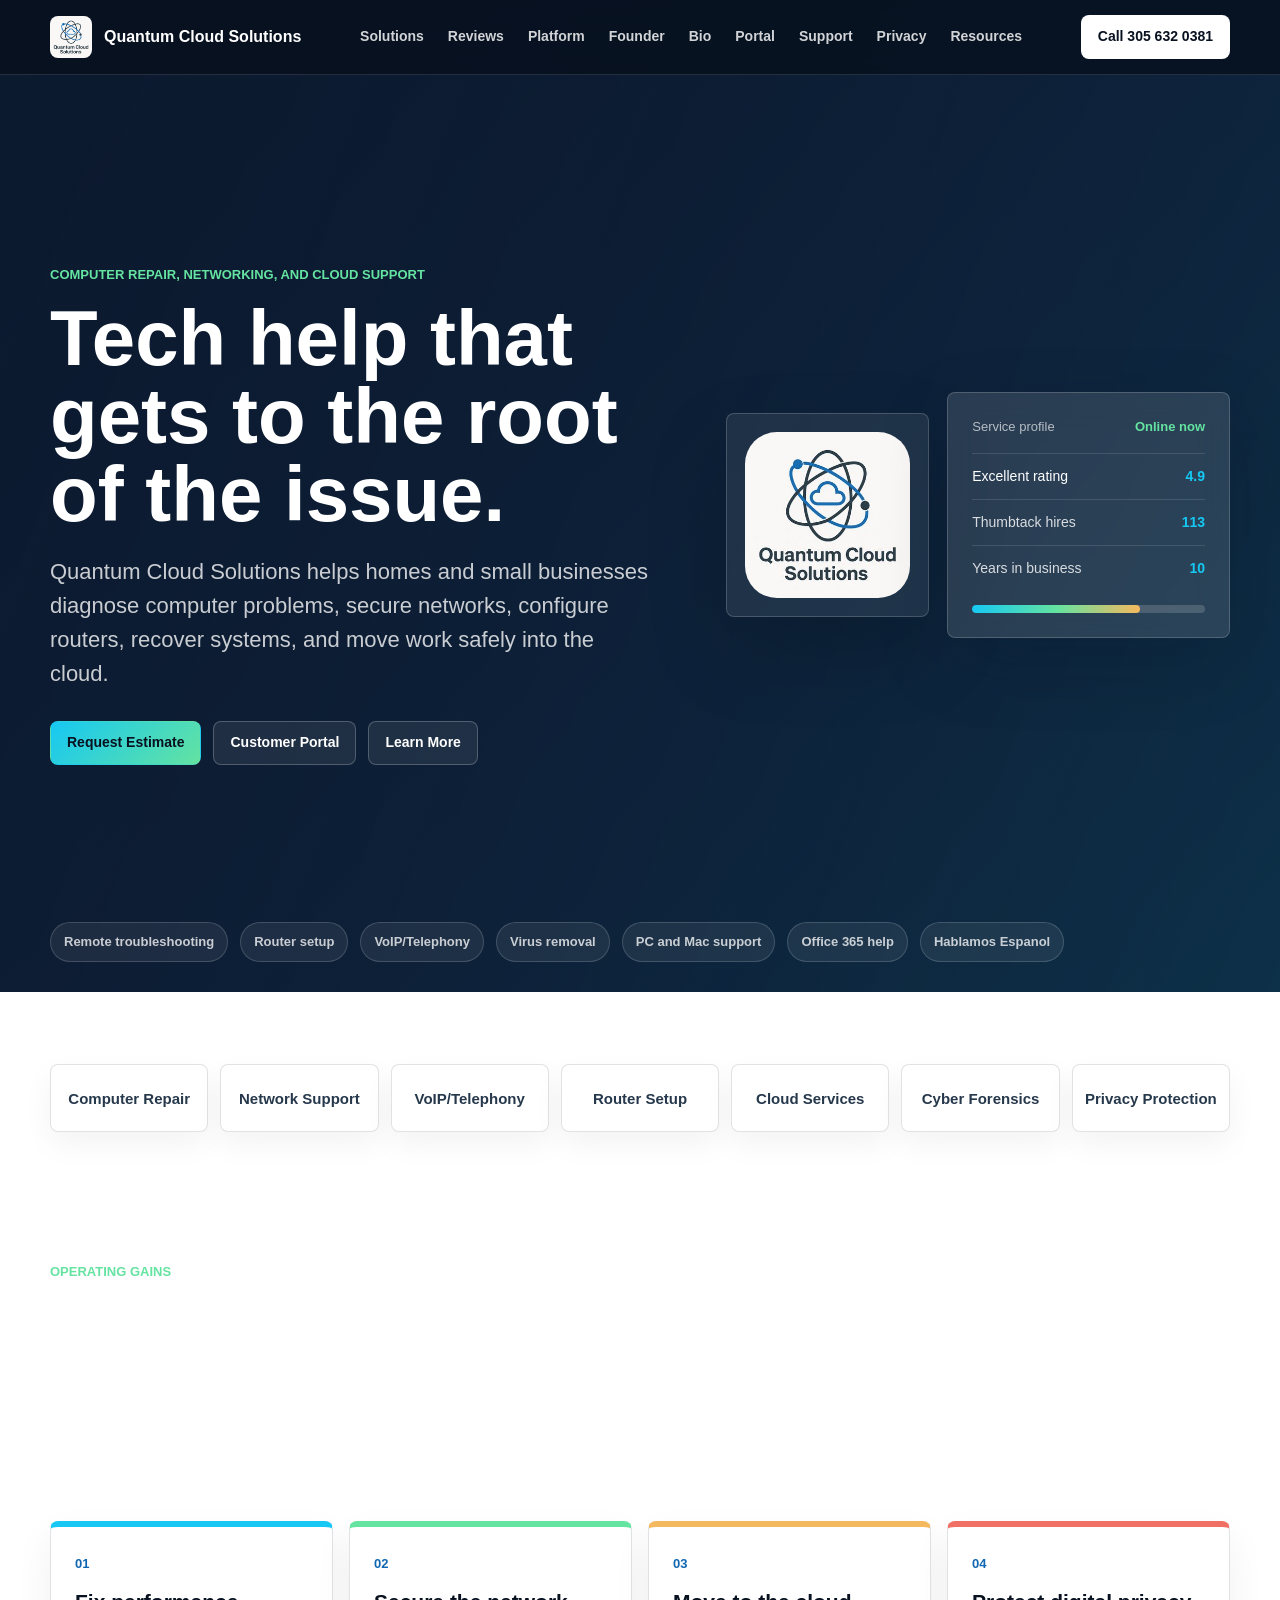
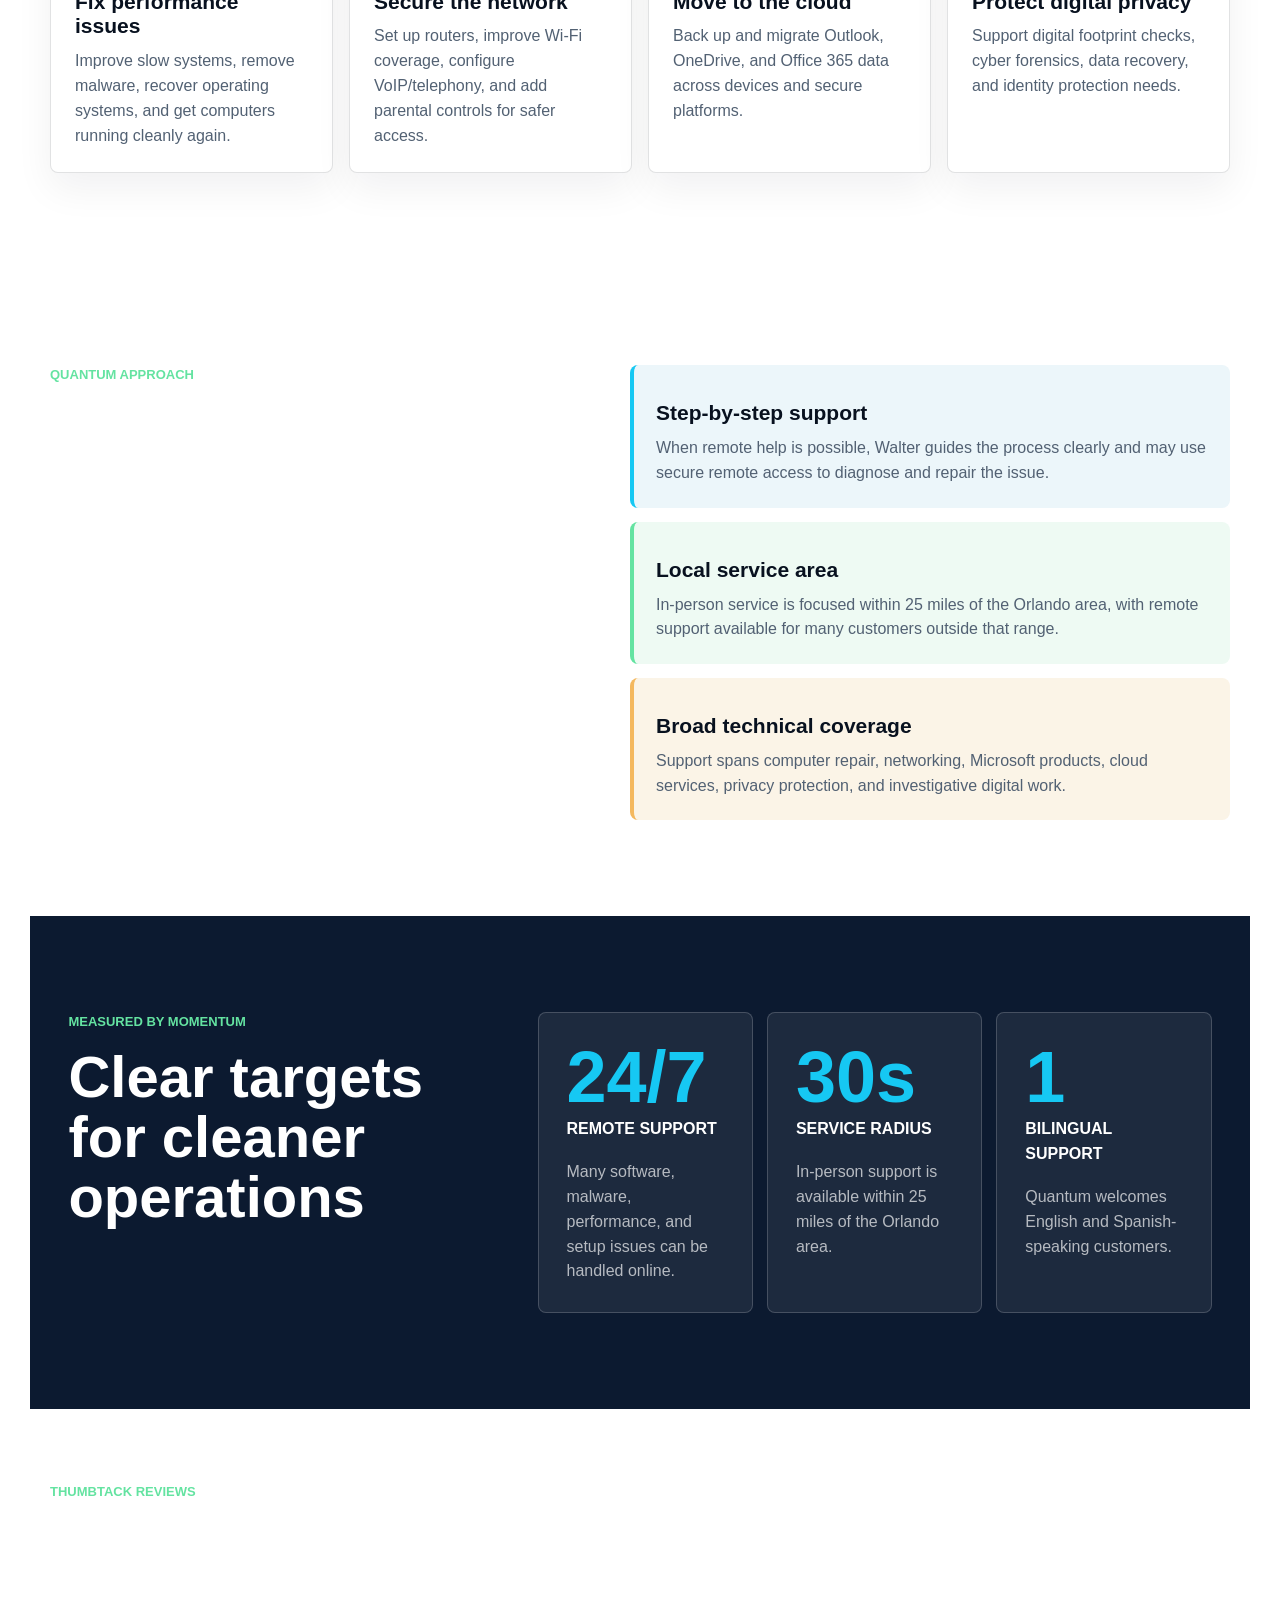
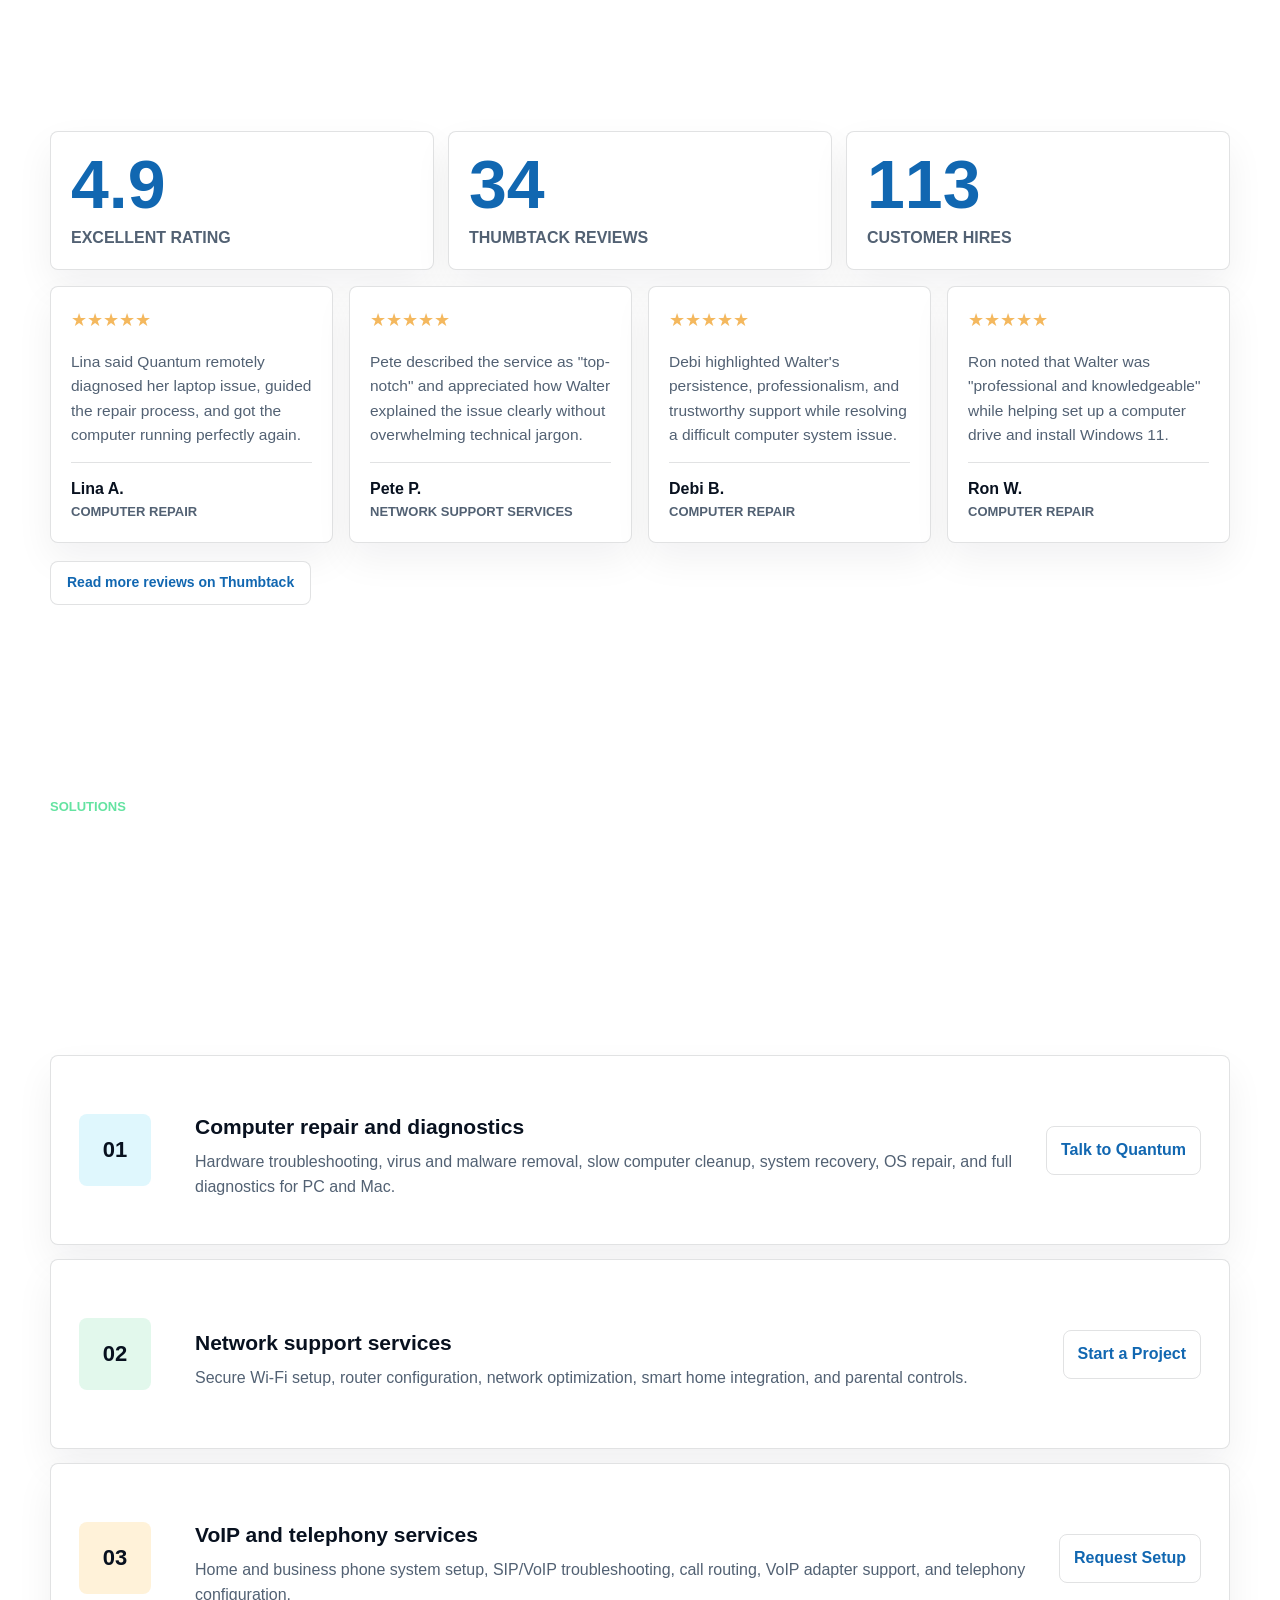
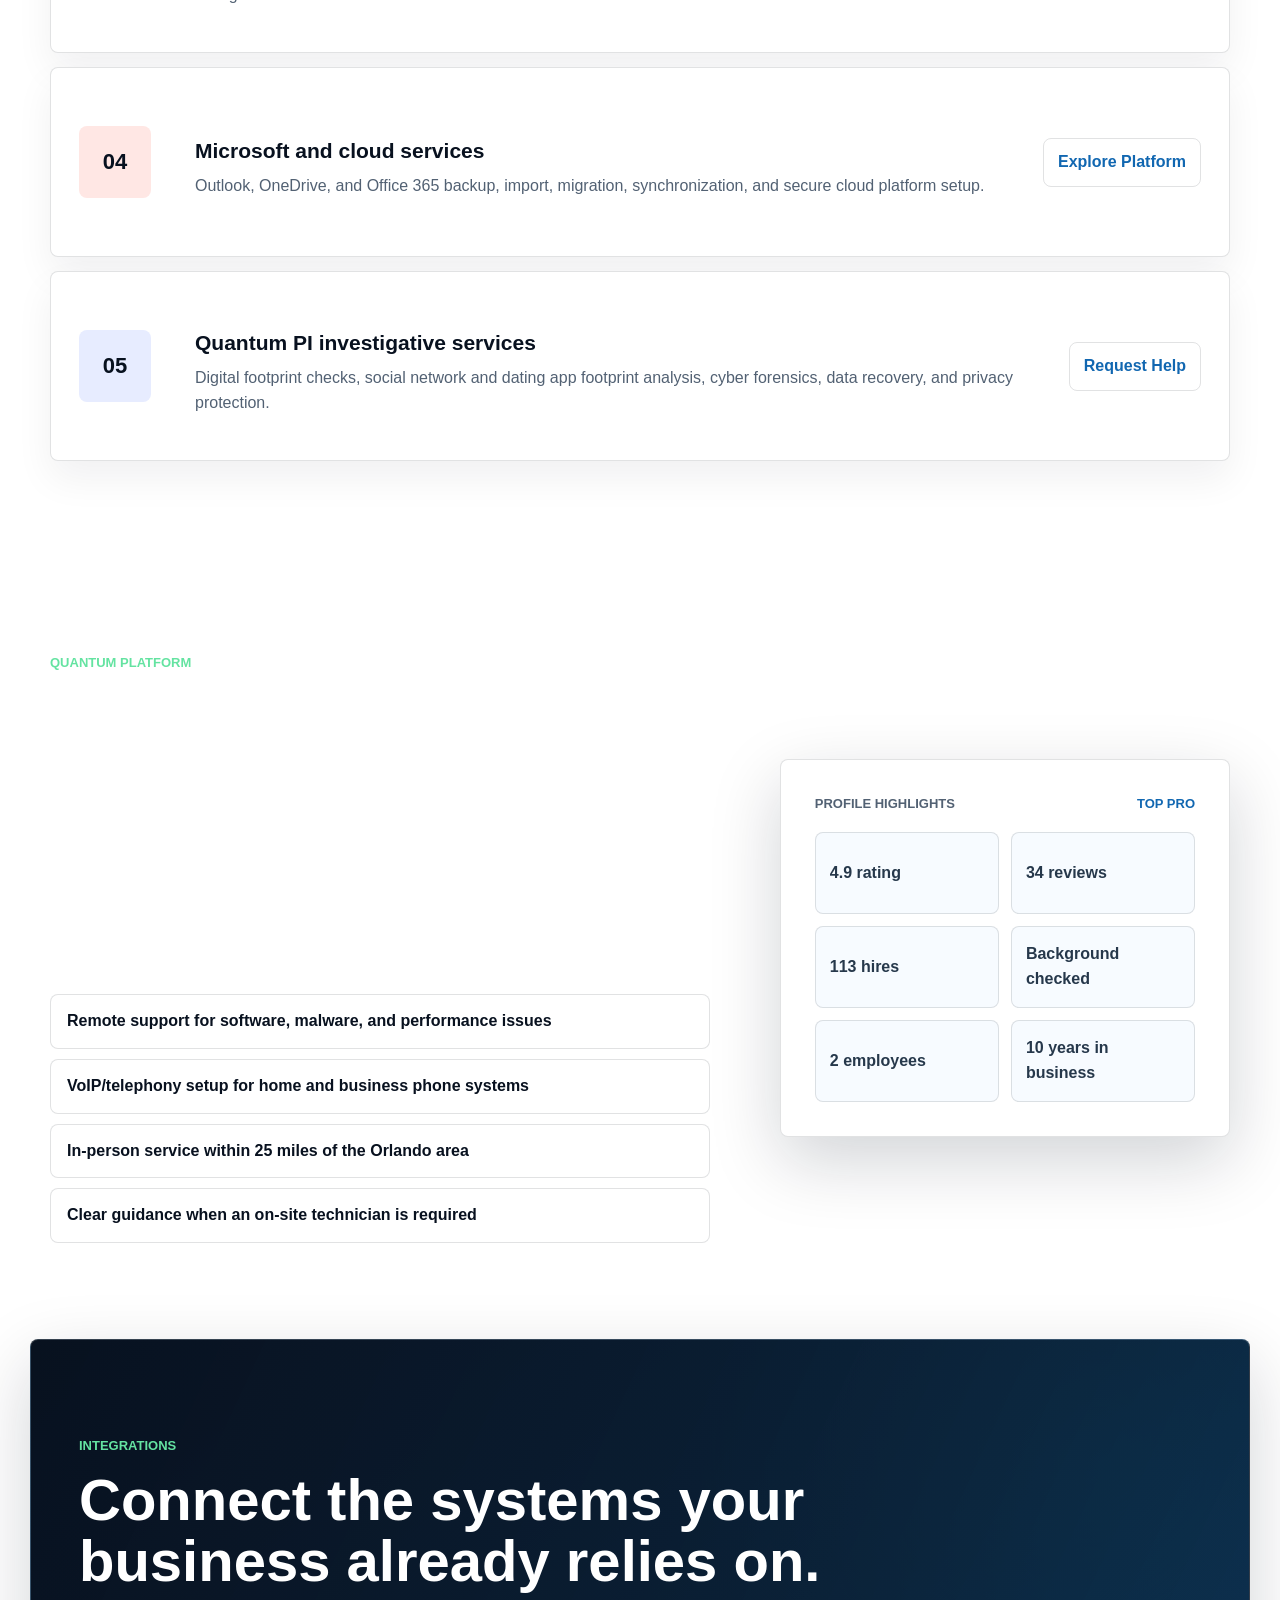
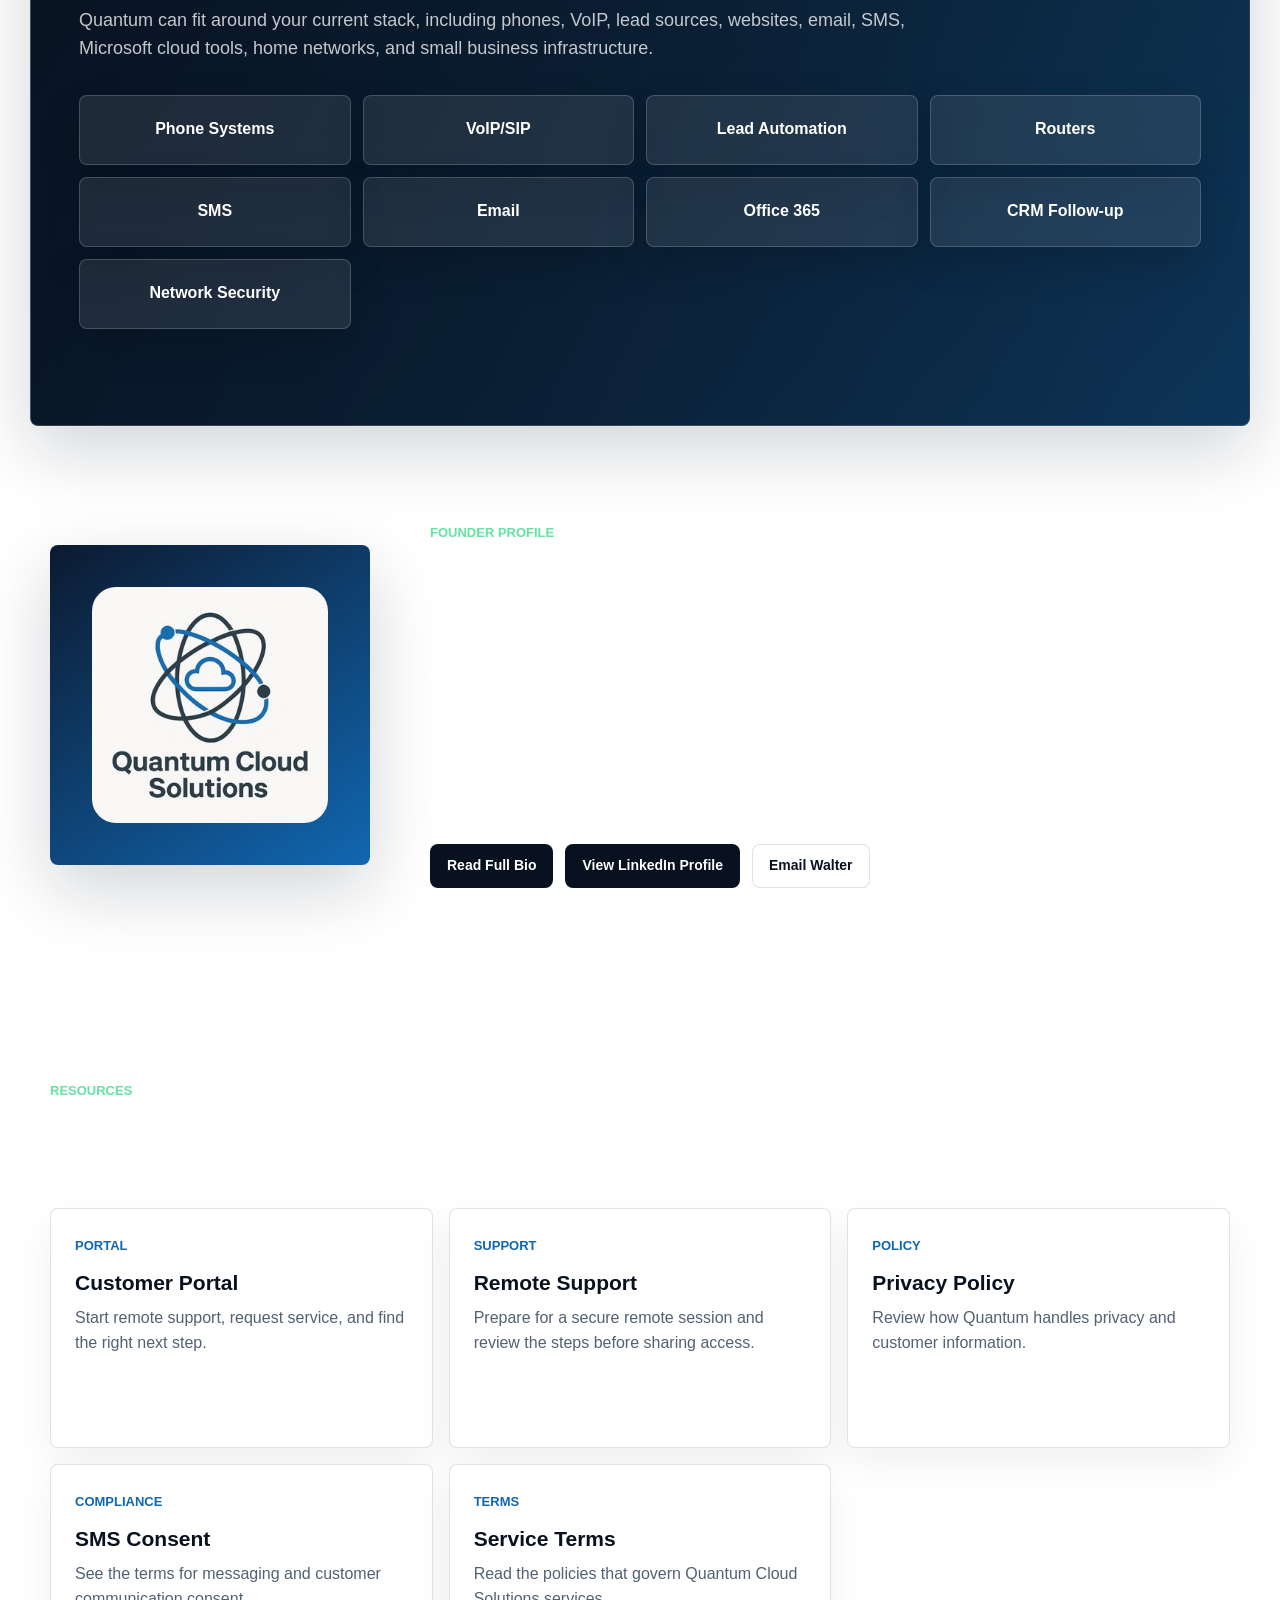
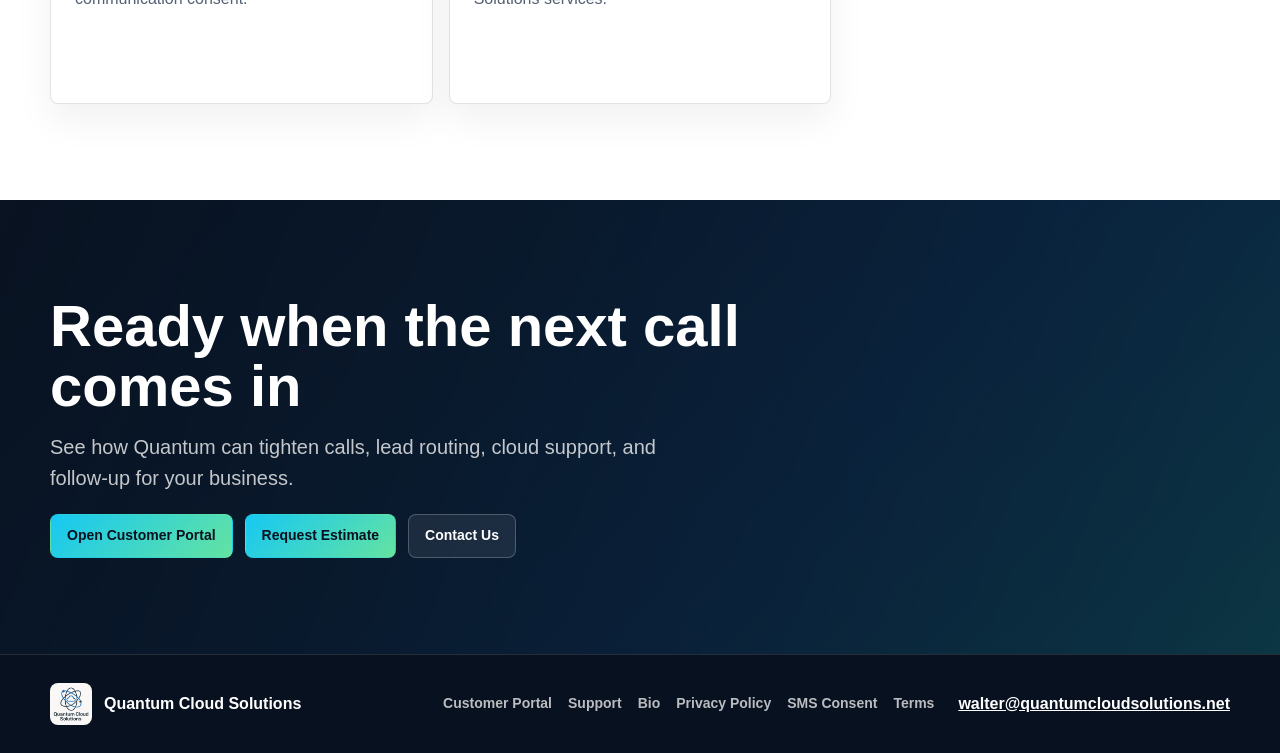
==== index.html @ 69a94c20 "Refine portal background and typography" ====
<!DOCTYPE html>
<html lang="en">
<head>
  <title>Quantum Cloud Solutions | Computer Repair, Networking, and Cloud Support</title>
  <meta charset="UTF-8">
  <meta name="viewport" content="width=device-width, initial-scale=1.0">
  <meta name="description" content="Quantum Cloud Solutions provides computer repair, networking, router setup, cloud support, cybersecurity help, and remote troubleshooting in the Orlando and Saint Cloud area.">
  <link rel="stylesheet" href="styles.css?v=20260527e">
</head>
<body class="home-page">
  <header class="site-header">
    <nav class="nav" aria-label="Main navigation">
      <a class="brand" href="/">
        <img src="QuantumLogo.jpeg" alt="">
        <span>Quantum Cloud Solutions</span>
      </a>
      <div class="nav-links">
        <a href="#solutions">Solutions</a>
        <a href="#reviews">Reviews</a>
        <a href="#platform">Platform</a>
        <a href="#founder">Founder</a>
        <a href="/bio.html">Bio</a>
        <a href="/portal.html">Portal</a>
        <a href="/portal.html#remote-support">Support</a>
        <a href="/privacy-policy/">Privacy</a>
        <a href="#resources">Resources</a>
      </div>
      <a class="nav-cta" href="tel:13056320381">Call 305 632 0381</a>
    </nav>
  </header>

  <main>
    <section class="hero">
      <div class="hero-inner">
        <div class="hero-copy">
          <p class="eyebrow">Computer repair, networking, and cloud support</p>
          <h1>Tech help that gets to the root of the issue.</h1>
          <p class="hero-lede">Quantum Cloud Solutions helps homes and small businesses diagnose computer problems, secure networks, configure routers, recover systems, and move work safely into the cloud.</p>
          <div class="hero-actions">
            <a class="button-link primary" href="tel:13056320381">Request Estimate</a>
            <a class="button-link" href="/portal.html">Customer Portal</a>
            <a class="button-link" href="#solutions">Learn More</a>
          </div>
        </div>
        <div class="hero-visual" aria-label="Quantum service overview">
          <div class="hero-mark">
            <img class="hero-logo" src="QuantumLogo.jpeg" alt="Quantum Cloud Solutions logo">
          </div>
          <div class="signal-panel">
            <div class="signal-head">
              <span>Service profile</span>
              <strong>Online now</strong>
            </div>
            <div class="signal-row active">
              <span>Excellent rating</span>
              <strong>4.9</strong>
            </div>
            <div class="signal-row">
              <span>Thumbtack hires</span>
              <strong>113</strong>
            </div>
            <div class="signal-row">
              <span>Years in business</span>
              <strong>10</strong>
            </div>
            <div class="signal-progress"><span></span></div>
          </div>
        </div>
      </div>
      <div class="ticker" aria-label="Business outcomes">
        <span>Remote troubleshooting</span>
        <span>Router setup</span>
        <span>VoIP/Telephony</span>
        <span>Virus removal</span>
        <span>PC and Mac support</span>
        <span>Office 365 help</span>
        <span>Hablamos Espanol</span>
      </div>
    </section>

    <section class="trust-band" aria-label="Quantum capabilities">
      <p>Services featured on the Quantum Thumbtack profile</p>
      <div class="trust-grid">
        <span>Computer Repair</span>
        <span>Network Support</span>
        <span>VoIP/Telephony</span>
        <span>Router Setup</span>
        <span>Cloud Services</span>
        <span>Cyber Forensics</span>
        <span>Privacy Protection</span>
      </div>
    </section>

    <section class="outcomes" aria-labelledby="outcomes-title">
      <div class="section-kicker">Operating gains</div>
      <div class="section-heading">
        <h2 id="outcomes-title">Where the tech gets easier to manage</h2>
        <p>Get clear diagnostics, practical repair options, secure remote support, and guidance when an issue truly needs hands-on service.</p>
      </div>
      <div class="outcome-grid">
        <article class="outcome-card accent-cyan">
          <span>01</span>
          <h3>Fix performance issues</h3>
          <p>Improve slow systems, remove malware, recover operating systems, and get computers running cleanly again.</p>
        </article>
        <article class="outcome-card accent-lime">
          <span>02</span>
          <h3>Secure the network</h3>
          <p>Set up routers, improve Wi-Fi coverage, configure VoIP/telephony, and add parental controls for safer access.</p>
        </article>
        <article class="outcome-card accent-gold">
          <span>03</span>
          <h3>Move to the cloud</h3>
          <p>Back up and migrate Outlook, OneDrive, and Office 365 data across devices and secure platforms.</p>
        </article>
        <article class="outcome-card accent-coral">
          <span>04</span>
          <h3>Protect digital privacy</h3>
          <p>Support digital footprint checks, cyber forensics, data recovery, and identity protection needs.</p>
        </article>
      </div>
    </section>

    <section class="difference" aria-labelledby="difference-title">
      <div class="difference-copy">
        <div class="section-kicker">Quantum approach</div>
        <h2 id="difference-title">Remote-first help with honest boundaries.</h2>
        <p>Quantum solves many software, performance, malware, and network issues remotely, while clearly identifying the problems that need an on-site technician.</p>
      </div>
      <div class="difference-list">
        <article>
          <h3>Step-by-step support</h3>
          <p>When remote help is possible, Walter guides the process clearly and may use secure remote access to diagnose and repair the issue.</p>
        </article>
        <article>
          <h3>Local service area</h3>
          <p>In-person service is focused within 25 miles of the Orlando area, with remote support available for many customers outside that range.</p>
        </article>
        <article>
          <h3>Broad technical coverage</h3>
          <p>Support spans computer repair, networking, Microsoft products, cloud services, privacy protection, and investigative digital work.</p>
        </article>
      </div>
    </section>

    <section class="proof" aria-labelledby="proof-title">
      <div>
        <div class="section-kicker">Measured by momentum</div>
        <h2 id="proof-title">Clear targets for cleaner operations</h2>
      </div>
      <div class="metric-grid">
        <article>
          <strong>24/7</strong>
          <span>remote support</span>
          <p>Many software, malware, performance, and setup issues can be handled online.</p>
        </article>
        <article>
          <strong>30s</strong>
          <span>service radius</span>
          <p>In-person support is available within 25 miles of the Orlando area.</p>
        </article>
        <article>
          <strong>1</strong>
          <span>bilingual support</span>
          <p>Quantum welcomes English and Spanish-speaking customers.</p>
        </article>
      </div>
    </section>

    <section id="reviews" class="reviews" aria-labelledby="reviews-title">
      <div class="section-heading wide">
        <div class="section-kicker">Thumbtack reviews</div>
        <h2 id="reviews-title">Customers trust Walter to stay with the problem.</h2>
        <p>Quantum is rated Excellent 4.9 on Thumbtack, with customers highlighting professionalism, work quality, responsiveness, and clear remote guidance.</p>
      </div>
      <div class="review-summary">
        <div>
          <strong>4.9</strong>
          <span>Excellent rating</span>
        </div>
        <div>
          <strong>34</strong>
          <span>Thumbtack reviews</span>
        </div>
        <div>
          <strong>113</strong>
          <span>customer hires</span>
        </div>
      </div>
      <div class="review-grid">
        <article class="review-card">
          <div class="review-stars" aria-label="5 star review">★★★★★</div>
          <p>Lina said Quantum remotely diagnosed her laptop issue, guided the repair process, and got the computer running perfectly again.</p>
          <footer>
            <strong>Lina A.</strong>
            <span>Computer Repair</span>
          </footer>
        </article>
        <article class="review-card">
          <div class="review-stars" aria-label="5 star review">★★★★★</div>
          <p>Pete described the service as "top-notch" and appreciated how Walter explained the issue clearly without overwhelming technical jargon.</p>
          <footer>
            <strong>Pete P.</strong>
            <span>Network Support Services</span>
          </footer>
        </article>
        <article class="review-card">
          <div class="review-stars" aria-label="5 star review">★★★★★</div>
          <p>Debi highlighted Walter's persistence, professionalism, and trustworthy support while resolving a difficult computer system issue.</p>
          <footer>
            <strong>Debi B.</strong>
            <span>Computer Repair</span>
          </footer>
        </article>
        <article class="review-card">
          <div class="review-stars" aria-label="5 star review">★★★★★</div>
          <p>Ron noted that Walter was "professional and knowledgeable" while helping set up a computer drive and install Windows 11.</p>
          <footer>
            <strong>Ron W.</strong>
            <span>Computer Repair</span>
          </footer>
        </article>
      </div>
      <a class="review-link" href="https://www.thumbtack.com/fl/saint-cloud/router-setup-install-and-repair/quantum-cloud-solutions/service/558150310078562312" target="_blank" rel="noopener">Read more reviews on Thumbtack</a>
    </section>

    <section id="solutions" class="solutions" aria-labelledby="solutions-title">
      <div class="section-heading wide">
        <div class="section-kicker">Solutions</div>
        <h2 id="solutions-title">Services listed on Quantum's profile.</h2>
        <p>Computer repair, network support, VoIP/telephony, cloud help, and investigative services delivered with remote-first flexibility and in-person support within the local service area.</p>
      </div>
      <div class="solution-stack">
        <article class="solution-item">
          <div class="solution-number">01</div>
          <div>
            <h3>Computer repair and diagnostics</h3>
            <p>Hardware troubleshooting, virus and malware removal, slow computer cleanup, system recovery, OS repair, and full diagnostics for PC and Mac.</p>
          </div>
          <a href="tel:13056320381">Talk to Quantum</a>
        </article>
        <article class="solution-item">
          <div class="solution-number">02</div>
          <div>
            <h3>Network support services</h3>
            <p>Secure Wi-Fi setup, router configuration, network optimization, smart home integration, and parental controls.</p>
          </div>
          <a href="mailto:walter@quantumcloudsolutions.net">Start a Project</a>
        </article>
        <article class="solution-item">
          <div class="solution-number">03</div>
          <div>
            <h3>VoIP and telephony services</h3>
            <p>Home and business phone system setup, SIP/VoIP troubleshooting, call routing, VoIP adapter support, and telephony configuration.</p>
          </div>
          <a href="tel:13056320381">Request Setup</a>
        </article>
        <article class="solution-item">
          <div class="solution-number">04</div>
          <div>
            <h3>Microsoft and cloud services</h3>
            <p>Outlook, OneDrive, and Office 365 backup, import, migration, synchronization, and secure cloud platform setup.</p>
          </div>
          <a href="#platform">Explore Platform</a>
        </article>
        <article class="solution-item">
          <div class="solution-number">05</div>
          <div>
            <h3>Quantum PI investigative services</h3>
            <p>Digital footprint checks, social network and dating app footprint analysis, cyber forensics, data recovery, and privacy protection.</p>
          </div>
          <a href="mailto:walter@quantumcloudsolutions.net">Request Help</a>
        </article>
      </div>
    </section>

    <section id="platform" class="platform" aria-labelledby="platform-title">
      <div class="platform-copy">
        <div class="section-kicker">Quantum platform</div>
        <h2 id="platform-title">A practical support model for real technical problems</h2>
        <p>Built around the way customers actually ask for help, Quantum blends technical troubleshooting, secure remote access, phone and VoIP support, and clear handoffs into one responsive service experience.</p>
        <div class="platform-points">
          <span>Remote support for software, malware, and performance issues</span>
          <span>VoIP/telephony setup for home and business phone systems</span>
          <span>In-person service within 25 miles of the Orlando area</span>
          <span>Clear guidance when an on-site technician is required</span>
        </div>
      </div>
      <div class="service-panel" aria-label="Quantum service details">
        <div class="service-panel-header">
          <span>Profile highlights</span>
          <strong>Top Pro</strong>
        </div>
        <div class="service-panel-grid">
          <span>4.9 rating</span>
          <span>34 reviews</span>
          <span>113 hires</span>
          <span>Background checked</span>
          <span>2 employees</span>
          <span>10 years in business</span>
        </div>
      </div>
    </section>

    <section class="integrations" aria-labelledby="integrations-title">
      <div class="section-heading wide">
        <div class="section-kicker">Integrations</div>
        <h2 id="integrations-title">Connect the systems your business already relies on.</h2>
        <p>Quantum can fit around your current stack, including phones, VoIP, lead sources, websites, email, SMS, Microsoft cloud tools, home networks, and small business infrastructure.</p>
      </div>
      <div class="integration-grid" aria-label="Example integration categories">
        <span>Phone Systems</span>
        <span>VoIP/SIP</span>
        <span>Lead Automation</span>
        <span>Routers</span>
        <span>SMS</span>
        <span>Email</span>
        <span>Office 365</span>
        <span>CRM Follow-up</span>
        <span>Network Security</span>
      </div>
    </section>

    <section id="founder" class="founder" aria-labelledby="founder-title">
      <div class="founder-photo">
        <img src="QuantumLogo.jpeg" alt="Quantum Cloud Solutions mark">
      </div>
      <div class="founder-copy">
        <div class="section-kicker">Founder profile</div>
        <h2 id="founder-title">Built by Walter Rodriguez</h2>
        <p>Walter Rodriguez leads Quantum Cloud Solutions with more than 20 years of hands-on experience across technology and cybersecurity. His work focuses on diagnosing, securing, and optimizing systems for homes and small businesses.</p>
        <p>Quantum reflects that operator mindset: honest diagnostics, methodical troubleshooting, secure remote support, and practical guidance when hardware or on-site repair is the better path.</p>
        <div class="founder-actions">
          <a class="button-link dark" href="/bio.html">Read Full Bio</a>
          <a class="button-link dark" href="https://www.linkedin.com/in/wrodriguez56/" target="_blank" rel="noopener">View LinkedIn Profile</a>
          <a class="button-link light" href="mailto:walter@quantumcloudsolutions.net">Email Walter</a>
        </div>
      </div>
    </section>

    <section id="resources" class="resources" aria-labelledby="resources-title">
      <div class="section-heading">
        <div class="section-kicker">Resources</div>
        <h2 id="resources-title">Helpful next steps</h2>
      </div>
      <div class="resource-grid">
        <a class="resource-card" href="/portal.html">
          <span>Portal</span>
          <h3>Customer Portal</h3>
          <p>Start remote support, request service, and find the right next step.</p>
        </a>
        <a class="resource-card" href="/portal.html#remote-support">
          <span>Support</span>
          <h3>Remote Support</h3>
          <p>Prepare for a secure remote session and review the steps before sharing access.</p>
        </a>
        <a class="resource-card" href="/privacy-policy/">
          <span>Policy</span>
          <h3>Privacy Policy</h3>
          <p>Review how Quantum handles privacy and customer information.</p>
        </a>
        <a class="resource-card" href="/privacy-policy/sms-consent.html">
          <span>Compliance</span>
          <h3>SMS Consent</h3>
          <p>See the terms for messaging and customer communication consent.</p>
        </a>
        <a class="resource-card" href="/privacy-policy/terms.html">
          <span>Terms</span>
          <h3>Service Terms</h3>
          <p>Read the policies that govern Quantum Cloud Solutions services.</p>
        </a>
      </div>
    </section>

    <section class="cta" aria-labelledby="cta-title">
      <div class="cta-inner">
        <h2 id="cta-title">Ready when the next call comes in</h2>
        <p>See how Quantum can tighten calls, lead routing, cloud support, and follow-up for your business.</p>
        <div class="hero-actions">
          <a class="button-link primary" href="/portal.html">Open Customer Portal</a>
          <a class="button-link primary" href="tel:13056320381">Request Estimate</a>
          <a class="button-link" href="mailto:walter@quantumcloudsolutions.net">Contact Us</a>
        </div>
      </div>
    </section>
  </main>

  <footer class="site-footer">
    <div class="footer-inner">
      <a class="footer-brand" href="/">
        <img src="QuantumLogo.jpeg" alt="">
        <span>Quantum Cloud Solutions</span>
      </a>
      <div class="footer-links">
        <a href="/portal.html">Customer Portal</a>
        <a href="/portal.html#remote-support">Support</a>
        <a href="/bio.html">Bio</a>
        <a href="/privacy-policy/">Privacy Policy</a>
        <a href="/privacy-policy/sms-consent.html">SMS Consent</a>
        <a href="/privacy-policy/terms.html">Terms</a>
      </div>
      <a href="mailto:walter@quantumcloudsolutions.net">walter@quantumcloudsolutions.net</a>
    </div>
  </footer>
</body>
</html>
---- styles.css ----
:root {
  --ink: #08111f;
  --navy: #0c1a30;
  --blue: #1167b1;
  --cyan: #16c8f3;
  --lime: #64e3a1;
  --gold: #f4b85e;
  --coral: #f07065;
  --paper: #f6fafc;
  --white: #ffffff;
  --muted: #526173;
  --line: rgba(8, 17, 31, 0.12);
  --line-light: rgba(255, 255, 255, 0.18);
  --shadow: 0 24px 70px rgba(8, 17, 31, 0.18);
  --header-height: 74px;
}

* {
  box-sizing: border-box;
}

html {
  scroll-behavior: smooth;
  scroll-padding-top: calc(var(--header-height) + 22px);
  overflow-x: hidden;
}

body {
  width: 100%;
  overflow-x: hidden;
  margin: 0;
  padding-top: var(--header-height);
  font-family: Inter, Arial, Helvetica, sans-serif;
  color: var(--ink);
  background: var(--paper);
  line-height: 1.55;
}

.home-page {
  background:
    linear-gradient(110deg, rgba(12, 26, 48, 0.96), rgba(12, 26, 48, 0.78)),
    radial-gradient(circle at 86% 12%, rgba(22, 200, 243, 0.24), transparent 34%),
    radial-gradient(circle at 8% 42%, rgba(100, 227, 161, 0.12), transparent 30%),
    linear-gradient(135deg, #07111f 0%, #123f61 52%, #0f6c88 100%);
  background-attachment: fixed;
}

.portal-page {
  background:
    linear-gradient(180deg, rgba(255, 255, 255, 0.86), rgba(240, 248, 252, 0.94) 42%, rgba(246, 250, 252, 1)),
    radial-gradient(circle at 84% 8%, rgba(22, 200, 243, 0.18), transparent 34%),
    radial-gradient(circle at 12% 22%, rgba(100, 227, 161, 0.12), transparent 28%),
    #f6fafc;
}

a {
  color: inherit;
}

img {
  max-width: 100%;
}

h1,
h2,
h3,
p {
  margin-top: 0;
}

.site-header {
  position: fixed;
  top: 0;
  left: 0;
  right: 0;
  z-index: 10;
  border-bottom: 1px solid rgba(255, 255, 255, 0.12);
  background: rgba(8, 17, 31, 0.86);
  backdrop-filter: blur(16px);
}

.nav {
  width: min(1180px, calc(100% - 32px));
  min-height: 74px;
  margin: 0 auto;
  display: grid;
  grid-template-columns: auto 1fr auto;
  align-items: center;
  gap: 22px;
}

.brand,
.footer-brand {
  min-width: 0;
  display: inline-flex;
  align-items: center;
  gap: 12px;
  color: var(--white);
  text-decoration: none;
  font-weight: 800;
}

.brand img,
.footer-brand img {
  flex: 0 0 auto;
  width: 42px;
  height: 42px;
  border-radius: 8px;
}

.brand span,
.footer-brand span {
  overflow-wrap: anywhere;
}

.nav-links {
  min-width: 0;
  display: flex;
  align-items: center;
  justify-content: center;
  gap: 24px;
  color: rgba(255, 255, 255, 0.82);
  font-size: 14px;
  font-weight: 700;
}

.nav-links a,
.footer-links a {
  text-decoration: none;
}

.nav-links a:hover,
.footer-links a:hover {
  color: var(--cyan);
}

.nav-cta,
.button-link {
  white-space: nowrap;
  min-height: 42px;
  display: inline-flex;
  align-items: center;
  justify-content: center;
  border: 1px solid rgba(255, 255, 255, 0.22);
  border-radius: 8px;
  padding: 10px 16px;
  color: var(--white);
  text-decoration: none;
  font-size: 14px;
  font-weight: 800;
  background: rgba(255, 255, 255, 0.08);
}

.nav-cta {
  color: var(--ink);
  border-color: transparent;
  background: var(--white);
}

.button-link.primary {
  color: var(--ink);
  border-color: transparent;
  background: linear-gradient(135deg, var(--cyan), var(--lime));
}

.button-link.dark {
  color: var(--white);
  border-color: transparent;
  background: var(--ink);
}

.button-link.light {
  color: var(--ink);
  border-color: var(--line);
  background: var(--white);
}

.hero {
  overflow: hidden;
  color: var(--white);
  background:
    linear-gradient(110deg, rgba(12, 26, 48, 0.96), rgba(12, 26, 48, 0.72)),
    linear-gradient(135deg, #07111f 0%, #123f61 52%, #0f6c88 100%);
}

.hero-inner {
  width: min(1180px, calc(100% - 32px));
  min-height: calc(100vh - var(--header-height));
  margin: 0 auto;
  padding: clamp(54px, 8vw, 94px) 0 38px;
  display: grid;
  grid-template-columns: minmax(0, 0.95fr) minmax(340px, 0.8fr);
  gap: clamp(32px, 6vw, 78px);
  align-items: center;
}

.hero-copy {
  max-width: 720px;
}

.eyebrow,
.section-kicker {
  margin-bottom: 14px;
  color: var(--lime);
  font-size: 13px;
  font-weight: 900;
  letter-spacing: 0;
  text-transform: uppercase;
}

h1 {
  max-width: 720px;
  margin-bottom: 22px;
  color: var(--white);
  font-size: clamp(46px, 7vw, 78px);
  line-height: 1;
  letter-spacing: 0;
}

.hero-lede {
  max-width: 650px;
  margin-bottom: 30px;
  color: rgba(255, 255, 255, 0.78);
  font-size: clamp(18px, 2vw, 22px);
}

.hero-actions {
  display: flex;
  flex-wrap: wrap;
  gap: 12px;
}

.hero-visual {
  min-height: 520px;
  display: grid;
  grid-template-columns: minmax(180px, 0.72fr) minmax(250px, 1fr);
  gap: 18px;
  align-items: center;
}

.hero-mark {
  max-width: 330px;
  justify-self: center;
  border: 1px solid var(--line-light);
  border-radius: 8px;
  padding: 18px;
  background: rgba(255, 255, 255, 0.08);
  box-shadow: 0 34px 80px rgba(0, 0, 0, 0.18);
}

.hero-logo {
  display: block;
  width: 100%;
  border-radius: 32px;
}

.signal-panel {
  max-width: 360px;
  justify-self: center;
  width: 100%;
  border: 1px solid var(--line-light);
  border-radius: 8px;
  padding: clamp(18px, 3vw, 24px);
  background: rgba(255, 255, 255, 0.12);
  backdrop-filter: blur(16px);
  box-shadow: var(--shadow);
}

.signal-head,
.signal-row {
  display: flex;
  align-items: center;
  justify-content: space-between;
  gap: 18px;
}

.signal-head {
  margin-bottom: 16px;
  color: rgba(255, 255, 255, 0.66);
  font-size: 13px;
}

.signal-head strong {
  color: var(--lime);
}

.signal-row {
  min-height: 46px;
  border-top: 1px solid rgba(255, 255, 255, 0.12);
  color: rgba(255, 255, 255, 0.82);
  font-size: 14px;
}

.signal-row.active {
  color: var(--white);
}

.signal-row strong {
  color: var(--cyan);
}

.signal-progress {
  height: 8px;
  margin-top: 14px;
  overflow: hidden;
  border-radius: 999px;
  background: rgba(255, 255, 255, 0.16);
}

.signal-progress span {
  display: block;
  width: 72%;
  height: 100%;
  border-radius: inherit;
  background: linear-gradient(90deg, var(--cyan), var(--lime), var(--gold));
}

.ticker {
  width: min(1180px, calc(100% - 32px));
  margin: 0 auto;
  padding: 22px 0 30px;
  display: flex;
  gap: 12px;
  flex-wrap: wrap;
}

.ticker span {
  border: 1px solid rgba(255, 255, 255, 0.16);
  border-radius: 999px;
  padding: 9px 13px;
  color: rgba(255, 255, 255, 0.76);
  background: rgba(255, 255, 255, 0.07);
  font-size: 13px;
  font-weight: 800;
}

.trust-band,
.outcomes,
.difference,
.proof,
.solutions,
.reviews,
.platform,
.integrations,
.founder,
.resources,
.cta-inner {
  width: min(1180px, calc(100% - 32px));
  margin: 0 auto;
}

.trust-band {
  padding: 34px 0;
}

.trust-band p {
  margin-bottom: 18px;
  color: var(--muted);
  font-size: 13px;
  font-weight: 900;
  text-transform: uppercase;
}

.trust-grid,
.integration-grid {
  display: grid;
  grid-template-columns: repeat(6, minmax(0, 1fr));
  gap: 12px;
}

.trust-grid {
  grid-template-columns: repeat(7, minmax(0, 1fr));
}

.trust-grid span,
.integration-grid span {
  min-height: 70px;
  display: grid;
  place-items: center;
  border: 1px solid var(--line);
  border-radius: 8px;
  padding: 12px;
  color: #26384b;
  background: var(--white);
  box-shadow: 0 12px 30px rgba(8, 17, 31, 0.05);
  text-align: center;
  font-weight: 850;
}

.trust-grid span {
  min-height: 68px;
  padding: 10px;
  font-size: 15px;
}

.outcomes,
.difference,
.proof,
.solutions,
.reviews,
.platform,
.integrations,
.founder,
.resources {
  padding: clamp(58px, 8vw, 96px) 0;
}

.section-heading {
  max-width: 740px;
  margin-bottom: 32px;
}

.section-heading.wide {
  max-width: 900px;
}

h2 {
  margin-bottom: 16px;
  color: var(--ink);
  font-size: clamp(34px, 5vw, 58px);
  line-height: 1.04;
  letter-spacing: 0;
}

.home-page h2 {
  color: var(--white);
}

.section-heading p,
.difference-copy p,
.platform-copy p {
  color: var(--muted);
  font-size: 18px;
}

.home-page .trust-band p,
.home-page .section-heading p,
.home-page .difference-copy p,
.home-page .platform-copy p,
.home-page .founder-copy p {
  color: rgba(255, 255, 255, 0.76);
}

.outcome-grid {
  display: grid;
  grid-template-columns: repeat(4, minmax(0, 1fr));
  gap: 16px;
}

.outcome-card,
.resource-card {
  min-height: 240px;
  border: 1px solid var(--line);
  border-radius: 8px;
  padding: 24px;
  background: var(--white);
  box-shadow: 0 16px 38px rgba(8, 17, 31, 0.06);
}

.outcome-card {
  border-top-width: 6px;
}

.accent-cyan {
  border-top-color: var(--cyan);
}

.accent-lime {
  border-top-color: var(--lime);
}

.accent-gold {
  border-top-color: var(--gold);
}

.accent-coral {
  border-top-color: var(--coral);
}

.outcome-card span,
.resource-card span {
  color: var(--blue);
  font-size: 13px;
  font-weight: 900;
  text-transform: uppercase;
}

h3 {
  margin: 14px 0 10px;
  color: var(--ink);
  font-size: 21px;
  line-height: 1.18;
}

.outcome-card p,
.difference-list p,
.metric-grid p,
.solution-item p,
.resource-card p {
  margin-bottom: 0;
  color: var(--muted);
}

.difference {
  display: grid;
  grid-template-columns: minmax(0, 0.85fr) minmax(340px, 1fr);
  gap: clamp(30px, 6vw, 70px);
  align-items: start;
}

.difference-list {
  display: grid;
  gap: 14px;
}

.difference-list article {
  border-left: 4px solid var(--cyan);
  border-radius: 8px;
  padding: 22px;
  background: #ecf6fa;
}

.difference-list article:nth-child(2) {
  border-left-color: var(--lime);
  background: #eefaf3;
}

.difference-list article:nth-child(3) {
  border-left-color: var(--gold);
  background: #fbf4e7;
}

.proof {
  width: min(1220px, calc(100% - 24px));
  display: grid;
  grid-template-columns: minmax(340px, 0.62fr) minmax(0, 1fr);
  gap: clamp(28px, 4vw, 56px);
  align-items: start;
  padding-left: clamp(24px, 3vw, 40px);
  padding-right: clamp(24px, 3vw, 40px);
  color: var(--white);
  background: var(--navy);
}

.proof h2 {
  color: var(--white);
}

.metric-grid {
  display: grid;
  grid-template-columns: repeat(3, minmax(0, 1fr));
  gap: 14px;
}

.metric-grid article {
  min-height: 240px;
  border: 1px solid var(--line-light);
  border-radius: 8px;
  padding: clamp(20px, 2.4vw, 28px);
  background: rgba(255, 255, 255, 0.07);
}

.metric-grid strong {
  display: block;
  margin-bottom: 4px;
  color: var(--cyan);
  font-size: clamp(44px, 6vw, 72px);
  line-height: 1;
}

.metric-grid span {
  color: var(--white);
  font-weight: 900;
  text-transform: uppercase;
}

.metric-grid p {
  margin-top: 18px;
  color: rgba(255, 255, 255, 0.68);
}

.solutions {
  background: transparent;
}

.reviews {
  border-top: 1px solid var(--line);
  scroll-margin-top: 96px;
  padding-top: clamp(46px, 6vw, 72px);
}

.home-page .reviews,
.home-page .founder,
.home-page .resources {
  border-top-color: rgba(255, 255, 255, 0.18);
}

.reviews .section-heading {
  margin-bottom: 22px;
}

.review-summary {
  display: grid;
  grid-template-columns: repeat(3, minmax(0, 1fr));
  gap: 14px;
  margin-bottom: 16px;
}

.review-summary div {
  border: 1px solid var(--line);
  border-radius: 8px;
  padding: 18px 20px;
  background: var(--white);
  box-shadow: 0 16px 38px rgba(8, 17, 31, 0.06);
}

.review-summary strong {
  display: block;
  color: var(--blue);
  font-size: clamp(42px, 6vw, 68px);
  line-height: 1;
}

.review-summary span {
  display: block;
  margin-top: 8px;
  color: var(--muted);
  font-weight: 900;
  text-transform: uppercase;
}

.review-grid {
  display: grid;
  grid-template-columns: repeat(4, minmax(0, 1fr));
  gap: 16px;
}

.review-card {
  min-height: 238px;
  display: flex;
  flex-direction: column;
  border: 1px solid var(--line);
  border-radius: 8px;
  padding: 20px;
  background: var(--white);
  box-shadow: 0 16px 38px rgba(8, 17, 31, 0.06);
}

.review-stars {
  margin-bottom: 16px;
  color: var(--gold);
  font-size: 18px;
  letter-spacing: 0;
}

.review-card p {
  color: var(--muted);
  font-size: 15.5px;
}

.review-card footer {
  margin-top: auto;
  padding-top: 14px;
  border-top: 1px solid var(--line);
}

.review-card strong,
.review-card span {
  display: block;
}

.review-card span {
  color: var(--muted);
  font-size: 13px;
  font-weight: 900;
  text-transform: uppercase;
}

.review-link {
  min-height: 42px;
  display: inline-flex;
  align-items: center;
  justify-content: center;
  margin-top: 18px;
  border: 1px solid var(--line);
  border-radius: 8px;
  padding: 10px 16px;
  color: var(--blue);
  background: var(--white);
  text-decoration: none;
  font-size: 14px;
  font-weight: 900;
}

.solution-stack {
  display: grid;
  gap: 14px;
}

.solution-item {
  min-height: 190px;
  display: grid;
  grid-template-columns: 92px 1fr auto;
  gap: 24px;
  align-items: center;
  border: 1px solid var(--line);
  border-radius: 8px;
  padding: 28px;
  background: var(--white);
  box-shadow: 0 18px 38px rgba(8, 17, 31, 0.06);
}

.solution-number {
  width: 72px;
  height: 72px;
  display: grid;
  place-items: center;
  border-radius: 8px;
  color: var(--ink);
  background: #dff7fd;
  font-size: 22px;
  font-weight: 900;
}

.solution-item:nth-child(2) .solution-number {
  background: #e2f8ec;
}

.solution-item:nth-child(3) .solution-number {
  background: #fff2d9;
}

.solution-item:nth-child(4) .solution-number {
  background: #ffe7e4;
}

.solution-item:nth-child(5) .solution-number {
  background: #e7ecff;
}

.solution-item a {
  justify-self: end;
  border: 1px solid var(--line);
  border-radius: 8px;
  padding: 11px 14px;
  color: var(--blue);
  text-decoration: none;
  font-weight: 900;
}

.platform {
  display: grid;
  grid-template-columns: minmax(0, 0.85fr) minmax(300px, 0.58fr);
  gap: clamp(30px, 6vw, 70px);
  align-items: center;
}

.platform-points {
  display: grid;
  gap: 10px;
  margin-top: 26px;
}

.platform-points span {
  border: 1px solid var(--line);
  border-radius: 8px;
  padding: 14px 16px;
  background: var(--white);
  font-weight: 900;
}

.service-panel {
  border: 1px solid var(--line);
  border-radius: 8px;
  padding: clamp(22px, 4vw, 34px);
  background: var(--white);
  box-shadow: var(--shadow);
}

.service-panel-header {
  display: flex;
  justify-content: space-between;
  gap: 16px;
  margin-bottom: 18px;
  color: var(--muted);
  font-size: 13px;
  font-weight: 900;
  text-transform: uppercase;
}

.service-panel-header strong {
  color: var(--blue);
}

.service-panel-grid {
  display: grid;
  grid-template-columns: repeat(2, minmax(0, 1fr));
  gap: 12px;
}

.service-panel-grid span {
  min-height: 82px;
  display: flex;
  align-items: center;
  border: 1px solid var(--line);
  border-radius: 8px;
  padding: 14px;
  color: #26384b;
  background: #f7fbff;
  font-weight: 900;
}

.integrations {
  width: min(1220px, calc(100% - 24px));
  border: 1px solid var(--line-light);
  border-radius: 8px;
  padding-left: clamp(24px, 4vw, 48px);
  padding-right: clamp(24px, 4vw, 48px);
  color: var(--white);
  background:
    linear-gradient(115deg, rgba(8, 17, 31, 0.96), rgba(12, 42, 70, 0.82)),
    radial-gradient(circle at 88% 18%, rgba(22, 200, 243, 0.24), transparent 34%),
    linear-gradient(135deg, #08111f 0%, #0d314d 58%, #1167b1 100%);
  box-shadow: var(--shadow);
}

.integrations .section-heading p {
  color: rgba(255, 255, 255, 0.76);
}

.integrations h2 {
  color: var(--white);
}

.integration-grid {
  grid-template-columns: repeat(4, minmax(0, 1fr));
}

.integrations .integration-grid span {
  border-color: rgba(255, 255, 255, 0.18);
  color: var(--white);
  background: rgba(255, 255, 255, 0.09);
  box-shadow: 0 16px 40px rgba(0, 0, 0, 0.16);
}

.founder {
  display: grid;
  grid-template-columns: minmax(220px, 0.4fr) minmax(0, 1fr);
  gap: clamp(26px, 5vw, 60px);
  align-items: center;
  border-top: 1px solid var(--line);
}

.founder-photo {
  border-radius: 8px;
  padding: clamp(22px, 4vw, 42px);
  background: linear-gradient(145deg, #0c1a30, #1167b1);
  box-shadow: var(--shadow);
}

.founder-photo img {
  display: block;
  width: min(260px, 100%);
  margin: 0 auto;
  border-radius: 24px;
}

.founder-copy {
  max-width: 760px;
}

.founder-copy p {
  color: var(--muted);
  font-size: 18px;
}

.founder-actions {
  display: flex;
  flex-wrap: wrap;
  gap: 12px;
  margin-top: 26px;
}

.resources {
  border-top: 1px solid var(--line);
}

.resource-grid {
  display: grid;
  grid-template-columns: repeat(3, minmax(0, 1fr));
  gap: 16px;
}

.resource-card {
  color: inherit;
  text-decoration: none;
}

.resource-card:hover {
  border-color: rgba(17, 103, 177, 0.32);
  transform: translateY(-2px);
}

.cta {
  color: var(--white);
  background:
    linear-gradient(110deg, rgba(8, 17, 31, 0.94), rgba(8, 17, 31, 0.74)),
    linear-gradient(135deg, #0d2f4e 0%, #1167b1 62%, #17a0a9 100%);
}

.cta-inner {
  padding: clamp(58px, 8vw, 96px) 0;
}

.cta h2 {
  max-width: 760px;
  color: var(--white);
}

.cta p {
  max-width: 620px;
  color: rgba(255, 255, 255, 0.76);
  font-size: 20px;
}

.site-footer {
  border-top: 1px solid rgba(255, 255, 255, 0.12);
  color: rgba(255, 255, 255, 0.72);
  background: var(--ink);
}

.footer-inner {
  width: min(1180px, calc(100% - 32px));
  margin: 0 auto;
  padding: 28px 0;
  display: grid;
  grid-template-columns: 1fr auto auto;
  align-items: center;
  gap: 24px;
}

.footer-links {
  display: flex;
  flex-wrap: wrap;
  gap: 16px;
  color: rgba(255, 255, 255, 0.72);
  font-size: 14px;
  font-weight: 800;
}

.footer-inner > a:last-child {
  color: var(--white);
  font-weight: 800;
}

.doc-hero {
  width: min(920px, calc(100% - 32px));
  margin: 0 auto;
  padding: 58px 0 24px;
}

.doc-hero h1 {
  color: var(--ink);
  font-size: clamp(38px, 8vw, 64px);
}

.doc-shell {
  width: min(920px, calc(100% - 32px));
  margin: 0 auto 56px;
  border-radius: 8px;
  border: 1px solid rgba(7, 19, 31, 0.08);
  padding: clamp(24px, 5vw, 48px);
  color: var(--ink);
  background: rgba(255, 255, 255, 0.96);
  box-shadow: var(--shadow);
}

.doc-meta {
  margin-bottom: 34px;
  color: var(--muted);
}

.doc-shell h2 {
  margin: 32px 0 10px;
  color: var(--blue);
  font-size: 24px;
}

.doc-shell p,
.doc-shell li {
  color: #26384b;
}

.doc-shell ul {
  padding-left: 22px;
}

.bio-hero,
.bio-intro,
.bio-focus,
.bio-timeline,
.bio-credentials,
.bio-skills,
.bio-cta,
.portal-hero,
.portal-actions,
.remote-support,
.portal-safety {
  width: min(1180px, calc(100% - 32px));
  margin: 0 auto;
}

.bio-hero {
  min-height: 560px;
  display: grid;
  grid-template-columns: minmax(0, 0.95fr) minmax(300px, 0.6fr);
  gap: clamp(30px, 6vw, 70px);
  align-items: center;
  padding: clamp(58px, 8vw, 96px) 0;
}

.portal-hero {
  min-height: 560px;
  display: grid;
  grid-template-columns: minmax(0, 1fr) minmax(300px, 0.55fr);
  gap: clamp(30px, 6vw, 70px);
  align-items: center;
  padding: clamp(58px, 8vw, 96px) 0;
}

.portal-copy h1 {
  color: var(--ink);
  font-size: clamp(42px, 6.5vw, 74px);
  font-weight: 850;
  line-height: 1.04;
}

.portal-copy p {
  max-width: 720px;
  color: var(--muted);
  font-size: clamp(17px, 1.65vw, 20px);
  line-height: 1.65;
}

.portal-status {
  border: 1px solid var(--line);
  border-radius: 8px;
  padding: clamp(24px, 4vw, 36px);
  background: rgba(255, 255, 255, 0.88);
  box-shadow: 0 22px 58px rgba(8, 17, 31, 0.12);
  backdrop-filter: blur(10px);
}

.portal-status span {
  color: var(--blue);
  font-size: 13px;
  font-weight: 900;
  text-transform: uppercase;
}

.portal-status strong {
  display: block;
  margin: 12px 0;
  color: var(--ink);
  font-size: clamp(28px, 3.4vw, 40px);
  line-height: 1.05;
}

.portal-status p {
  margin-bottom: 0;
  color: var(--muted);
}

.bio-hero h1 {
  color: var(--ink);
  font-size: clamp(52px, 9vw, 96px);
}

.bio-hero-copy p {
  max-width: 720px;
  color: var(--muted);
  font-size: clamp(19px, 2vw, 24px);
}

.bio-hero .button-link {
  color: var(--ink);
  border-color: var(--line);
  background: var(--white);
}

.bio-hero .button-link.primary {
  border-color: transparent;
  background: linear-gradient(135deg, var(--cyan), var(--lime));
}

.bio-stat-panel {
  display: grid;
  gap: 14px;
}

.bio-stat-panel article {
  border: 1px solid var(--line);
  border-radius: 8px;
  padding: 24px;
  background: var(--white);
  box-shadow: 0 16px 38px rgba(8, 17, 31, 0.06);
}

.bio-stat-panel strong {
  display: block;
  color: var(--blue);
  font-size: clamp(44px, 6vw, 70px);
  line-height: 1;
}

.bio-stat-panel span {
  display: block;
  margin-top: 10px;
  color: var(--muted);
  font-weight: 900;
}

.bio-intro,
.bio-timeline,
.bio-skills {
  border-top: 1px solid var(--line);
}

.bio-intro,
.bio-focus,
.bio-timeline,
.bio-credentials,
.bio-skills,
.bio-cta,
.portal-actions,
.remote-support,
.portal-safety {
  padding: clamp(58px, 8vw, 96px) 0;
}

.portal-actions,
.portal-safety {
  border-top: 1px solid var(--line);
}

.portal-card-grid {
  display: grid;
  grid-template-columns: repeat(3, minmax(0, 1fr));
  gap: 16px;
}

.portal-card {
  min-height: 270px;
  display: flex;
  flex-direction: column;
  border: 1px solid var(--line);
  border-radius: 8px;
  padding: 24px;
  background: rgba(255, 255, 255, 0.9);
  box-shadow: 0 16px 38px rgba(8, 17, 31, 0.08);
}

.portal-card > span {
  color: var(--blue);
  font-size: 13px;
  font-weight: 900;
  text-transform: uppercase;
}

.portal-card p {
  color: var(--muted);
}

.portal-card a {
  min-height: 42px;
  display: inline-flex;
  align-items: center;
  justify-content: center;
  margin-top: auto;
  border: 1px solid var(--line);
  border-radius: 8px;
  padding: 10px 14px;
  color: var(--blue);
  text-decoration: none;
  font-size: 14px;
  font-weight: 900;
}

.remote-support {
  display: grid;
  grid-template-columns: minmax(0, 0.7fr) minmax(300px, 0.55fr);
  gap: clamp(26px, 5vw, 60px);
  align-items: start;
}

.remote-copy p,
.remote-download p {
  color: var(--muted);
  font-size: 18px;
}

.remote-steps {
  display: grid;
  gap: 12px;
}

.remote-steps article,
.remote-download {
  border: 1px solid var(--line);
  border-radius: 8px;
  padding: 20px;
  background: rgba(255, 255, 255, 0.9);
  box-shadow: 0 16px 38px rgba(8, 17, 31, 0.08);
}

.remote-steps span {
  color: var(--blue);
  font-size: 13px;
  font-weight: 900;
  text-transform: uppercase;
}

.remote-steps p {
  margin: 8px 0 0;
  color: var(--muted);
}

.remote-download {
  grid-column: 1 / -1;
}

.download-actions,
.remote-call-actions {
  display: flex;
  flex-wrap: wrap;
  gap: 12px;
}

.download-actions {
  margin-top: 22px;
}

.remote-call-actions {
  margin-top: 12px;
}

.bio-intro {
  display: grid;
  grid-template-columns: minmax(280px, 0.75fr) minmax(0, 1fr);
  gap: clamp(28px, 6vw, 70px);
}

.bio-copy p {
  color: var(--muted);
  font-size: 18px;
}

.bio-copy p:last-child {
  margin-bottom: 0;
}

.bio-card-grid,
.credential-grid {
  display: grid;
  grid-template-columns: repeat(4, minmax(0, 1fr));
  gap: 16px;
}

.bio-card-grid article,
.credential-grid article,
.timeline-list article {
  border: 1px solid var(--line);
  border-radius: 8px;
  padding: 24px;
  background: var(--white);
  box-shadow: 0 16px 38px rgba(8, 17, 31, 0.06);
}

.bio-card-grid article {
  min-height: 250px;
}

.bio-card-grid p,
.timeline-list p,
.credential-grid li {
  color: var(--muted);
}

.timeline-list {
  display: grid;
  gap: 14px;
}

.timeline-list article {
  display: grid;
  grid-template-columns: 170px minmax(0, 1fr);
  column-gap: 28px;
  align-items: start;
}

.timeline-list span {
  grid-row: span 2;
  color: var(--blue);
  font-size: 13px;
  font-weight: 900;
  text-transform: uppercase;
}

.timeline-list h3 {
  margin-top: 0;
}

.credential-grid {
  grid-template-columns: repeat(3, minmax(0, 1fr));
}

.credential-grid ul {
  margin: 0;
  padding-left: 20px;
}

.logo-cloud {
  display: grid;
  grid-template-columns: repeat(6, minmax(0, 1fr));
  gap: 14px;
}

.logo-tile,
.capability-badge {
  border: 1px solid var(--line);
  border-radius: 8px;
  color: #26384b;
  background: var(--white);
  box-shadow: 0 10px 24px rgba(8, 17, 31, 0.05);
}

.logo-tile {
  min-height: 138px;
  display: grid;
  align-content: center;
  justify-items: center;
  gap: 8px;
  padding: 18px 12px;
  text-align: center;
}

.logo-tile img {
  width: 42px;
  height: 42px;
  object-fit: contain;
}

.logo-tile span,
.capability-badge {
  font-size: 14px;
  font-weight: 900;
}

.logo-tile small {
  color: var(--muted);
  font-size: 12px;
  font-weight: 800;
}

.capability-badge {
  min-height: 64px;
  display: flex;
  align-items: center;
  justify-content: center;
  padding: 12px 14px;
  text-align: center;
}

.bio-cta {
  width: min(1220px, calc(100% - 24px));
  display: grid;
  grid-template-columns: minmax(0, 1fr) minmax(260px, auto);
  gap: 28px;
  align-items: center;
  padding-left: clamp(24px, 3vw, 40px);
  padding-right: clamp(24px, 3vw, 40px);
  color: var(--white);
  background:
    linear-gradient(110deg, rgba(8, 17, 31, 0.94), rgba(8, 17, 31, 0.74)),
    linear-gradient(135deg, #0d2f4e 0%, #1167b1 62%, #17a0a9 100%);
}

.bio-cta h2 {
  color: var(--white);
}

.bio-cta p {
  max-width: 820px;
  margin-bottom: 0;
  color: rgba(255, 255, 255, 0.76);
  font-size: 19px;
}

.bio-cta .hero-actions {
  justify-content: flex-end;
}

@media (max-width: 1180px) {
  :root {
    --header-height: 178px;
  }

  .nav {
    grid-template-columns: 1fr auto;
    padding: 14px 0;
  }

  .nav-links {
    grid-column: 1 / -1;
    justify-content: flex-start;
    flex-wrap: wrap;
    gap: 12px 18px;
  }

  .nav-links a,
  .footer-links a {
    min-width: 40px;
    min-height: 40px;
    display: inline-flex;
    align-items: center;
    justify-content: center;
  }
}

@media (max-width: 980px) {

  .hero-inner,
  .difference,
  .proof,
  .platform,
  .founder,
  .bio-hero,
  .bio-intro,
  .bio-cta,
  .portal-hero,
  .remote-support {
    grid-template-columns: 1fr;
  }

  .hero-inner {
    min-height: auto;
  }

  .hero-visual {
    min-height: auto;
    grid-template-columns: 1fr;
  }

  .trust-grid,
  .outcome-grid {
    grid-template-columns: repeat(2, minmax(0, 1fr));
  }

  .metric-grid,
  .resource-grid,
  .review-summary,
  .review-grid,
  .bio-card-grid,
  .credential-grid,
  .logo-cloud,
  .portal-card-grid {
    grid-template-columns: 1fr;
  }

  .timeline-list article {
    grid-template-columns: 1fr;
  }

  .timeline-list span {
    grid-row: auto;
  }

  .bio-cta .hero-actions {
    justify-self: start;
  }

  .solution-item {
    grid-template-columns: 72px 1fr;
  }

  .solution-item a {
    grid-column: 2;
    justify-self: start;
  }

  .footer-inner {
    grid-template-columns: 1fr;
  }
}

@media (max-width: 640px) {
  :root {
    --header-height: 252px;
  }

  .nav {
    grid-template-columns: 1fr;
  }

  .footer-links {
    gap: 8px 16px;
  }

  .footer-inner > a:last-child {
    min-height: 40px;
    display: inline-flex;
    align-items: center;
    overflow-wrap: anywhere;
  }

  .nav-cta,
  .button-link {
    width: 100%;
  }

  .hero-actions {
    flex-direction: column;
  }

  .hero-visual {
    min-height: auto;
  }

  .hero-mark {
    max-width: 280px;
  }

  .hero-logo {
    border-radius: 24px;
  }

  .trust-grid,
  .outcome-grid,
  .integration-grid {
    grid-template-columns: 1fr;
  }

  .solution-item {
    grid-template-columns: 1fr;
    gap: 16px;
    padding: 22px;
  }

  .solution-item a {
    grid-column: auto;
  }

  h1 {
    font-size: clamp(44px, 16vw, 68px);
  }

  .bio-hero h1 {
    font-size: clamp(46px, 16vw, 70px);
  }

  .service-panel-grid {
    grid-template-columns: 1fr;
  }

  .logo-cloud {
    grid-template-columns: repeat(2, minmax(0, 1fr));
  }
}
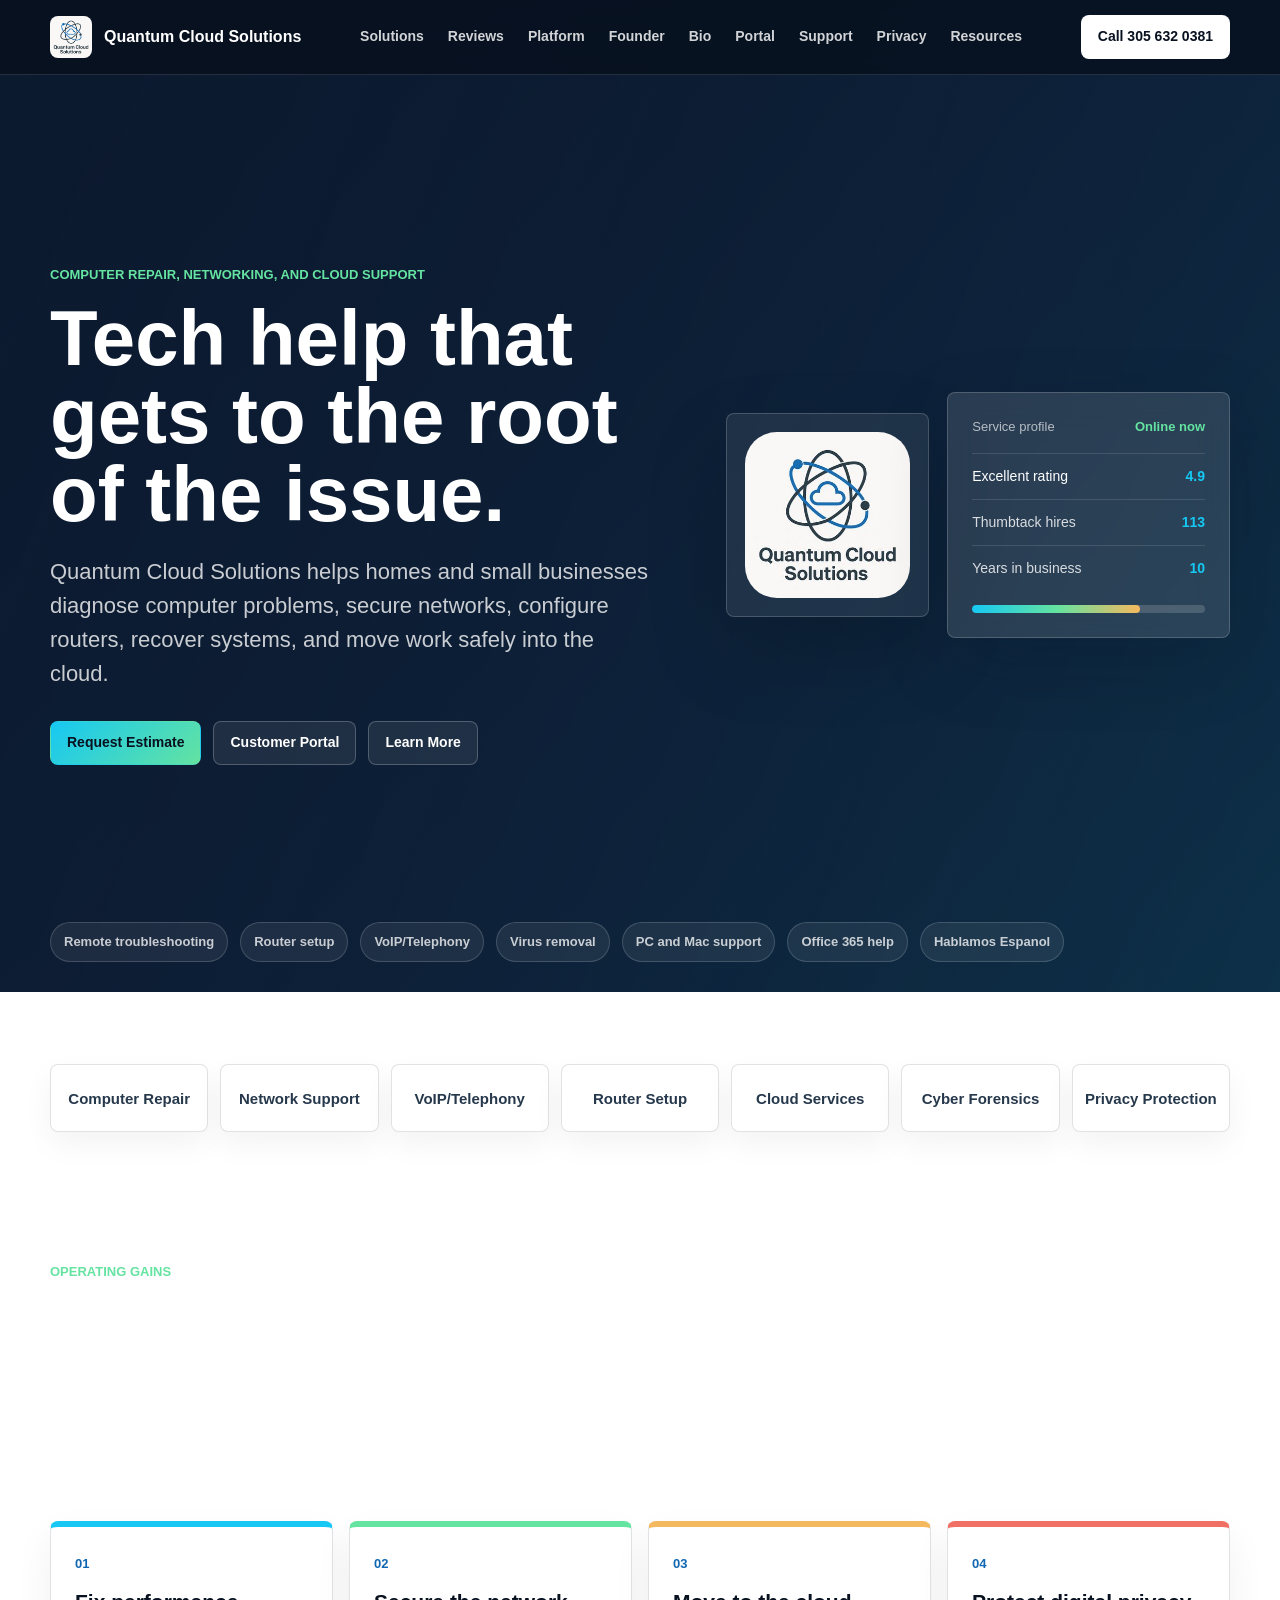
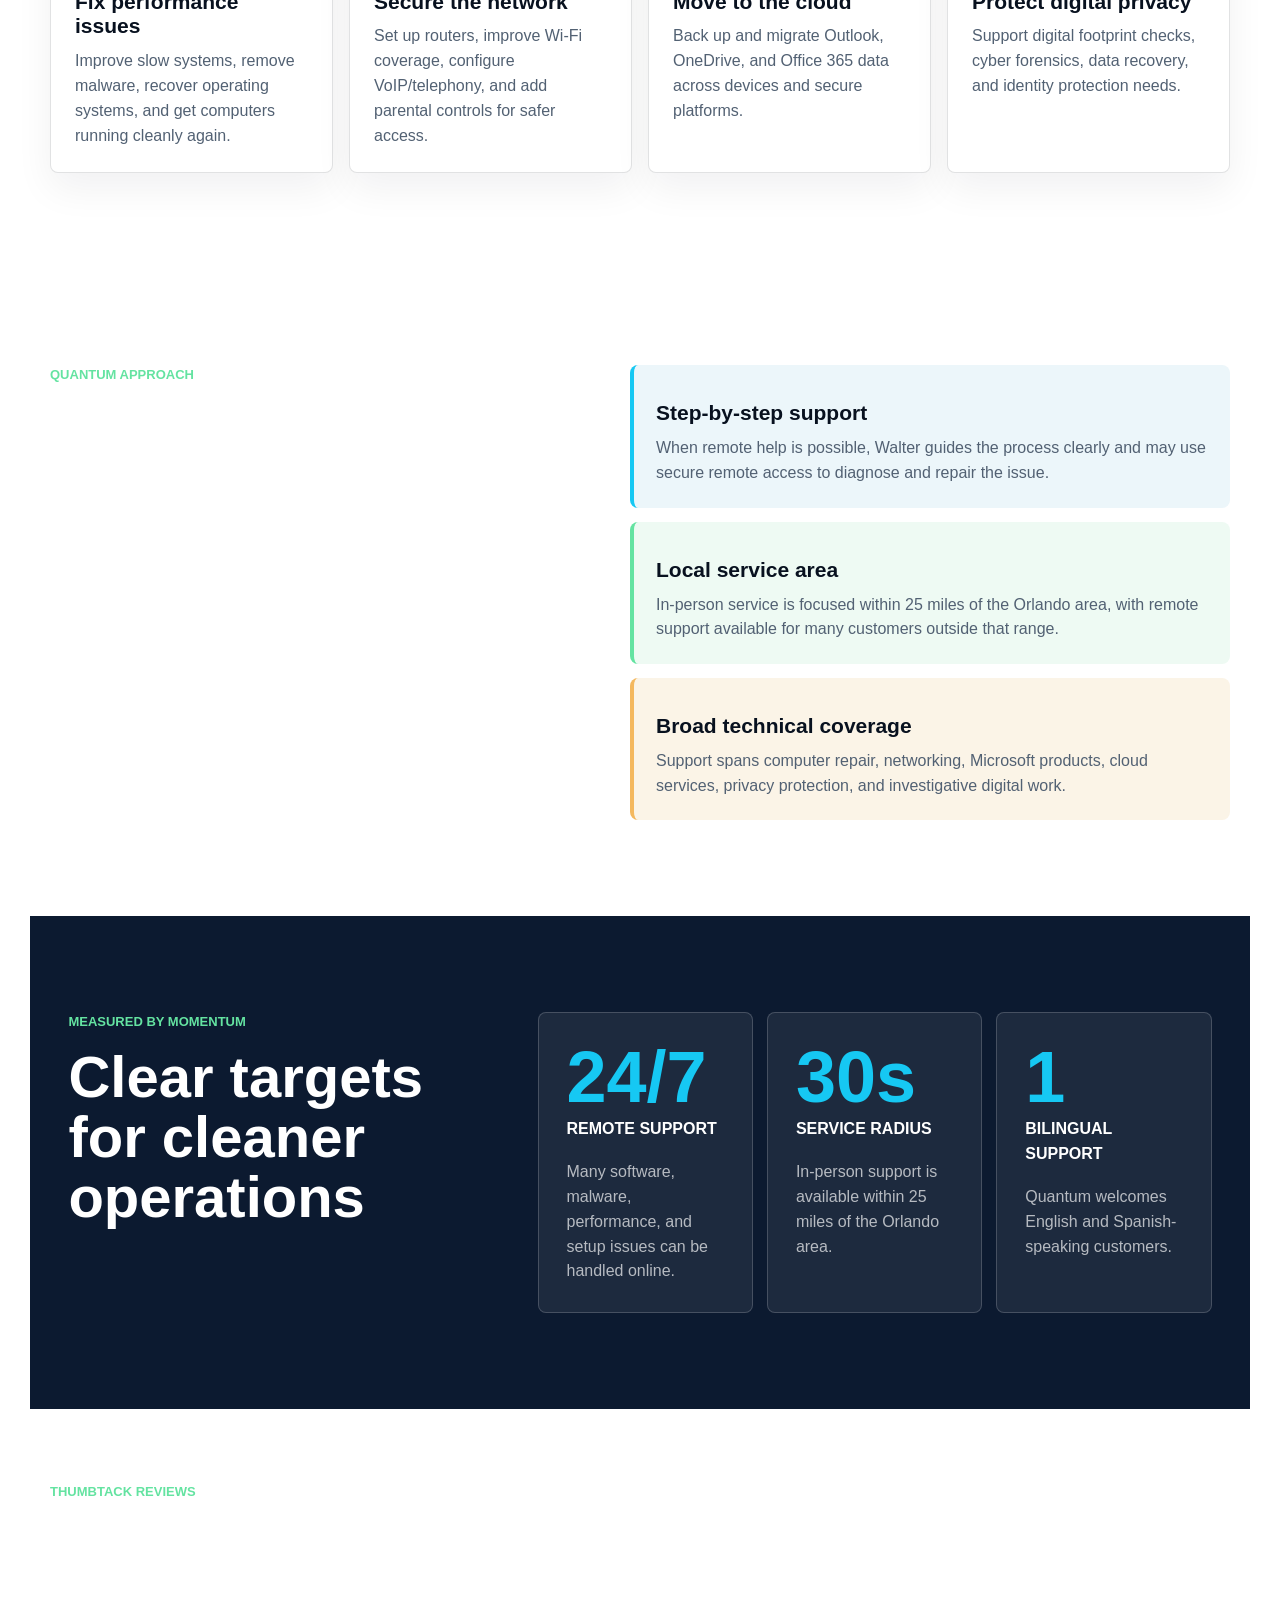
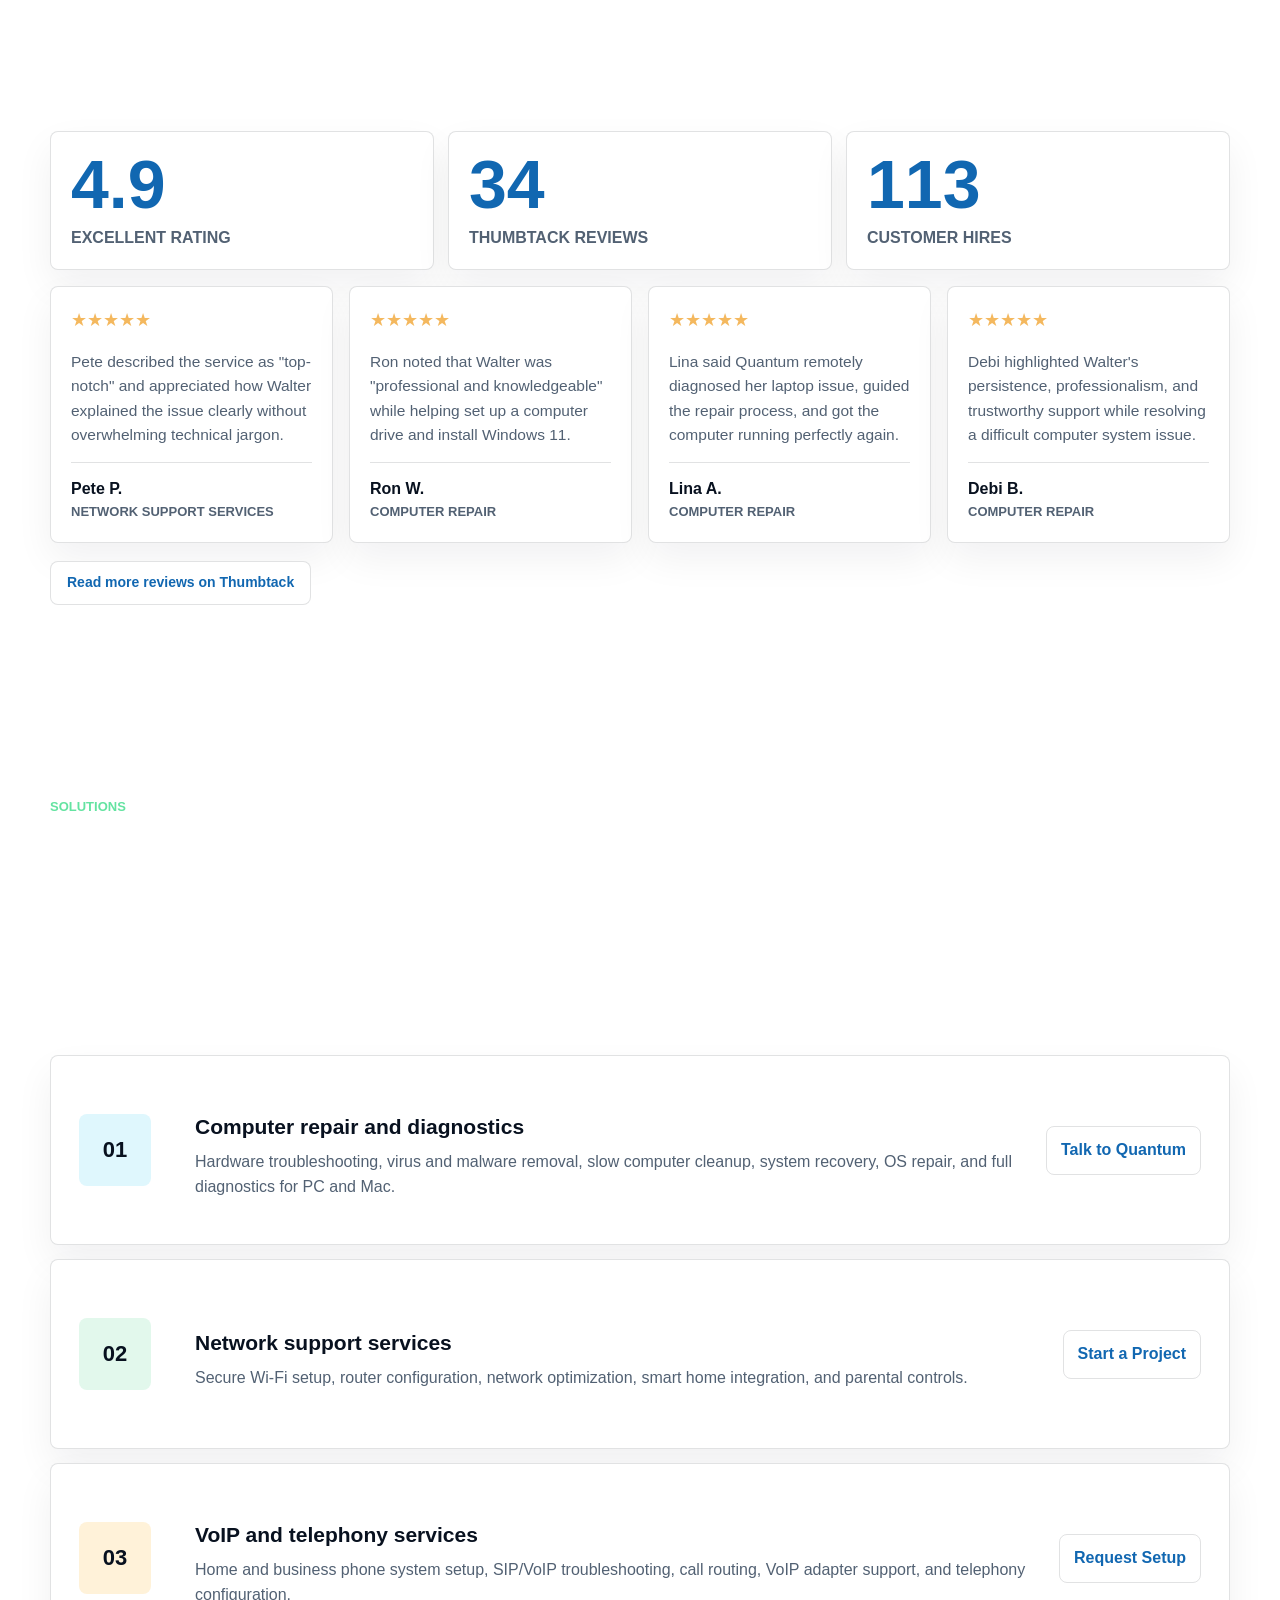
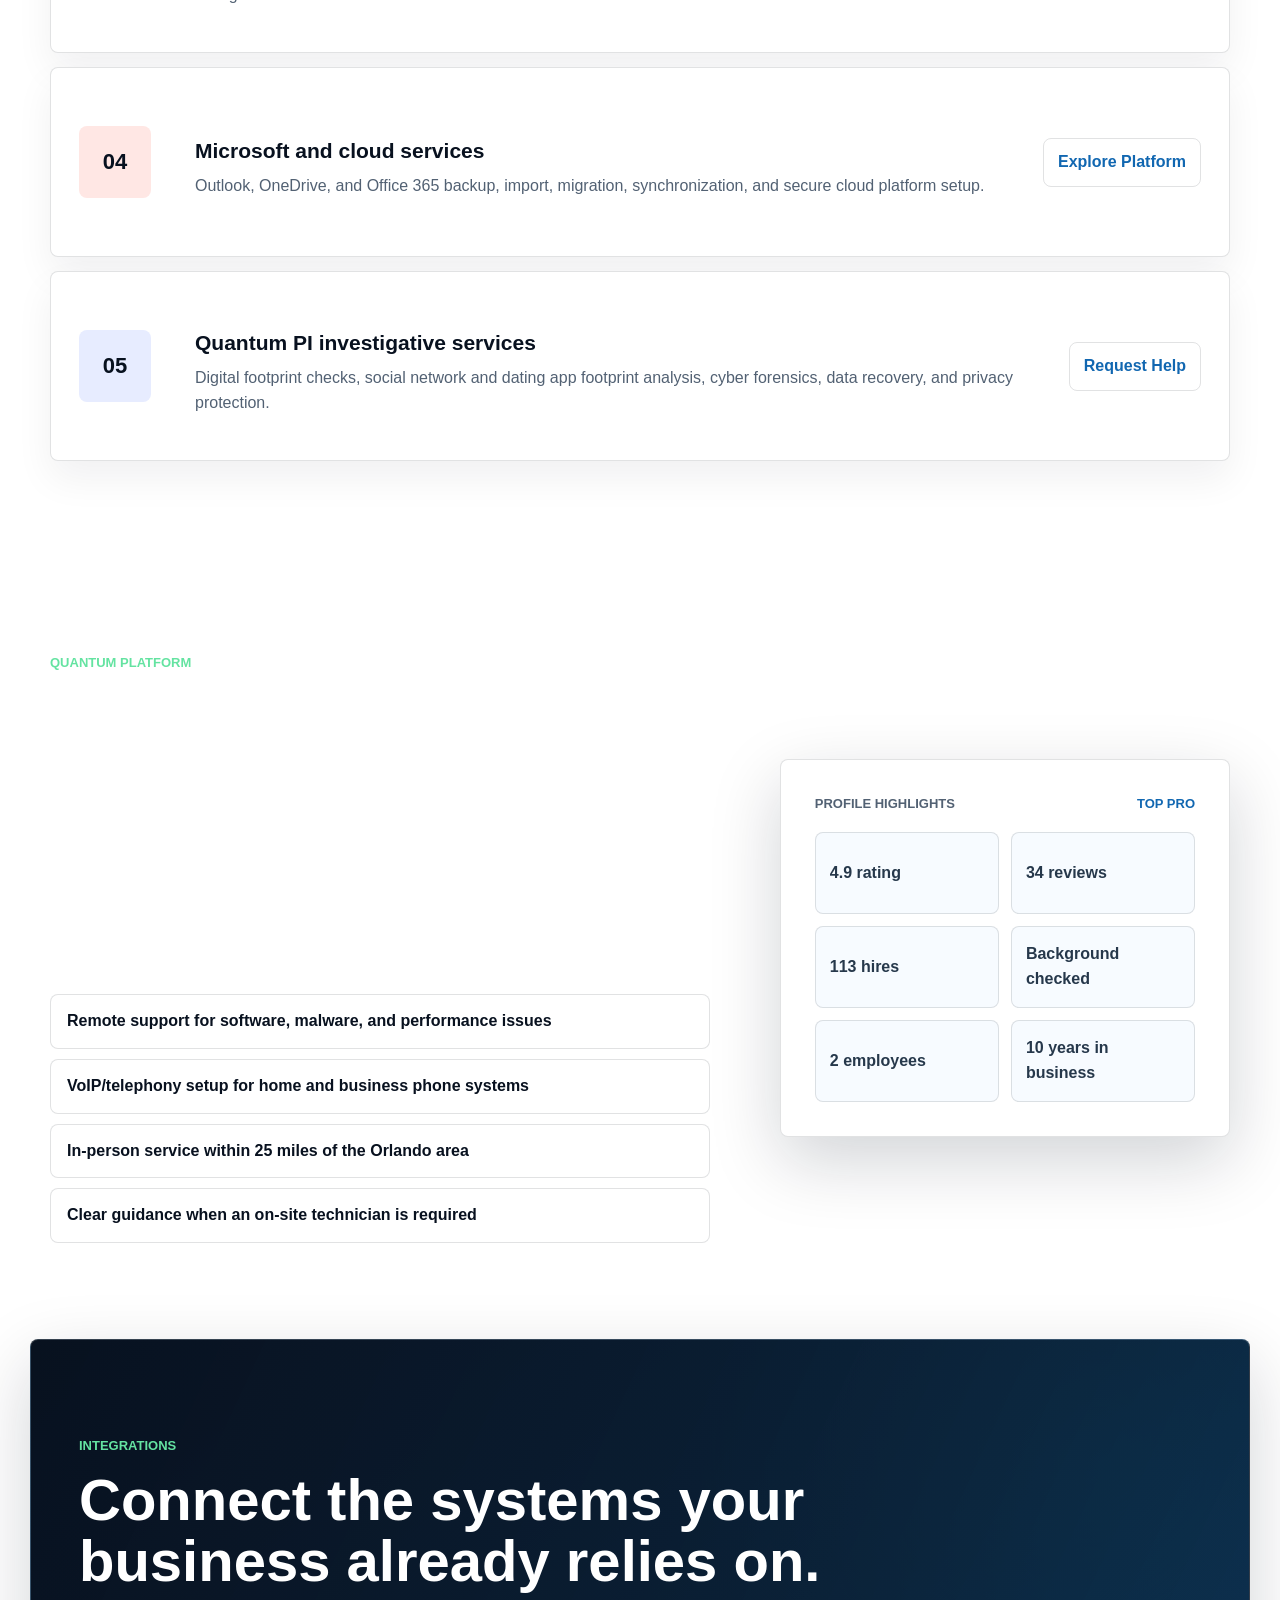
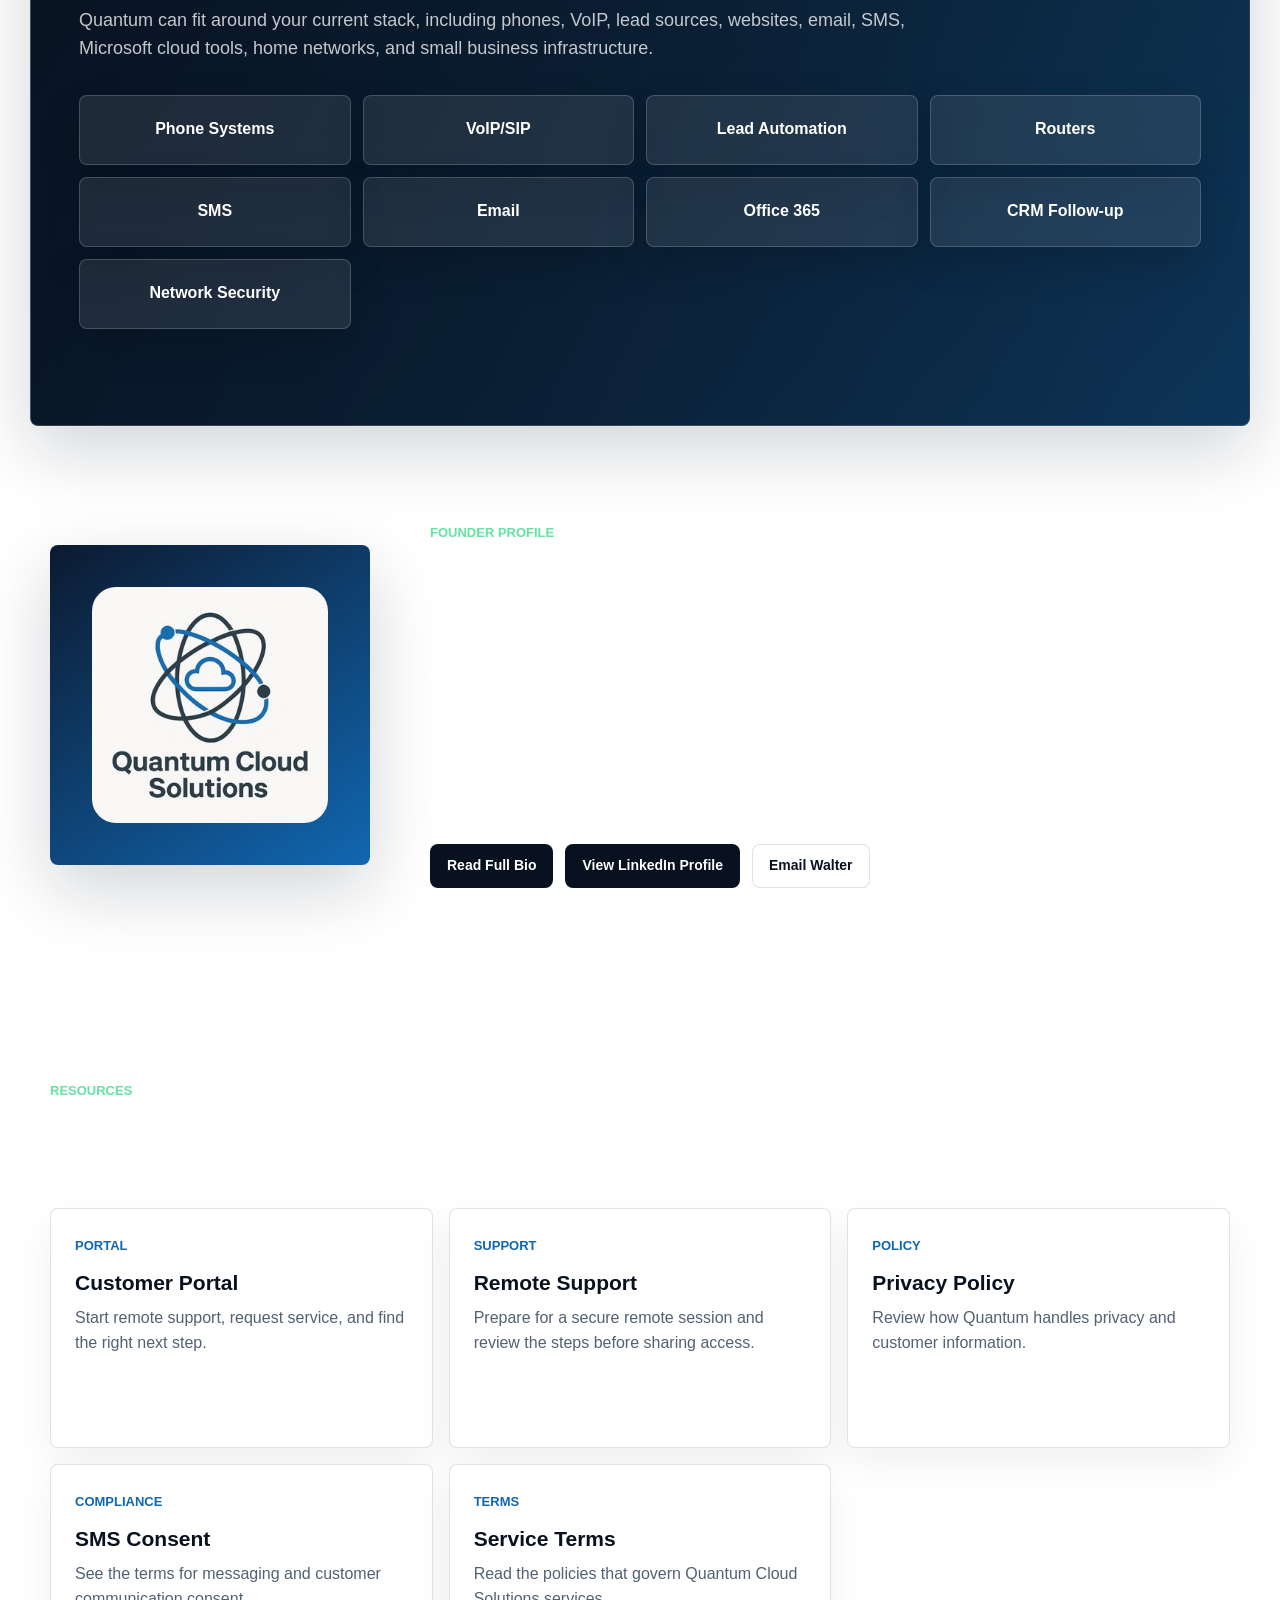
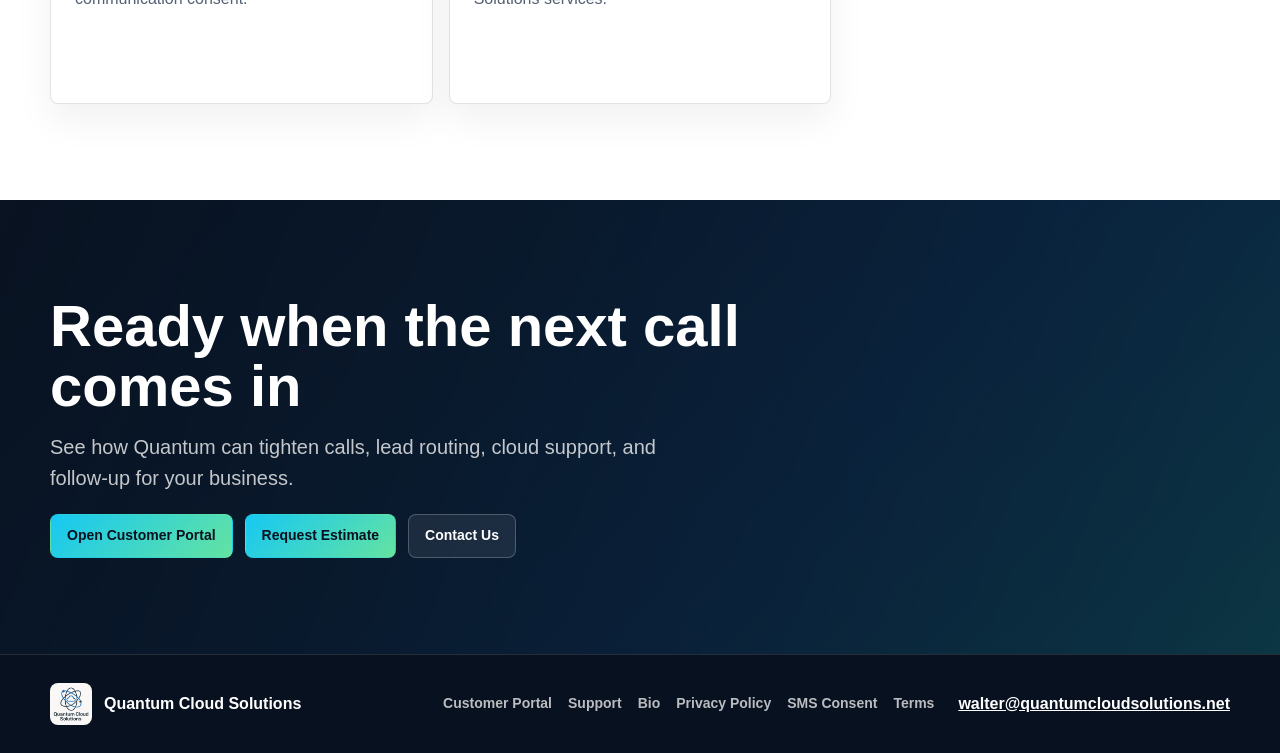
==== commit 718779e1: "Rotate homepage reviews" ====
--- a/index.html
+++ b/index.html
@@ -187,7 +187,7 @@
           <span>customer hires</span>
         </div>
       </div>
-      <div class="review-grid">
+      <div class="review-grid" data-rotating-reviews>
         <article class="review-card">
           <div class="review-stars" aria-label="5 star review">★★★★★</div>
           <p>Lina said Quantum remotely diagnosed her laptop issue, guided the repair process, and got the computer running perfectly again.</p>
@@ -402,5 +402,25 @@
       <a href="mailto:walter@quantumcloudsolutions.net">walter@quantumcloudsolutions.net</a>
     </div>
   </footer>
+  <script>
+    (() => {
+      const grid = document.querySelector("[data-rotating-reviews]");
+      if (!grid) return;
+
+      const cards = Array.from(grid.children);
+      for (let index = cards.length - 1; index > 0; index -= 1) {
+        const swapIndex = Math.floor(Math.random() * (index + 1));
+        [cards[index], cards[swapIndex]] = [cards[swapIndex], cards[index]];
+      }
+      cards.forEach((card) => grid.appendChild(card));
+
+      if (window.matchMedia("(prefers-reduced-motion: reduce)").matches) return;
+
+      window.setInterval(() => {
+        if (document.hidden || grid.children.length < 2) return;
+        grid.appendChild(grid.firstElementChild);
+      }, 12000);
+    })();
+  </script>
 </body>
 </html>
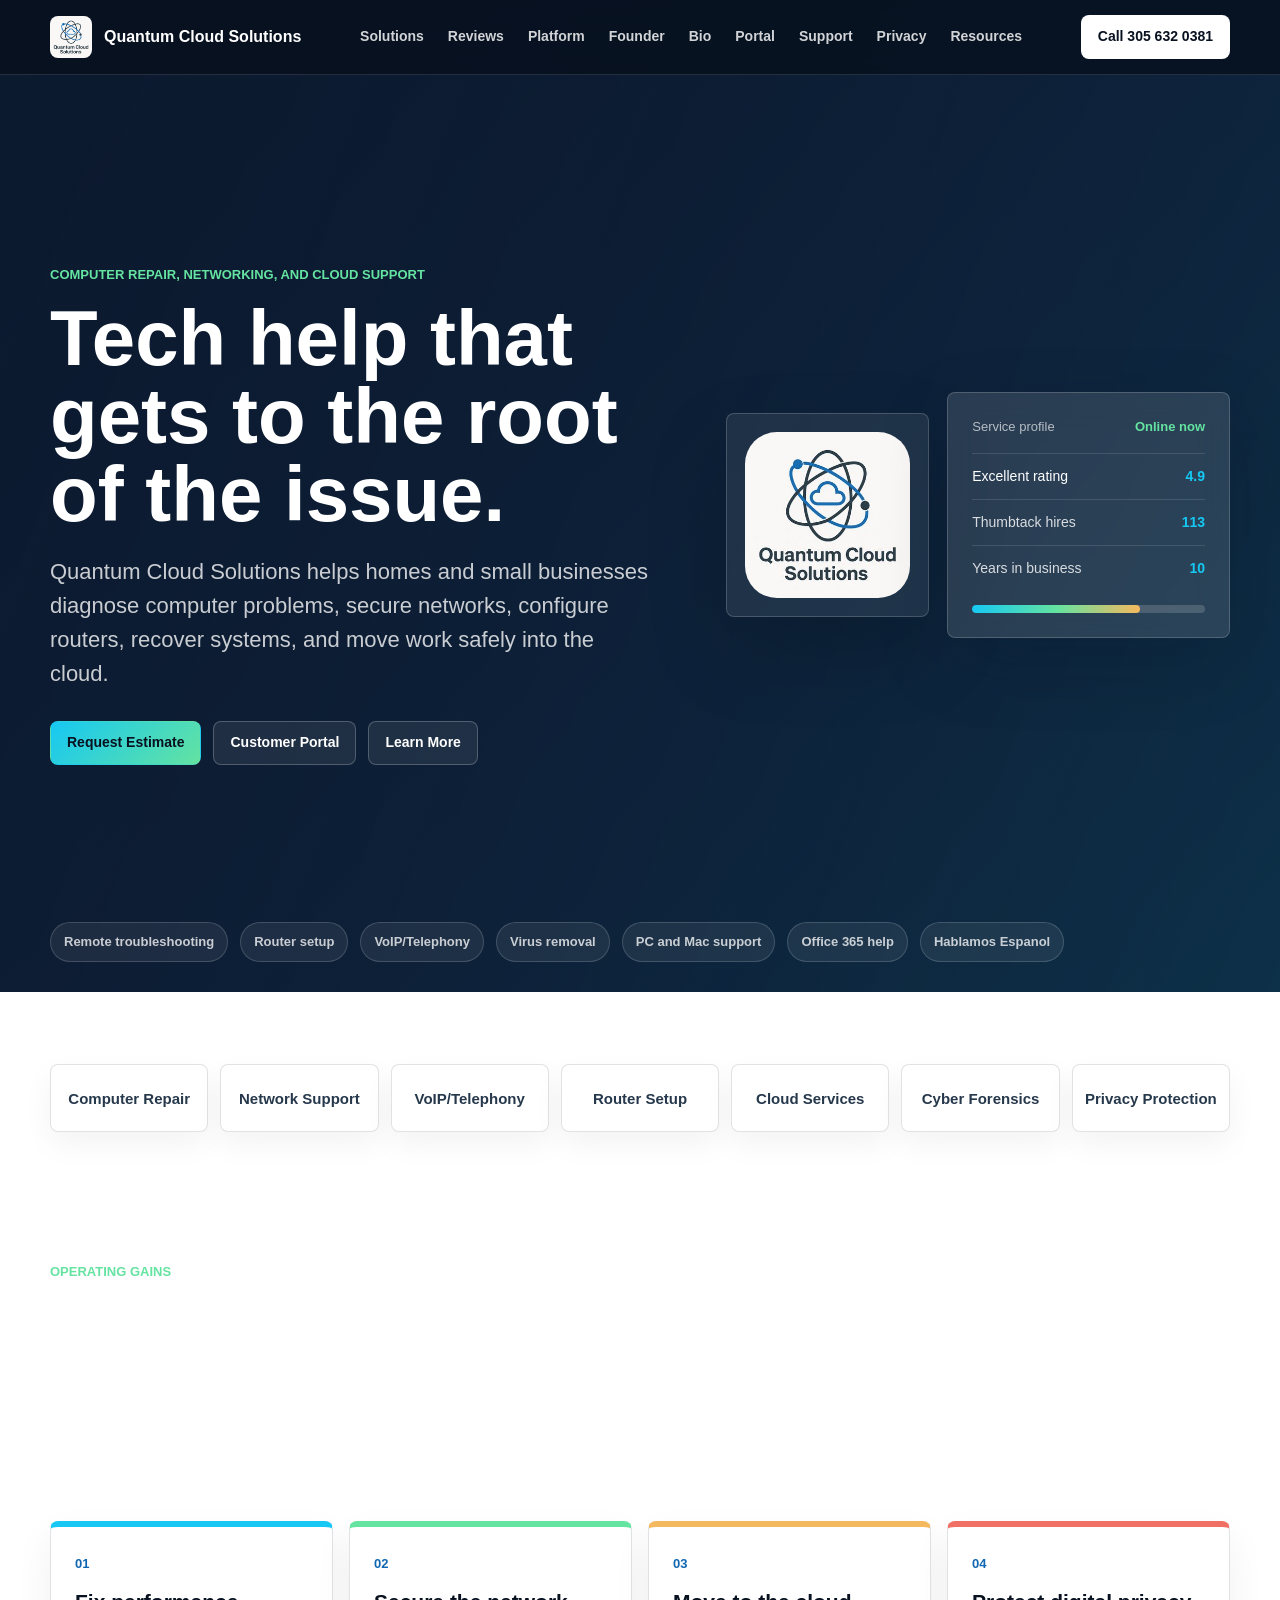
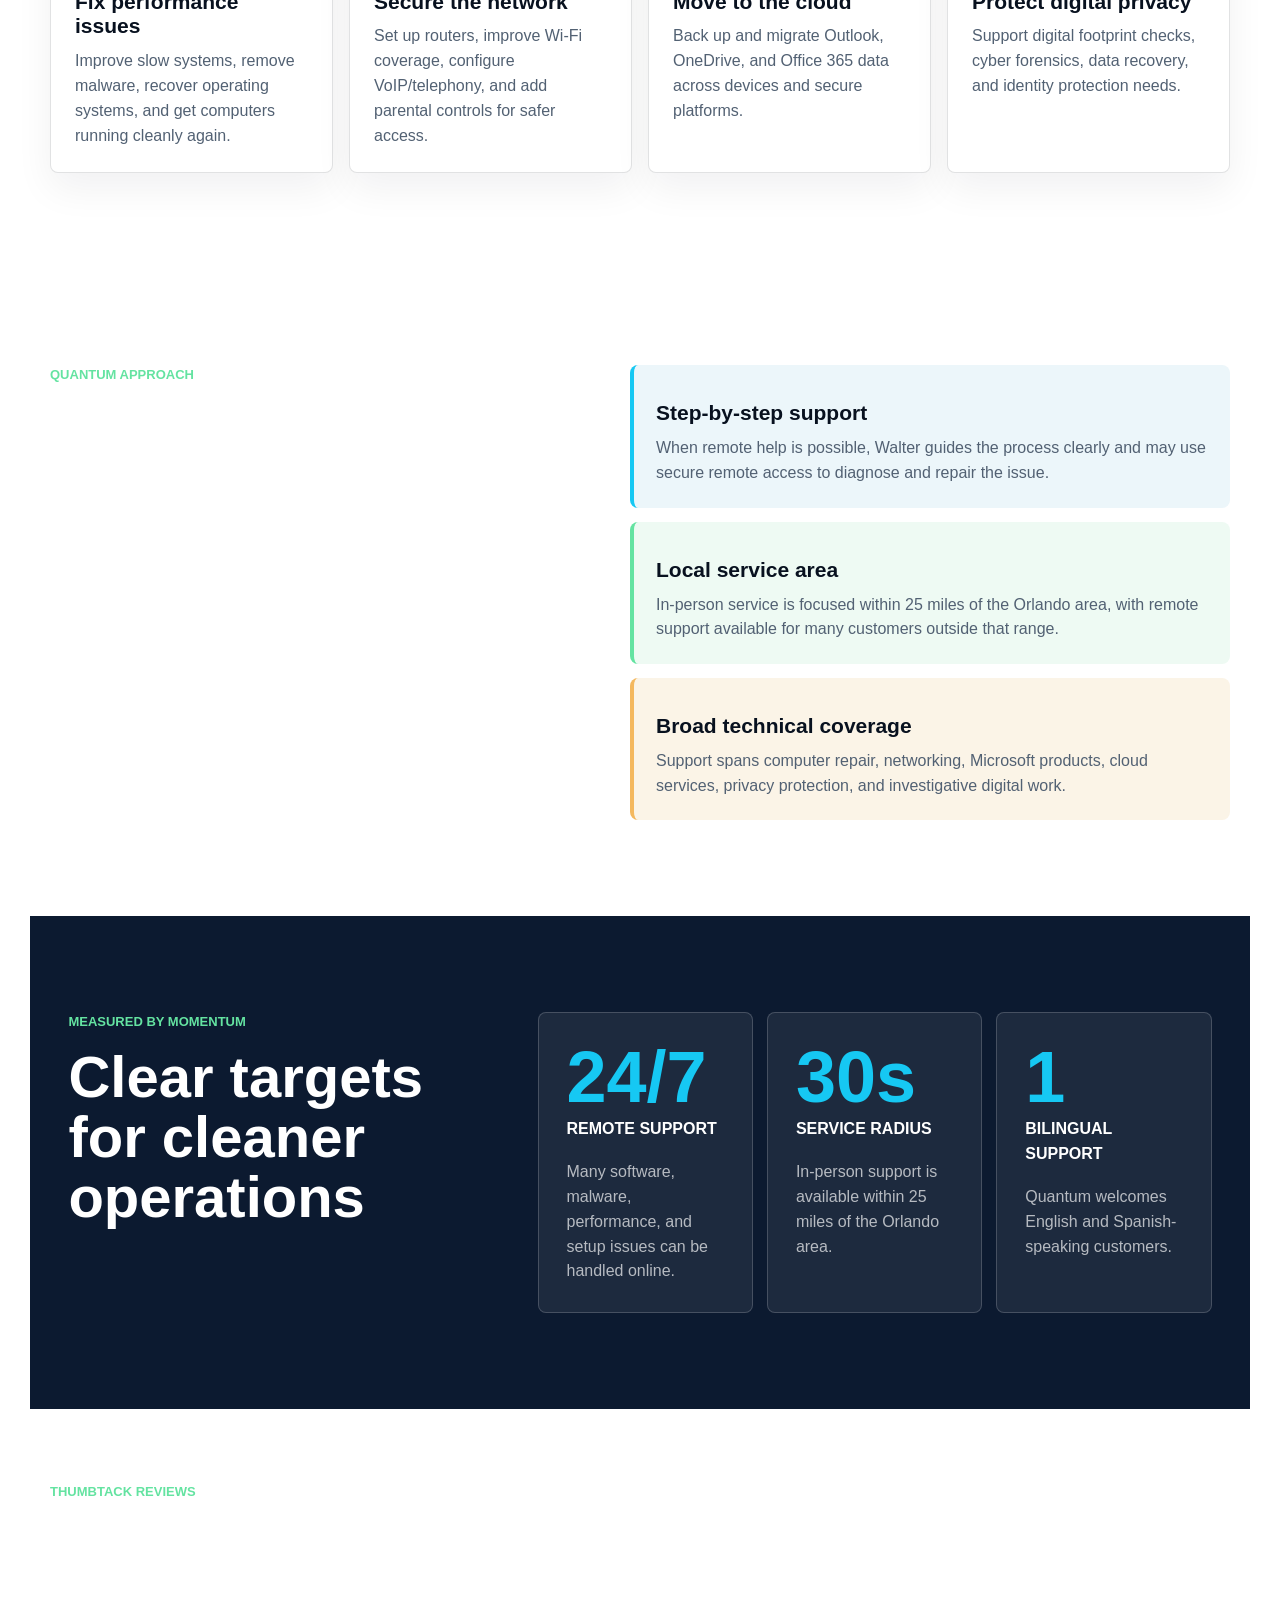
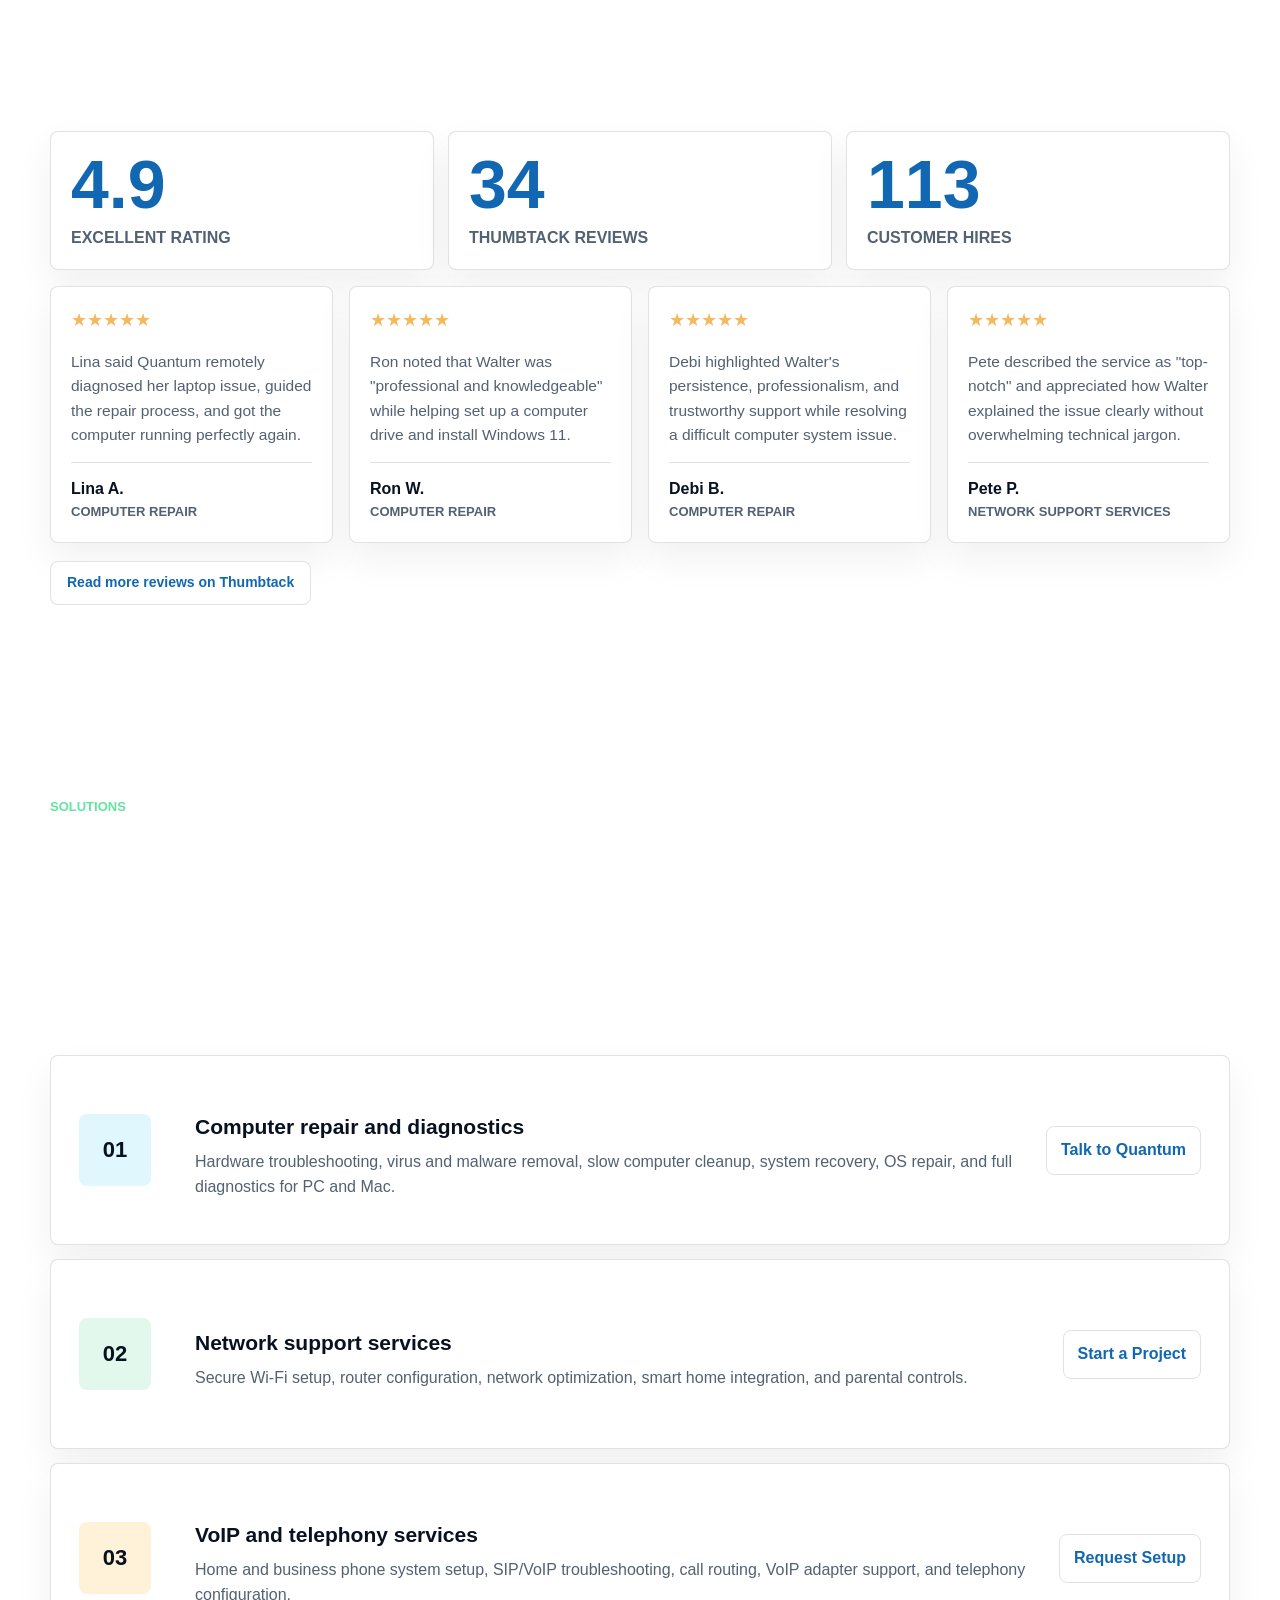
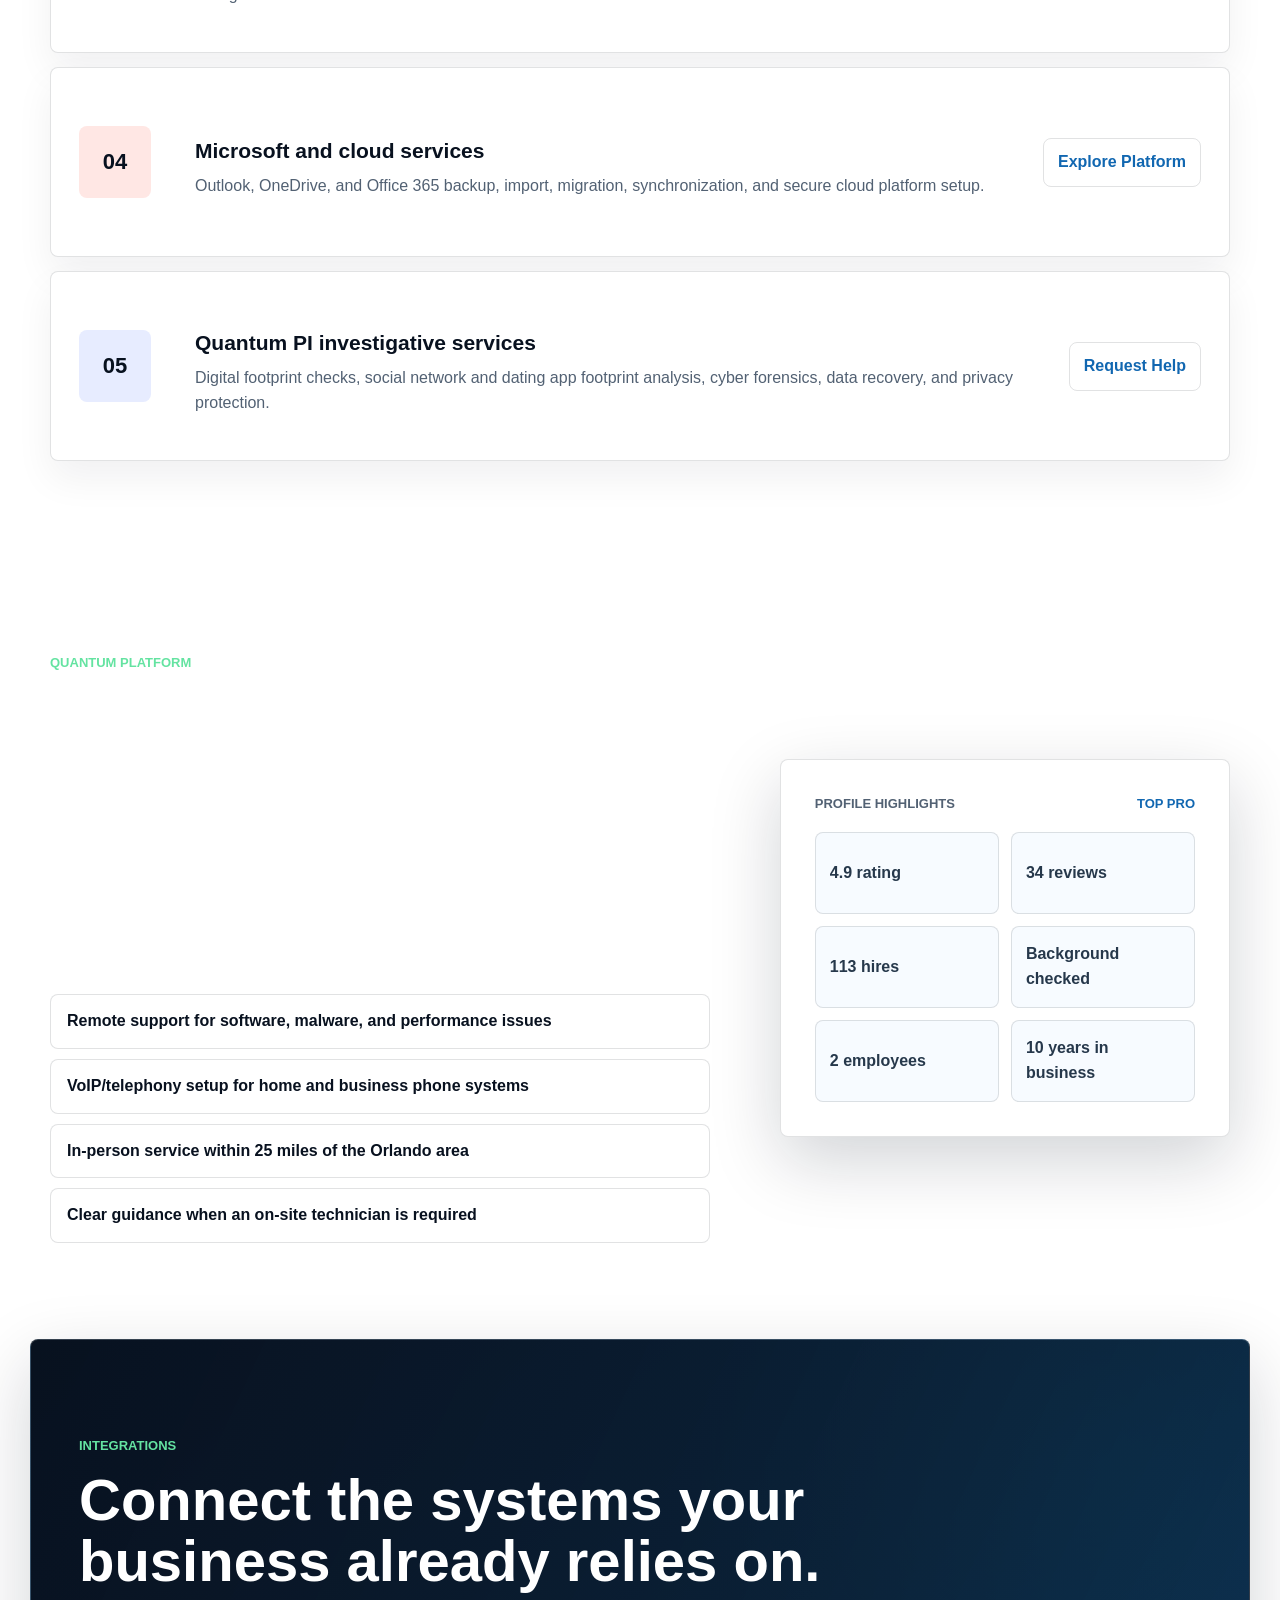
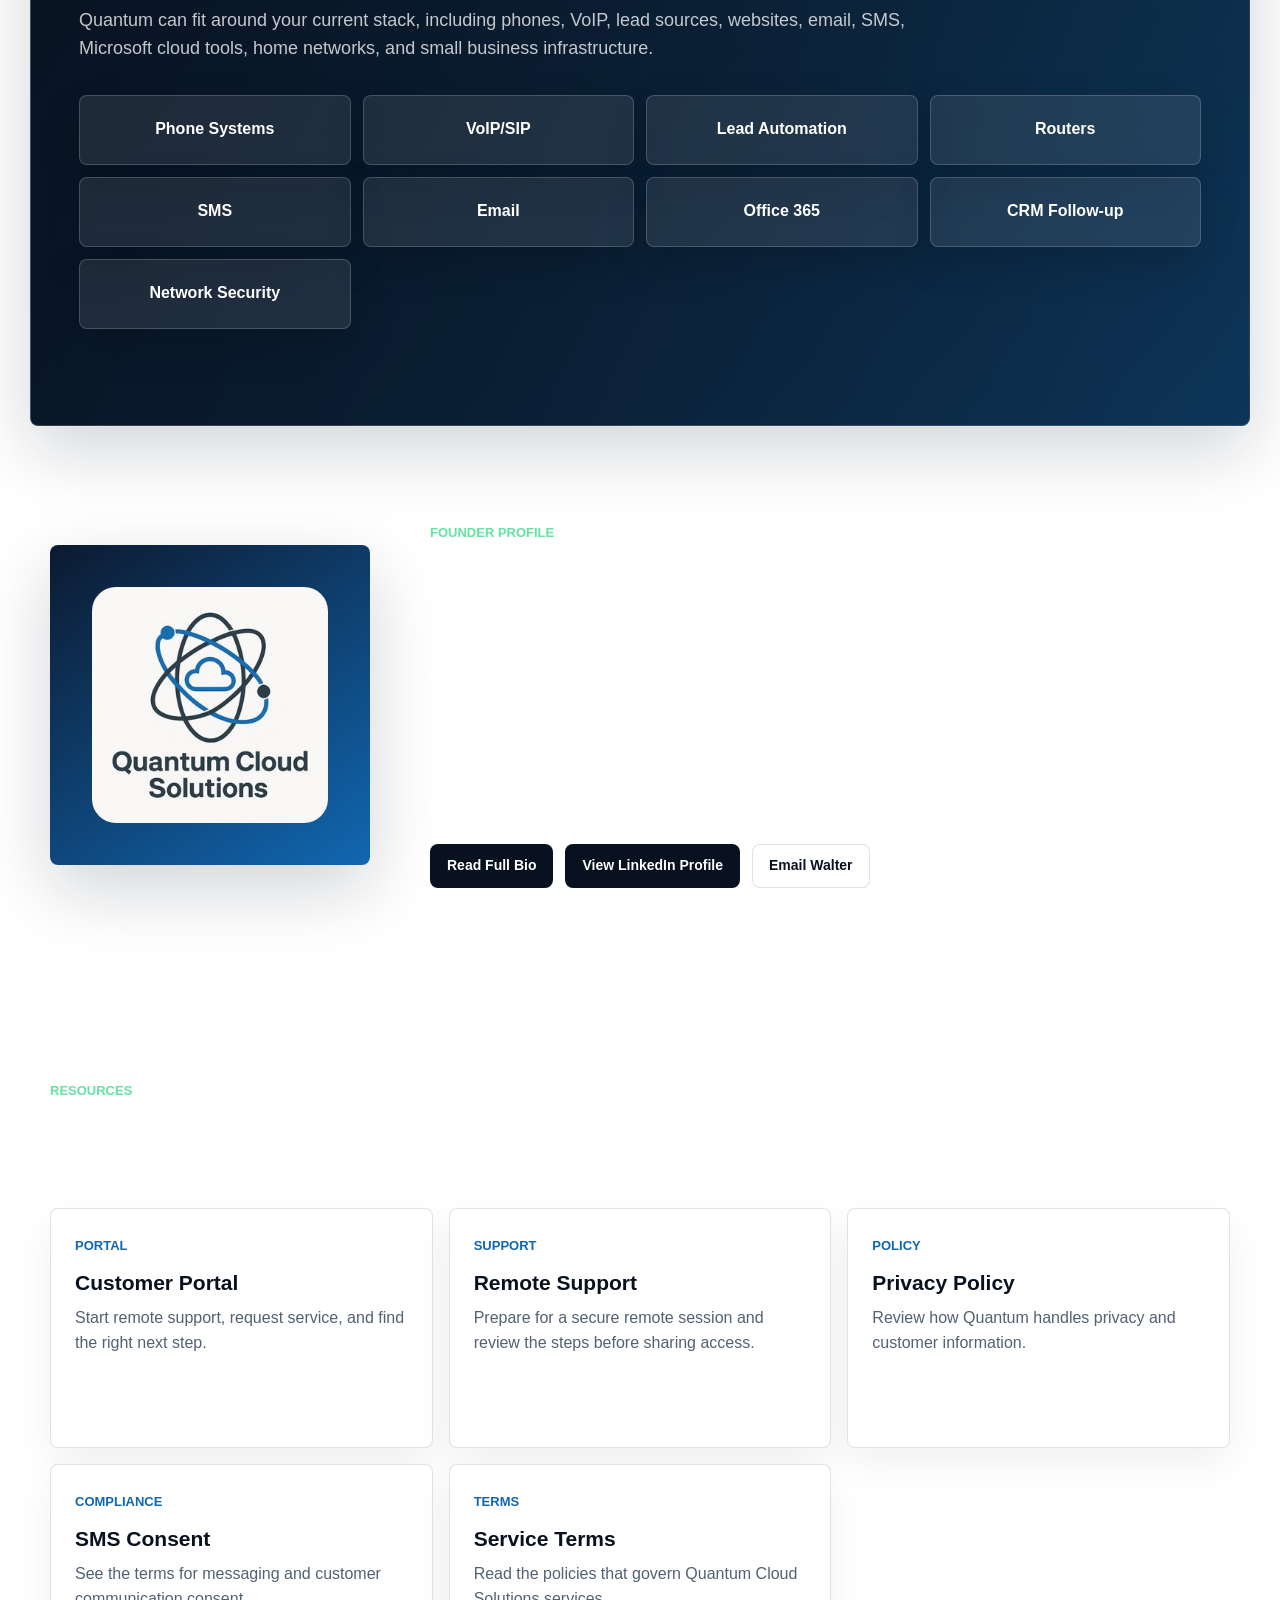
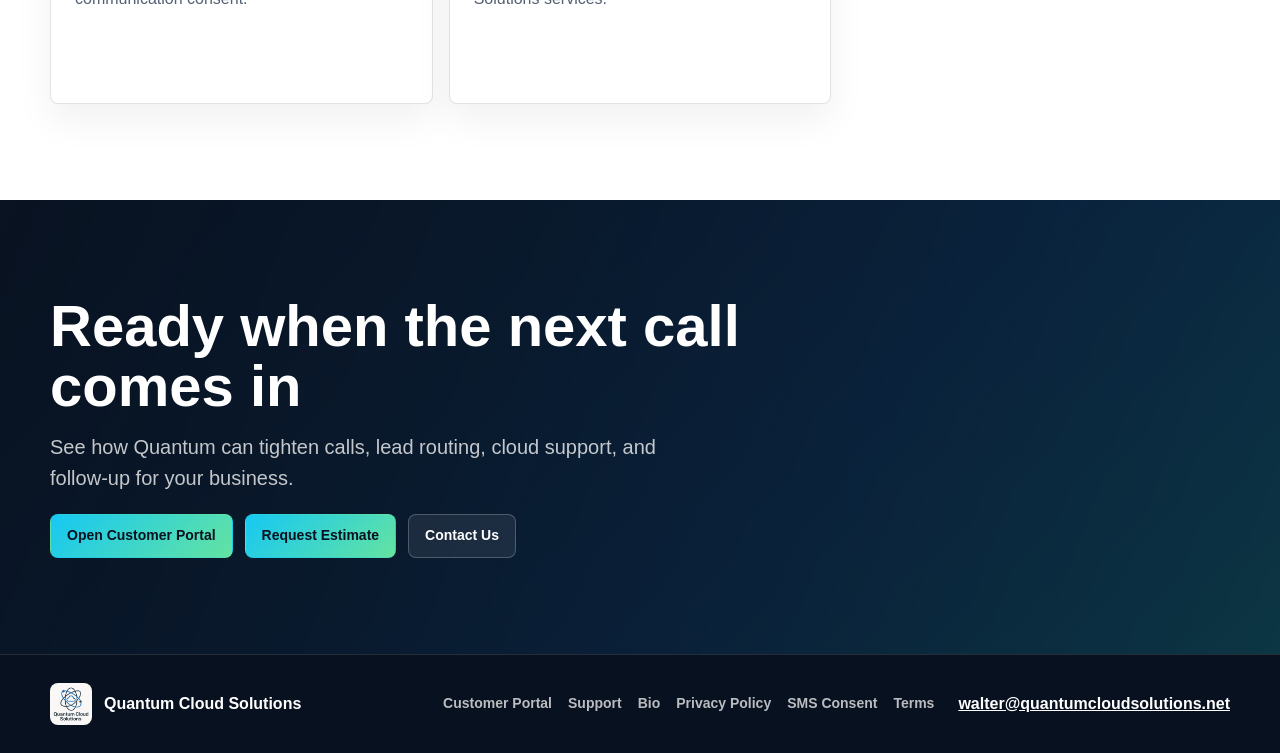
==== commit a47bedae: "Align remote support buttons" ====
--- a/index.html
+++ b/index.html
@@ -5,7 +5,7 @@
   <meta charset="UTF-8">
   <meta name="viewport" content="width=device-width, initial-scale=1.0">
   <meta name="description" content="Quantum Cloud Solutions provides computer repair, networking, router setup, cloud support, cybersecurity help, and remote troubleshooting in the Orlando and Saint Cloud area.">
-  <link rel="stylesheet" href="styles.css?v=20260527e">
+  <link rel="stylesheet" href="styles.css?v=20260527f">
 </head>
 <body class="home-page">
   <header class="site-header">
--- a/styles.css
+++ b/styles.css
@@ -1229,8 +1229,7 @@
   grid-column: 1 / -1;
 }
 
-.download-actions,
-.remote-call-actions {
+.download-actions {
   display: flex;
   flex-wrap: wrap;
   gap: 12px;
@@ -1240,8 +1239,12 @@
   margin-top: 22px;
 }
 
-.remote-call-actions {
-  margin-top: 12px;
+.download-actions .button-link {
+  width: auto;
+  min-width: 108px;
+  color: var(--ink);
+  border-color: transparent;
+  background: linear-gradient(135deg, var(--cyan), var(--lime));
 }
 
 .bio-intro {
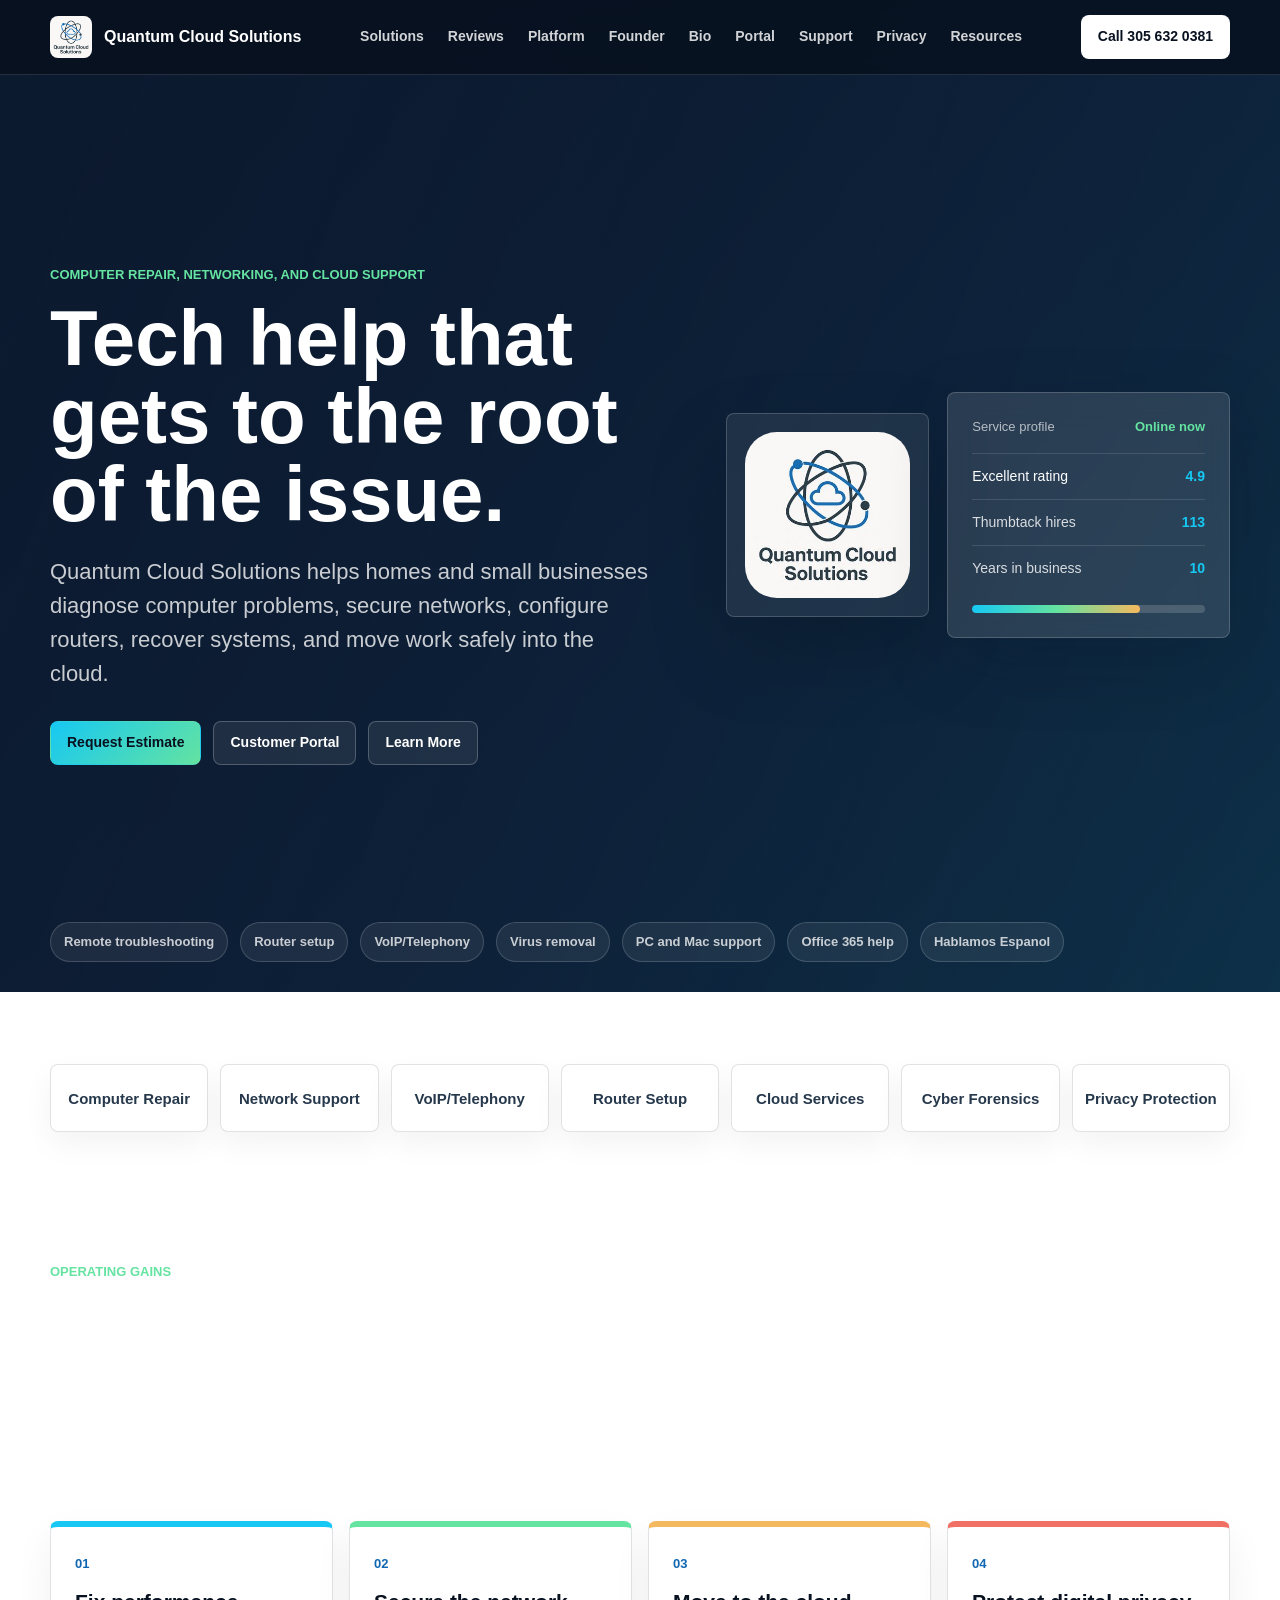
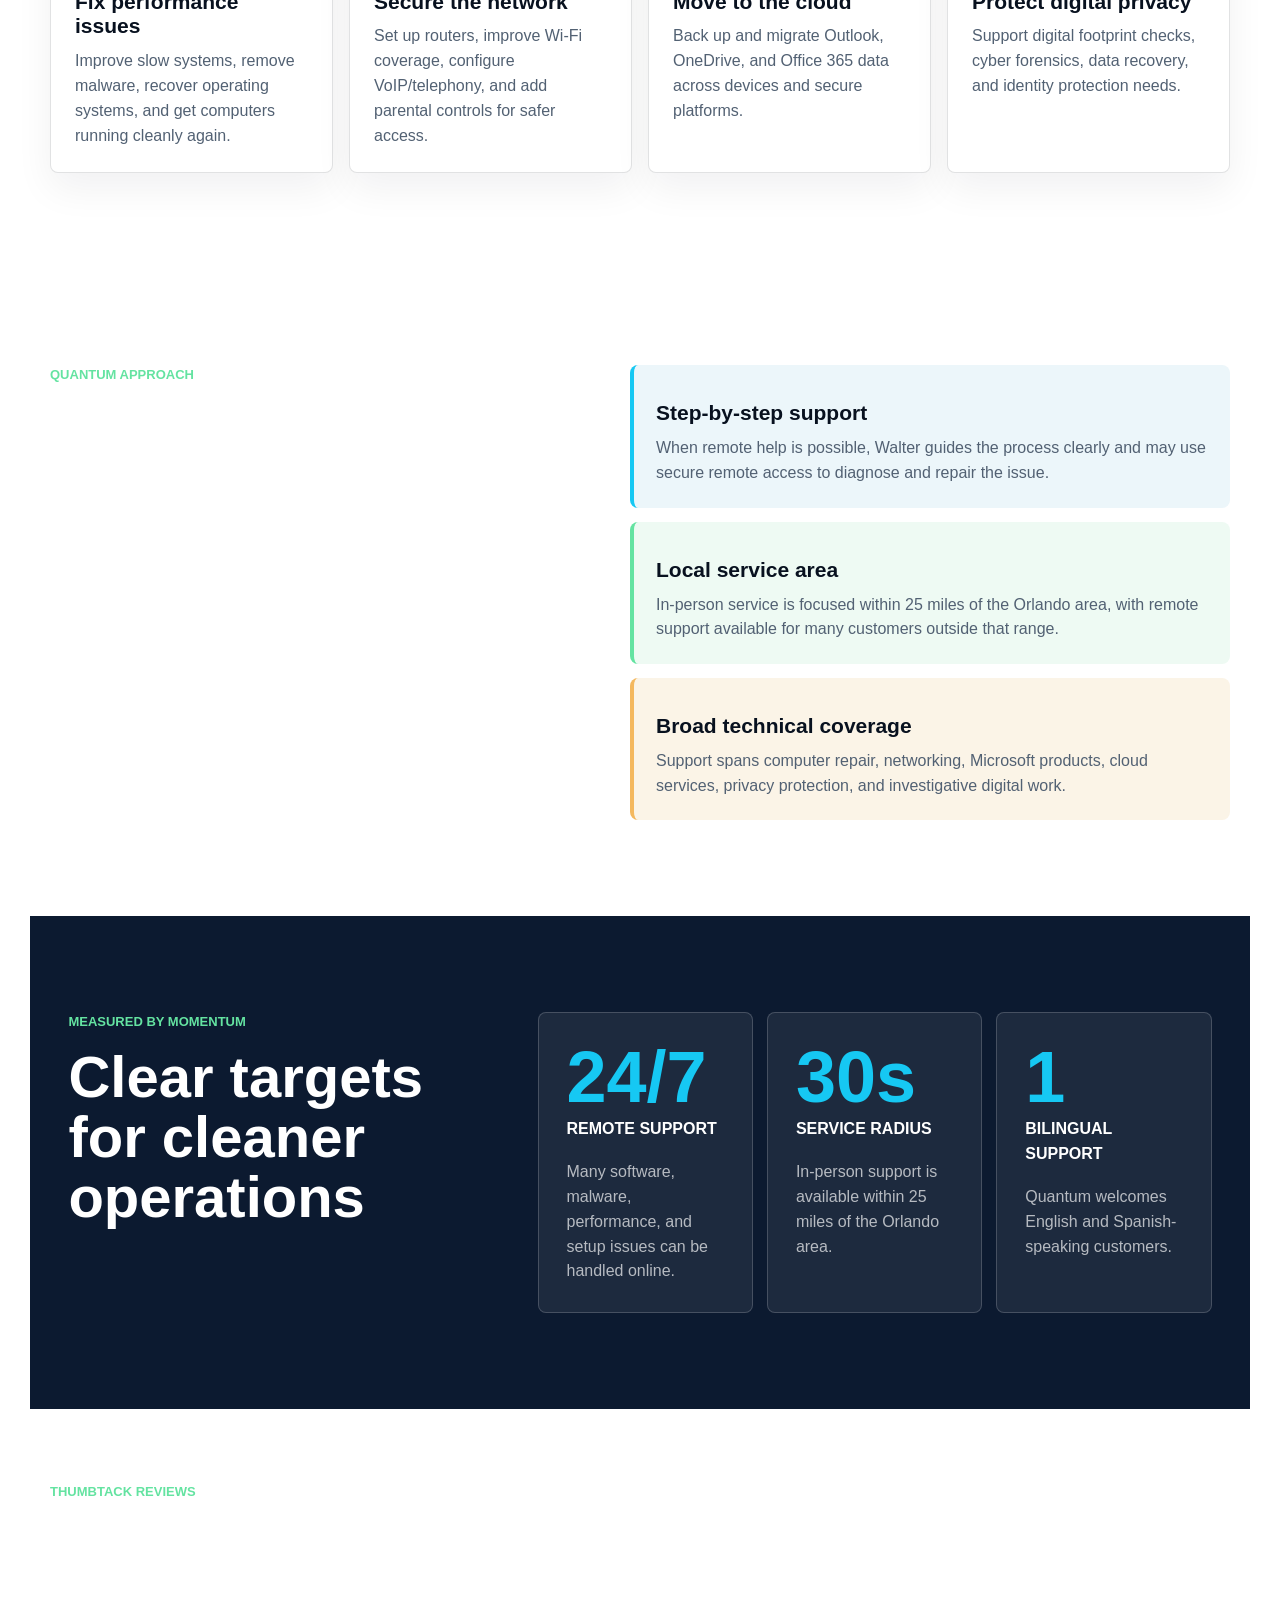
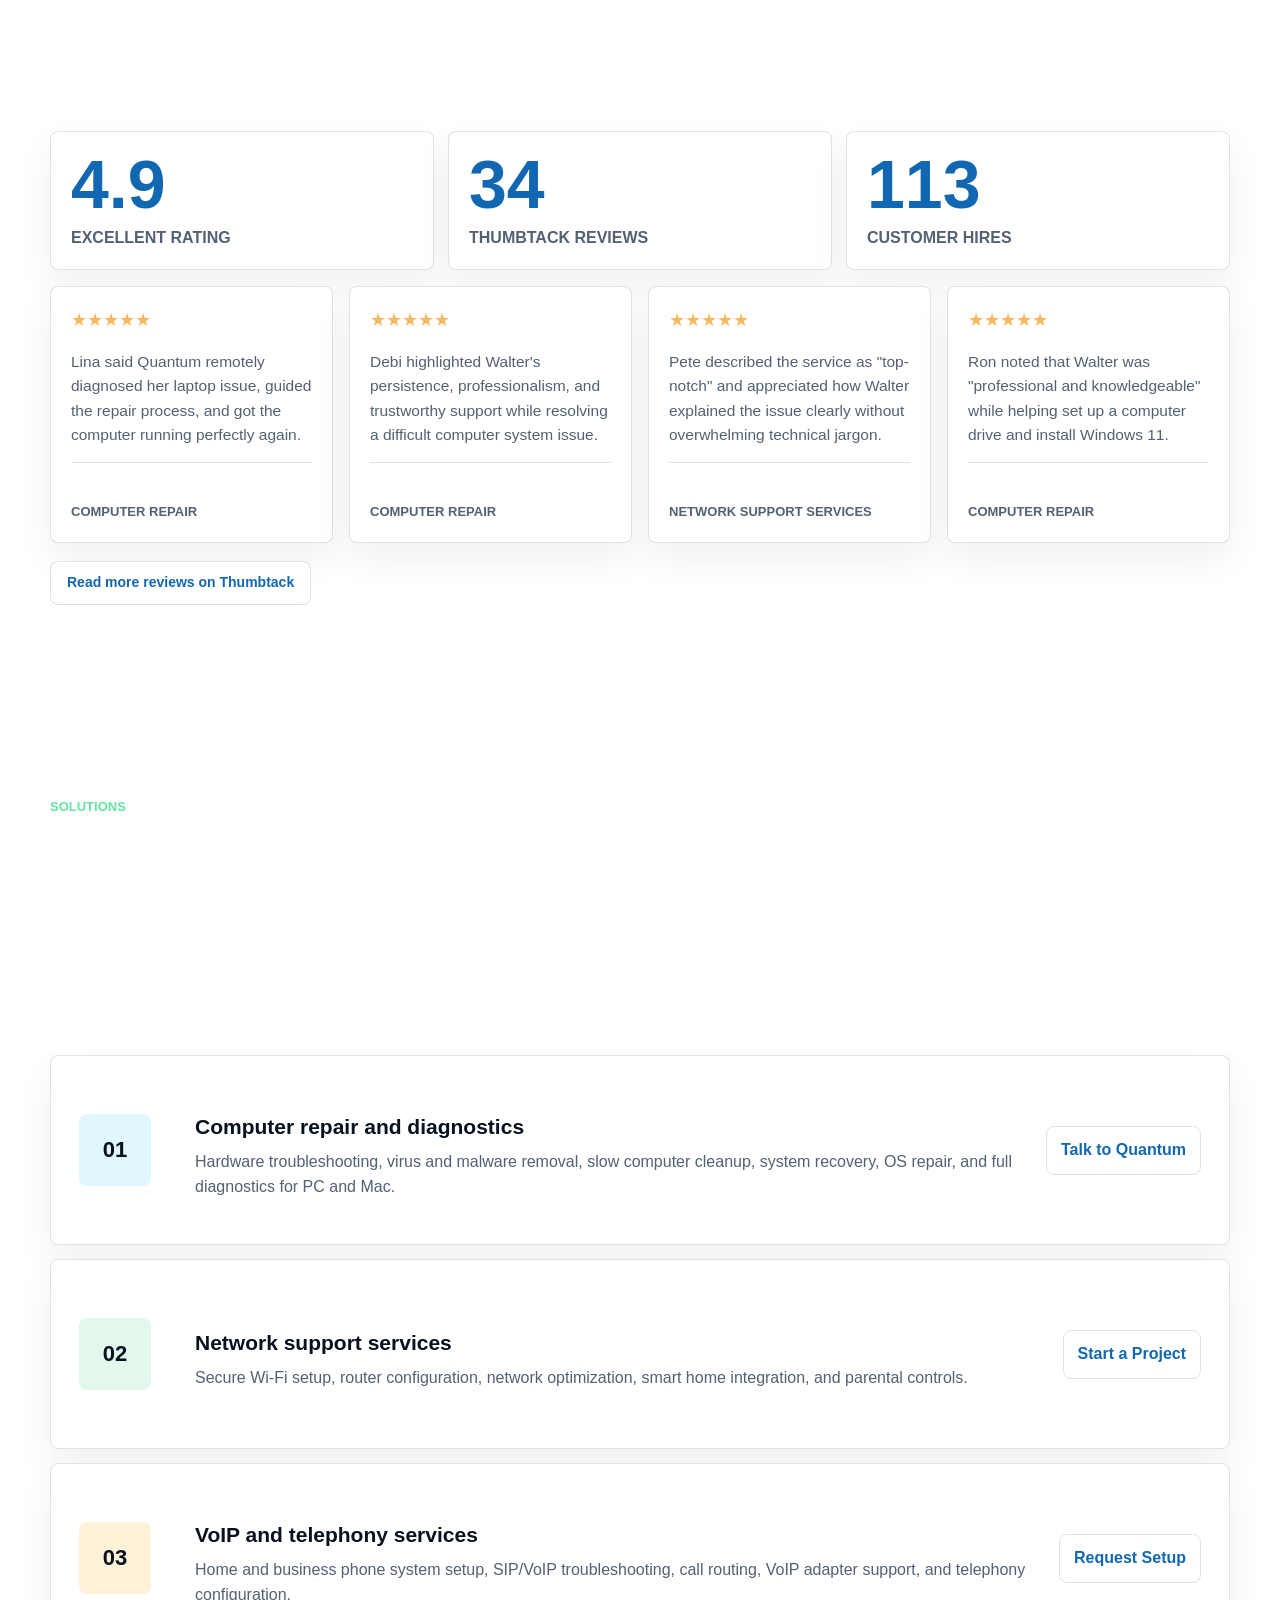
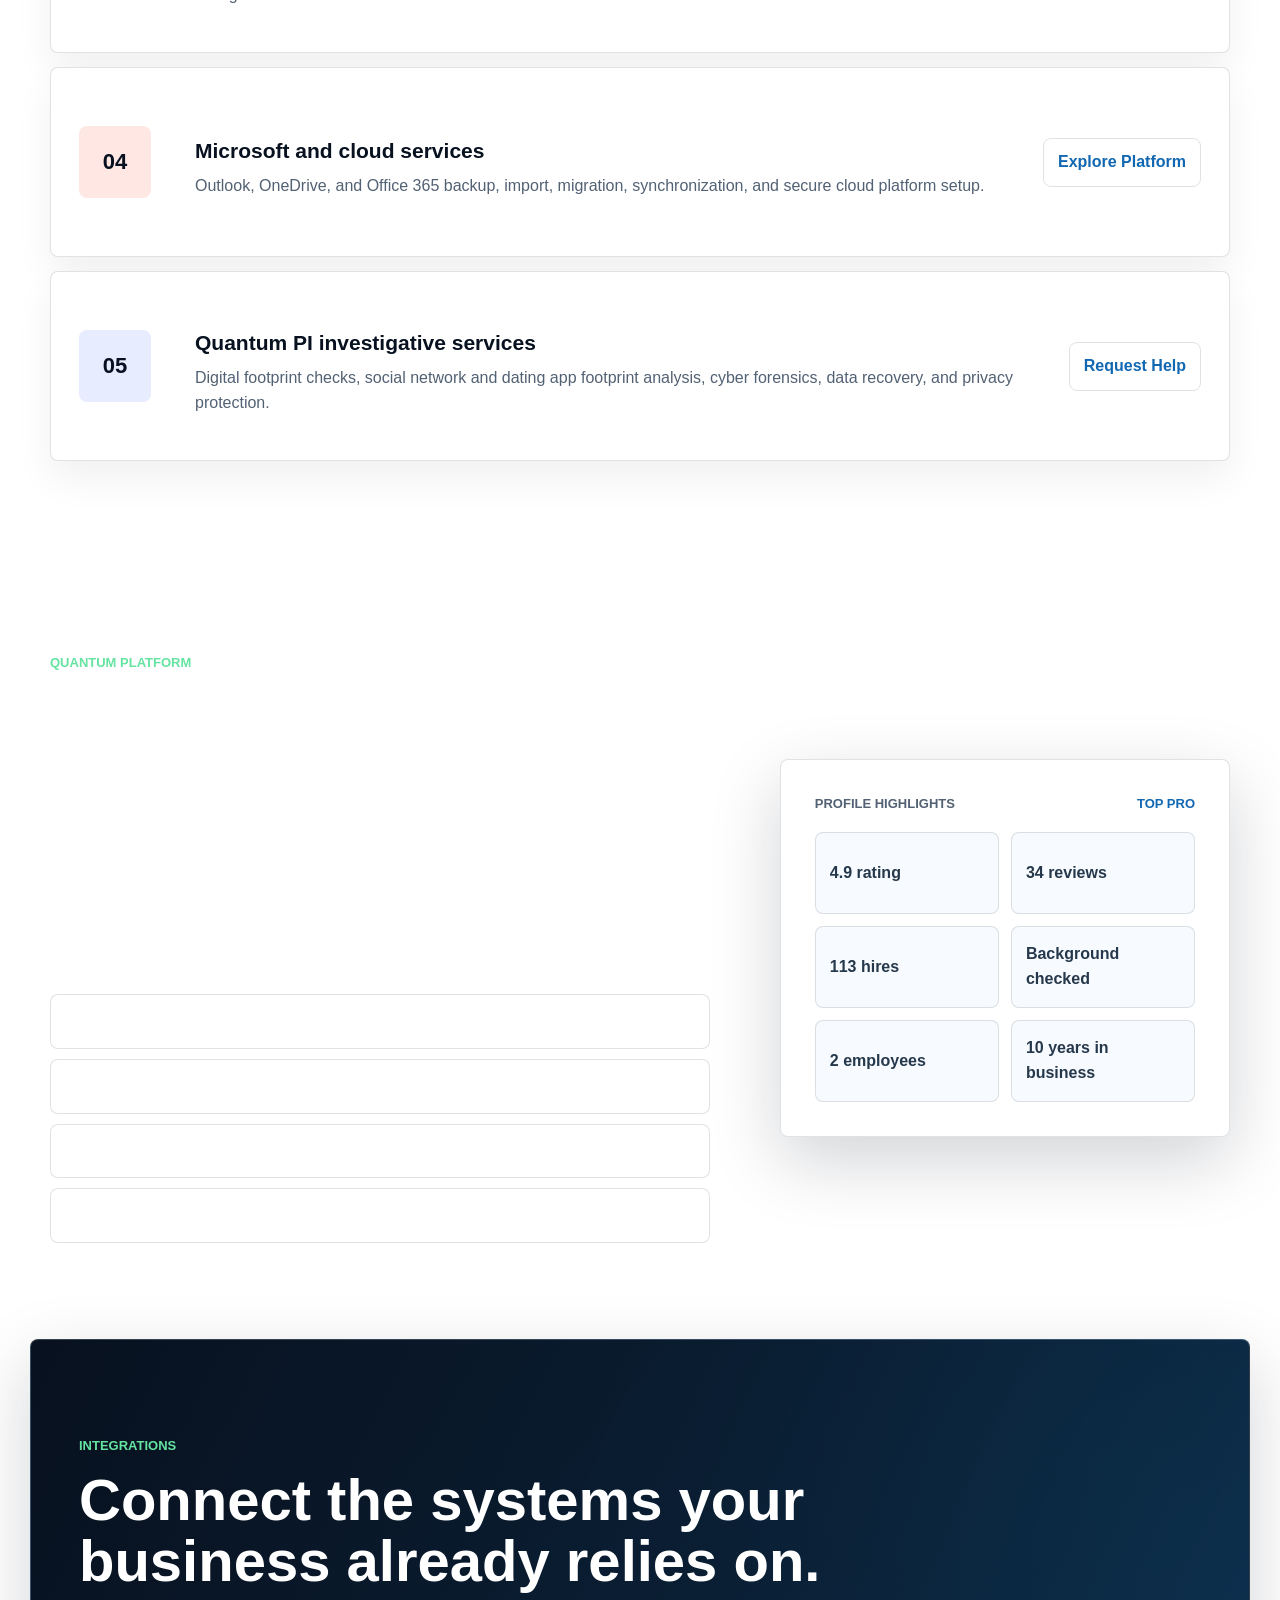
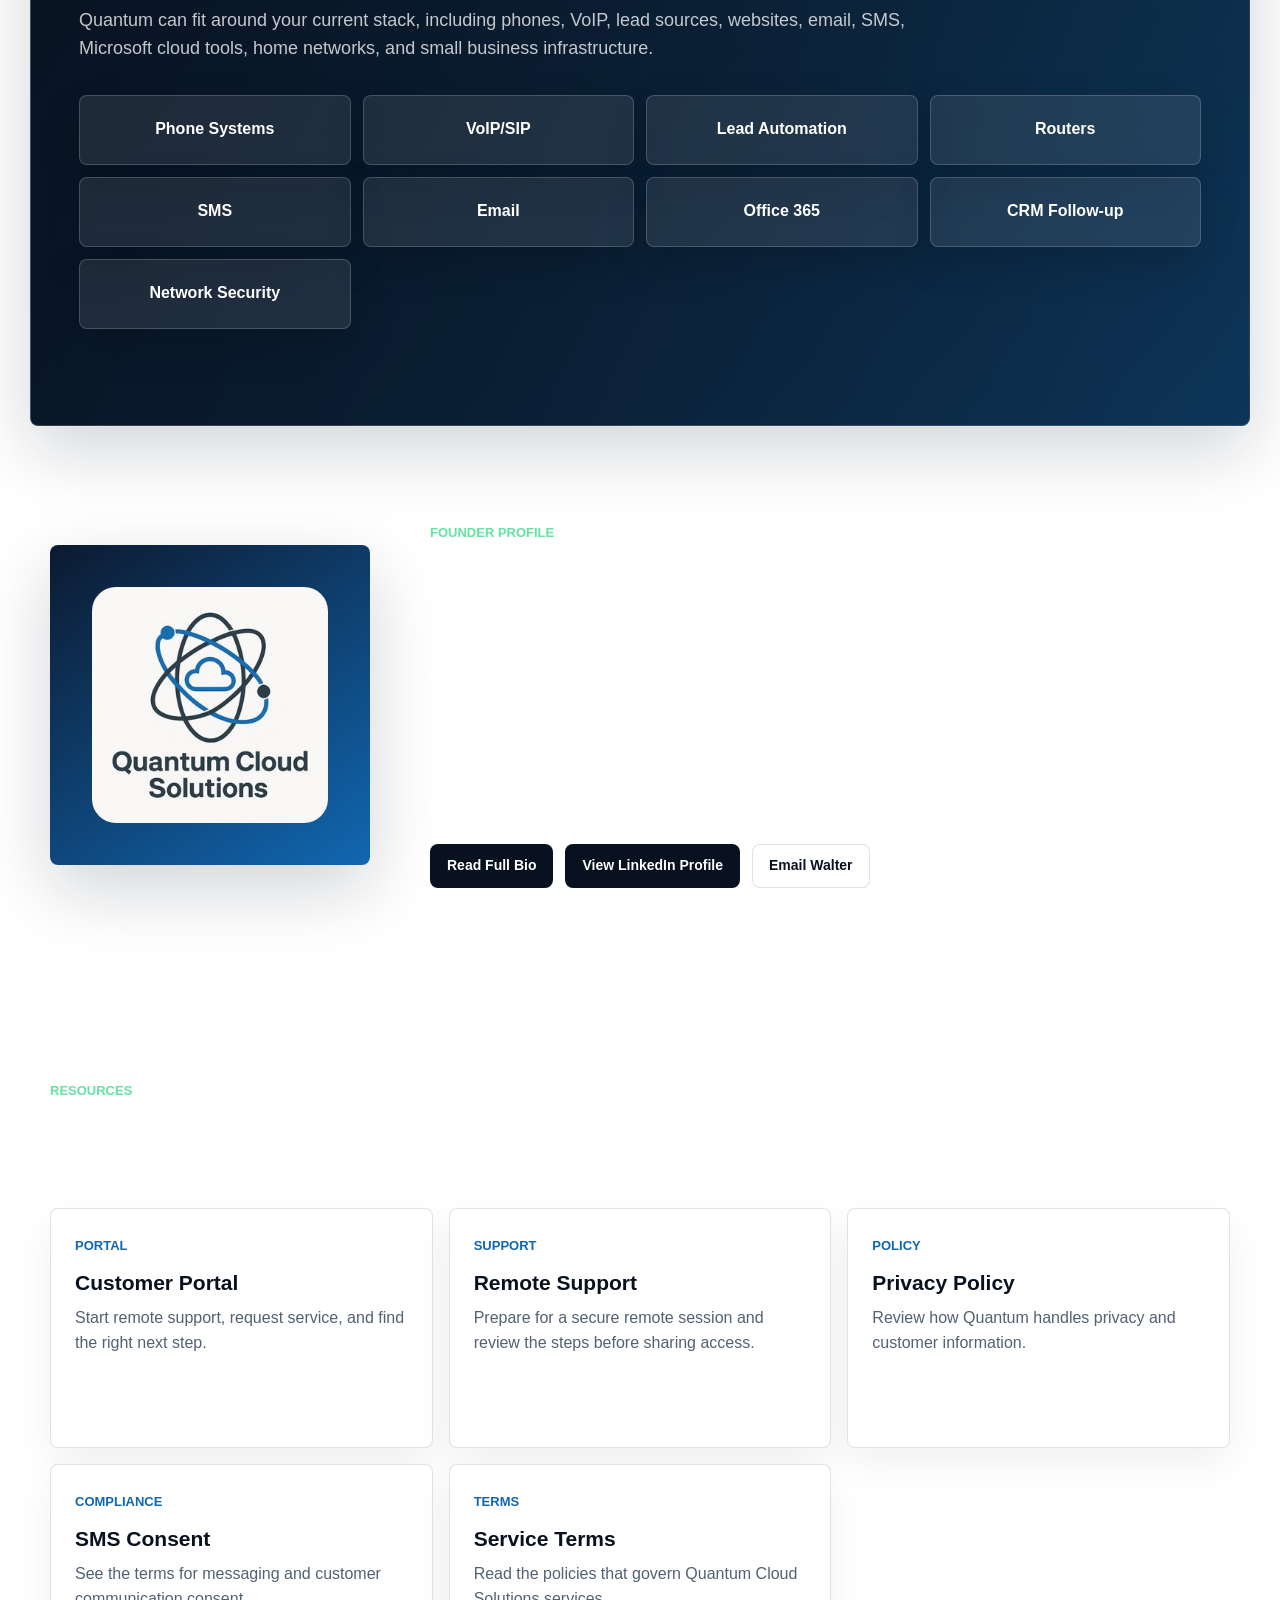
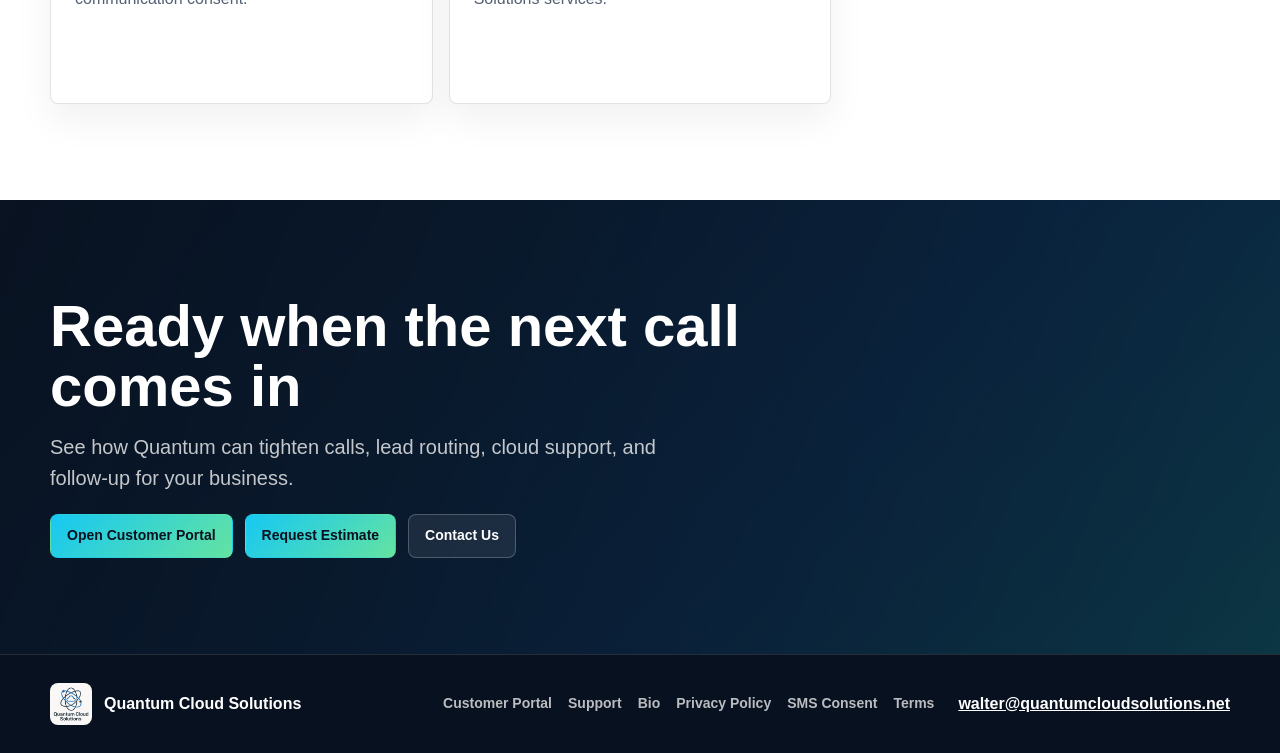
==== commit 4b39f660: "Match site pages to main theme" ====
--- a/index.html
+++ b/index.html
@@ -5,7 +5,7 @@
   <meta charset="UTF-8">
   <meta name="viewport" content="width=device-width, initial-scale=1.0">
   <meta name="description" content="Quantum Cloud Solutions provides computer repair, networking, router setup, cloud support, cybersecurity help, and remote troubleshooting in the Orlando and Saint Cloud area.">
-  <link rel="stylesheet" href="styles.css?v=20260527f">
+  <link rel="stylesheet" href="styles.css?v=20260601a">
 </head>
 <body class="home-page">
   <header class="site-header">
--- a/styles.css
+++ b/styles.css
@@ -31,8 +31,13 @@
   margin: 0;
   padding-top: var(--header-height);
   font-family: Inter, Arial, Helvetica, sans-serif;
-  color: var(--ink);
-  background: var(--paper);
+  color: var(--white);
+  background:
+    linear-gradient(110deg, rgba(12, 26, 48, 0.96), rgba(12, 26, 48, 0.78)),
+    radial-gradient(circle at 86% 12%, rgba(22, 200, 243, 0.24), transparent 34%),
+    radial-gradient(circle at 8% 42%, rgba(100, 227, 161, 0.12), transparent 30%),
+    linear-gradient(135deg, #07111f 0%, #123f61 52%, #0f6c88 100%);
+  background-attachment: fixed;
   line-height: 1.55;
 }
 
@@ -47,10 +52,11 @@
 
 .portal-page {
   background:
-    linear-gradient(180deg, rgba(255, 255, 255, 0.86), rgba(240, 248, 252, 0.94) 42%, rgba(246, 250, 252, 1)),
-    radial-gradient(circle at 84% 8%, rgba(22, 200, 243, 0.18), transparent 34%),
-    radial-gradient(circle at 12% 22%, rgba(100, 227, 161, 0.12), transparent 28%),
-    #f6fafc;
+    linear-gradient(110deg, rgba(12, 26, 48, 0.96), rgba(12, 26, 48, 0.78)),
+    radial-gradient(circle at 86% 12%, rgba(22, 200, 243, 0.24), transparent 34%),
+    radial-gradient(circle at 8% 42%, rgba(100, 227, 161, 0.12), transparent 30%),
+    linear-gradient(135deg, #07111f 0%, #123f61 52%, #0f6c88 100%);
+  background-attachment: fixed;
 }
 
 a {
@@ -1374,6 +1380,98 @@
   text-align: center;
 }
 
+body:not(.home-page) h2,
+.doc-hero h1,
+.portal-copy h1,
+.bio-hero h1 {
+  color: var(--white);
+}
+
+body:not(.home-page) .section-heading p,
+.portal-copy p,
+.remote-copy p,
+.remote-download p,
+.bio-hero-copy p,
+.bio-copy p,
+.portal-safety p {
+  color: rgba(255, 255, 255, 0.76);
+}
+
+body:not(.home-page) .doc-shell,
+body:not(.home-page) .portal-status,
+body:not(.home-page) .portal-card,
+body:not(.home-page) .remote-steps article,
+body:not(.home-page) .remote-download,
+body:not(.home-page) .bio-stat-panel article,
+body:not(.home-page) .bio-card-grid article,
+body:not(.home-page) .credential-grid article,
+body:not(.home-page) .timeline-list article,
+body:not(.home-page) .logo-tile,
+body:not(.home-page) .capability-badge {
+  border-color: rgba(255, 255, 255, 0.18);
+  color: var(--white);
+  background: rgba(255, 255, 255, 0.09);
+  box-shadow: 0 18px 48px rgba(0, 0, 0, 0.18);
+  backdrop-filter: blur(14px);
+}
+
+body:not(.home-page) .doc-meta,
+body:not(.home-page) .doc-shell p,
+body:not(.home-page) .doc-shell li,
+body:not(.home-page) .portal-status p,
+body:not(.home-page) .portal-card p,
+body:not(.home-page) .remote-steps p,
+body:not(.home-page) .bio-stat-panel span,
+body:not(.home-page) .bio-card-grid p,
+body:not(.home-page) .timeline-list p,
+body:not(.home-page) .credential-grid li,
+body:not(.home-page) .logo-tile small {
+  color: rgba(255, 255, 255, 0.72);
+}
+
+body:not(.home-page) .doc-shell h2,
+body:not(.home-page) .portal-status span,
+body:not(.home-page) .portal-card > span,
+body:not(.home-page) .remote-steps span,
+body:not(.home-page) .bio-stat-panel strong,
+body:not(.home-page) .timeline-list span {
+  color: var(--cyan);
+}
+
+body:not(.home-page) .portal-status strong,
+body:not(.home-page) h3,
+body:not(.home-page) .logo-tile,
+body:not(.home-page) .capability-badge {
+  color: var(--white);
+}
+
+body:not(.home-page) .portal-card a {
+  border-color: rgba(255, 255, 255, 0.2);
+  color: var(--ink);
+  background: linear-gradient(135deg, var(--cyan), var(--lime));
+}
+
+body:not(.home-page) .bio-intro,
+body:not(.home-page) .bio-timeline,
+body:not(.home-page) .bio-skills,
+body:not(.home-page) .portal-actions,
+body:not(.home-page) .portal-safety {
+  border-top-color: rgba(255, 255, 255, 0.18);
+}
+
+body:not(.home-page) .bio-hero .button-link {
+  color: var(--white);
+  border-color: rgba(255, 255, 255, 0.22);
+  background: rgba(255, 255, 255, 0.08);
+}
+
+body:not(.home-page) .bio-hero .button-link.primary,
+body:not(.home-page) .bio-cta .button-link.primary {
+  color: var(--ink);
+  border-color: transparent;
+  background: linear-gradient(135deg, var(--cyan), var(--lime));
+}
+
 .bio-cta {
   width: min(1220px, calc(100% - 24px));
   display: grid;
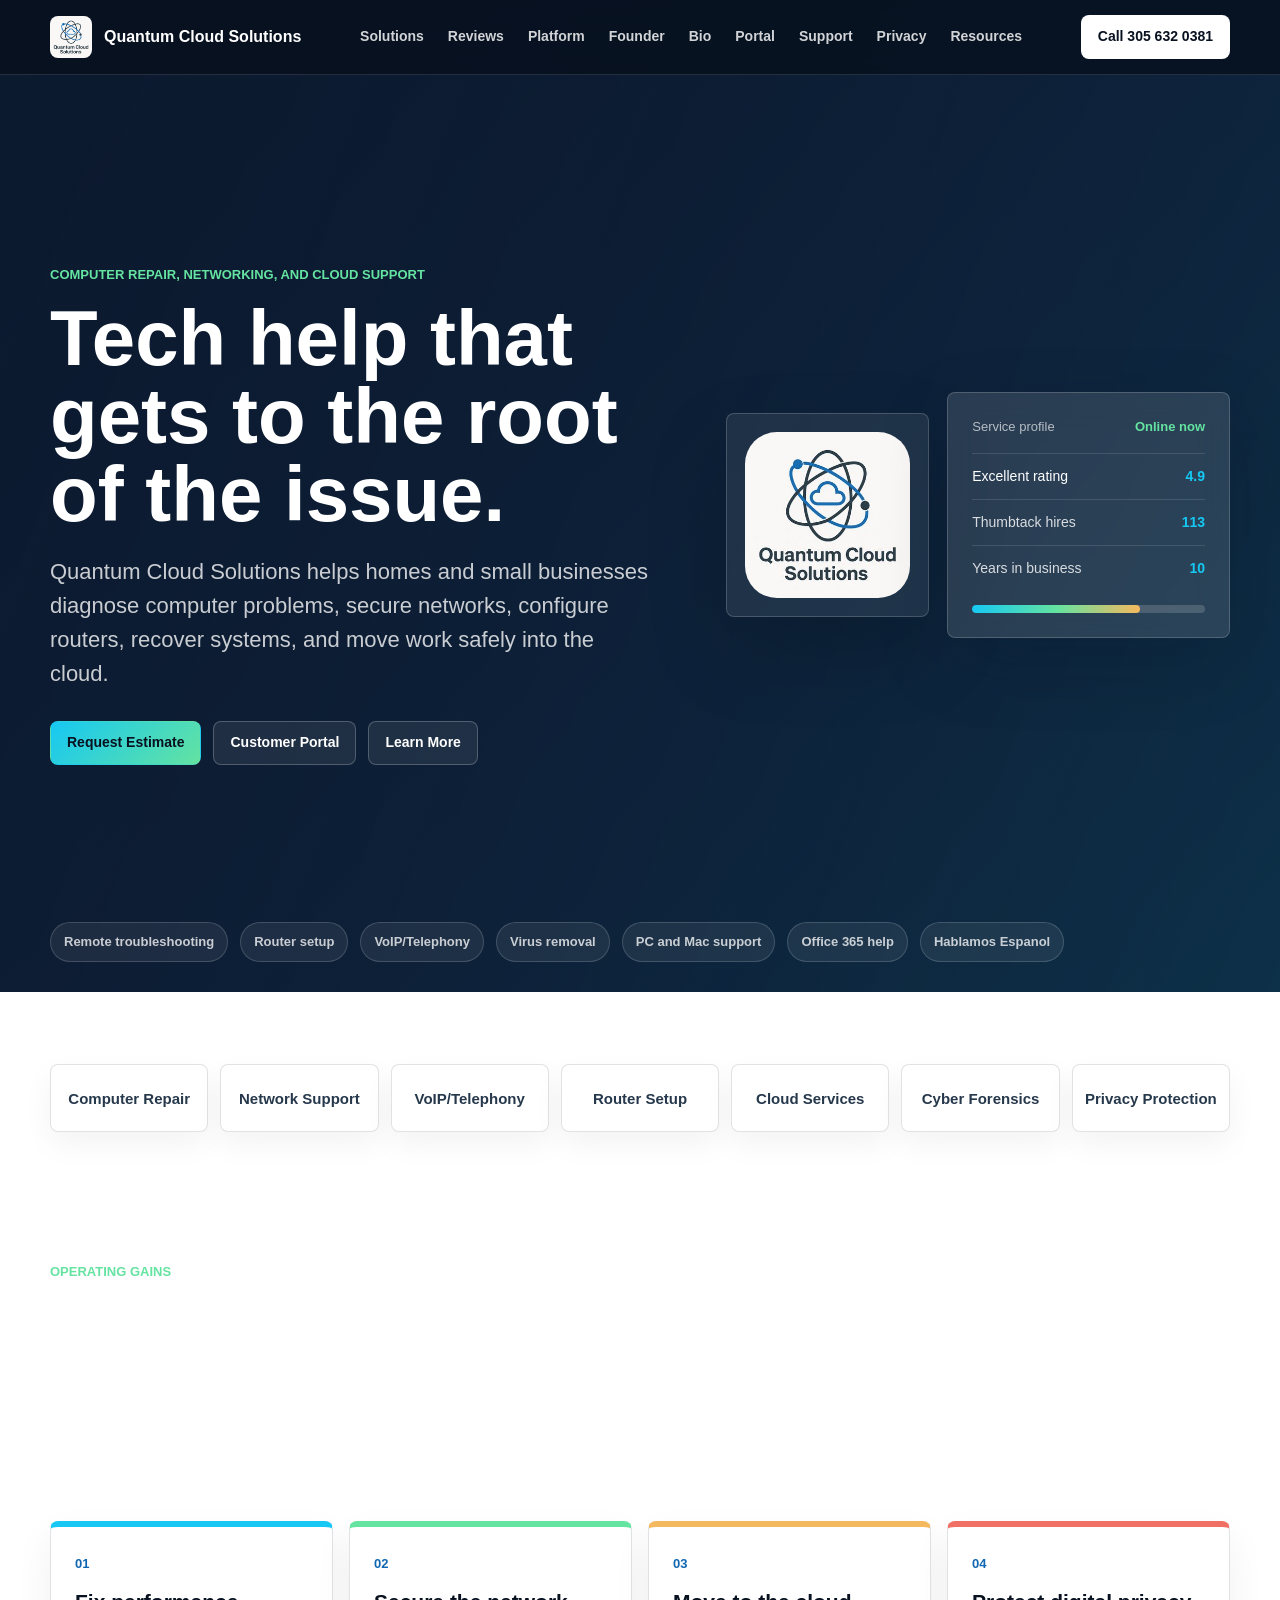
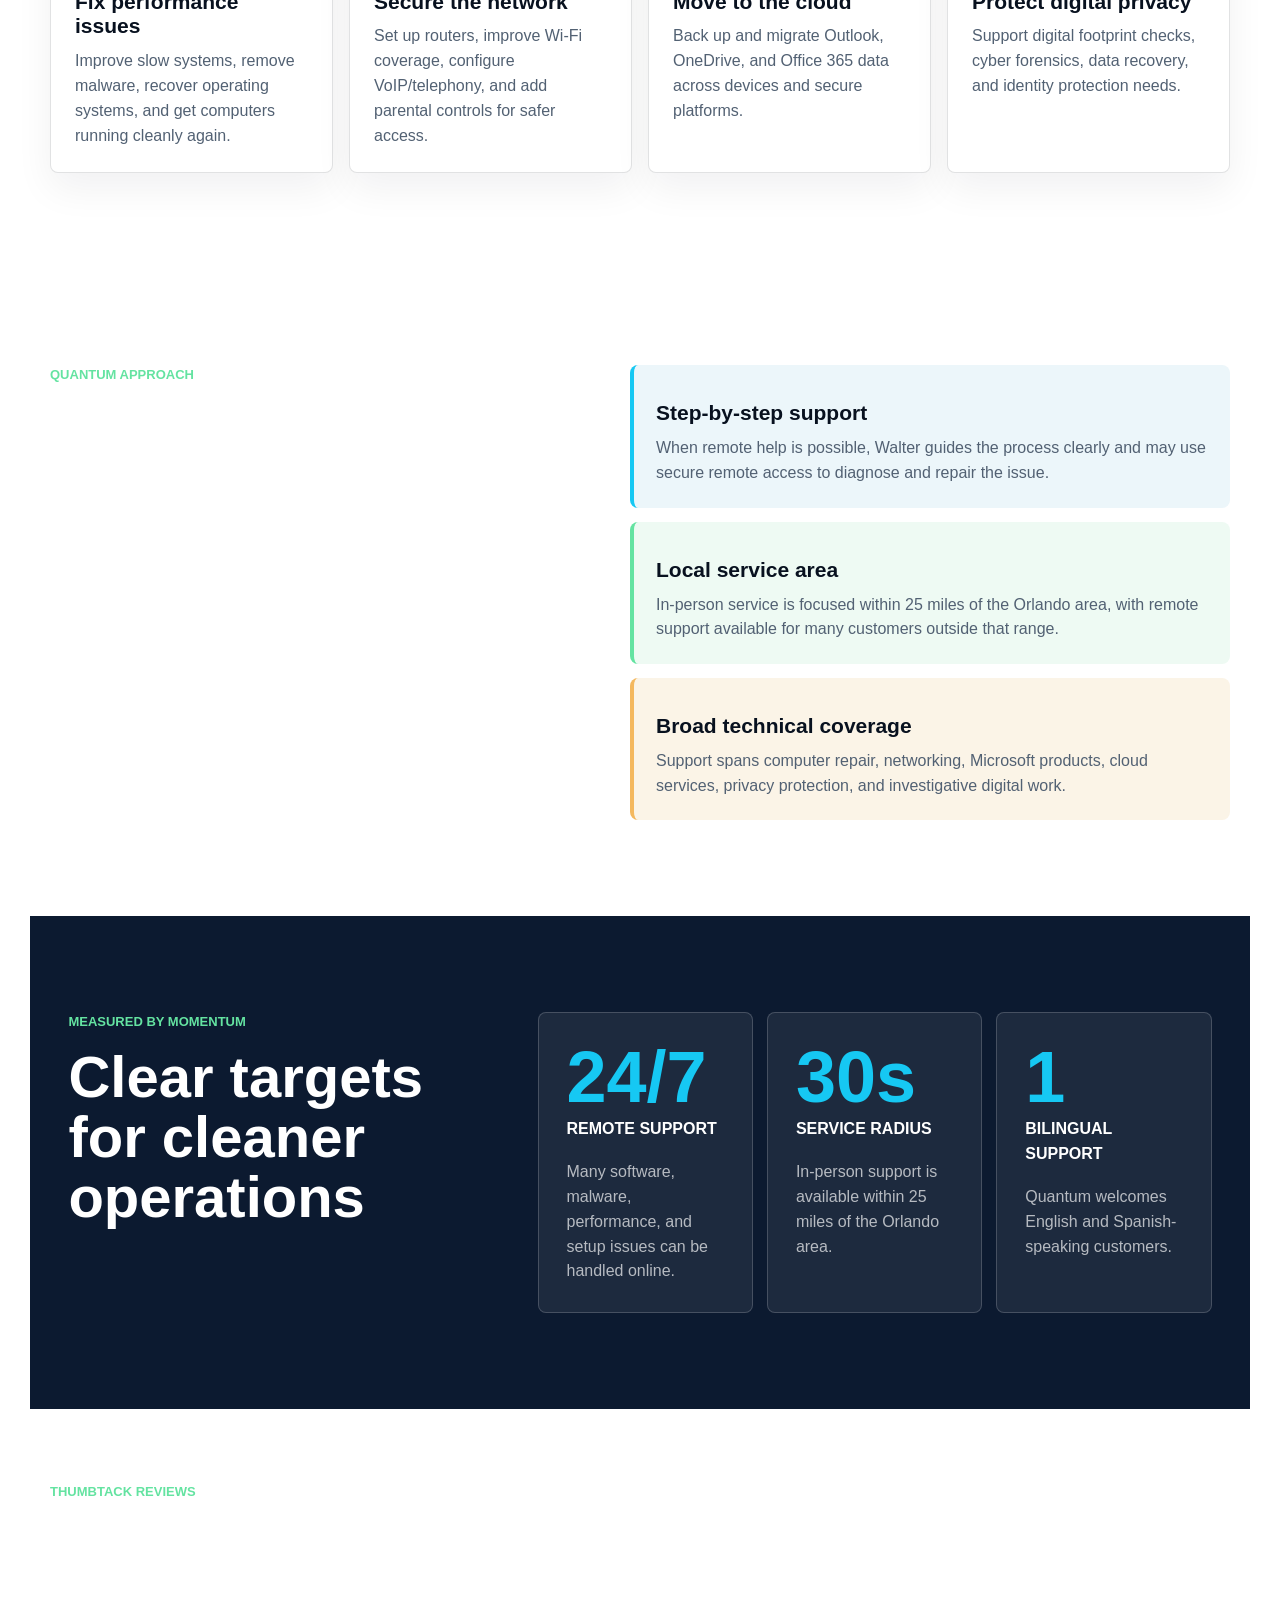
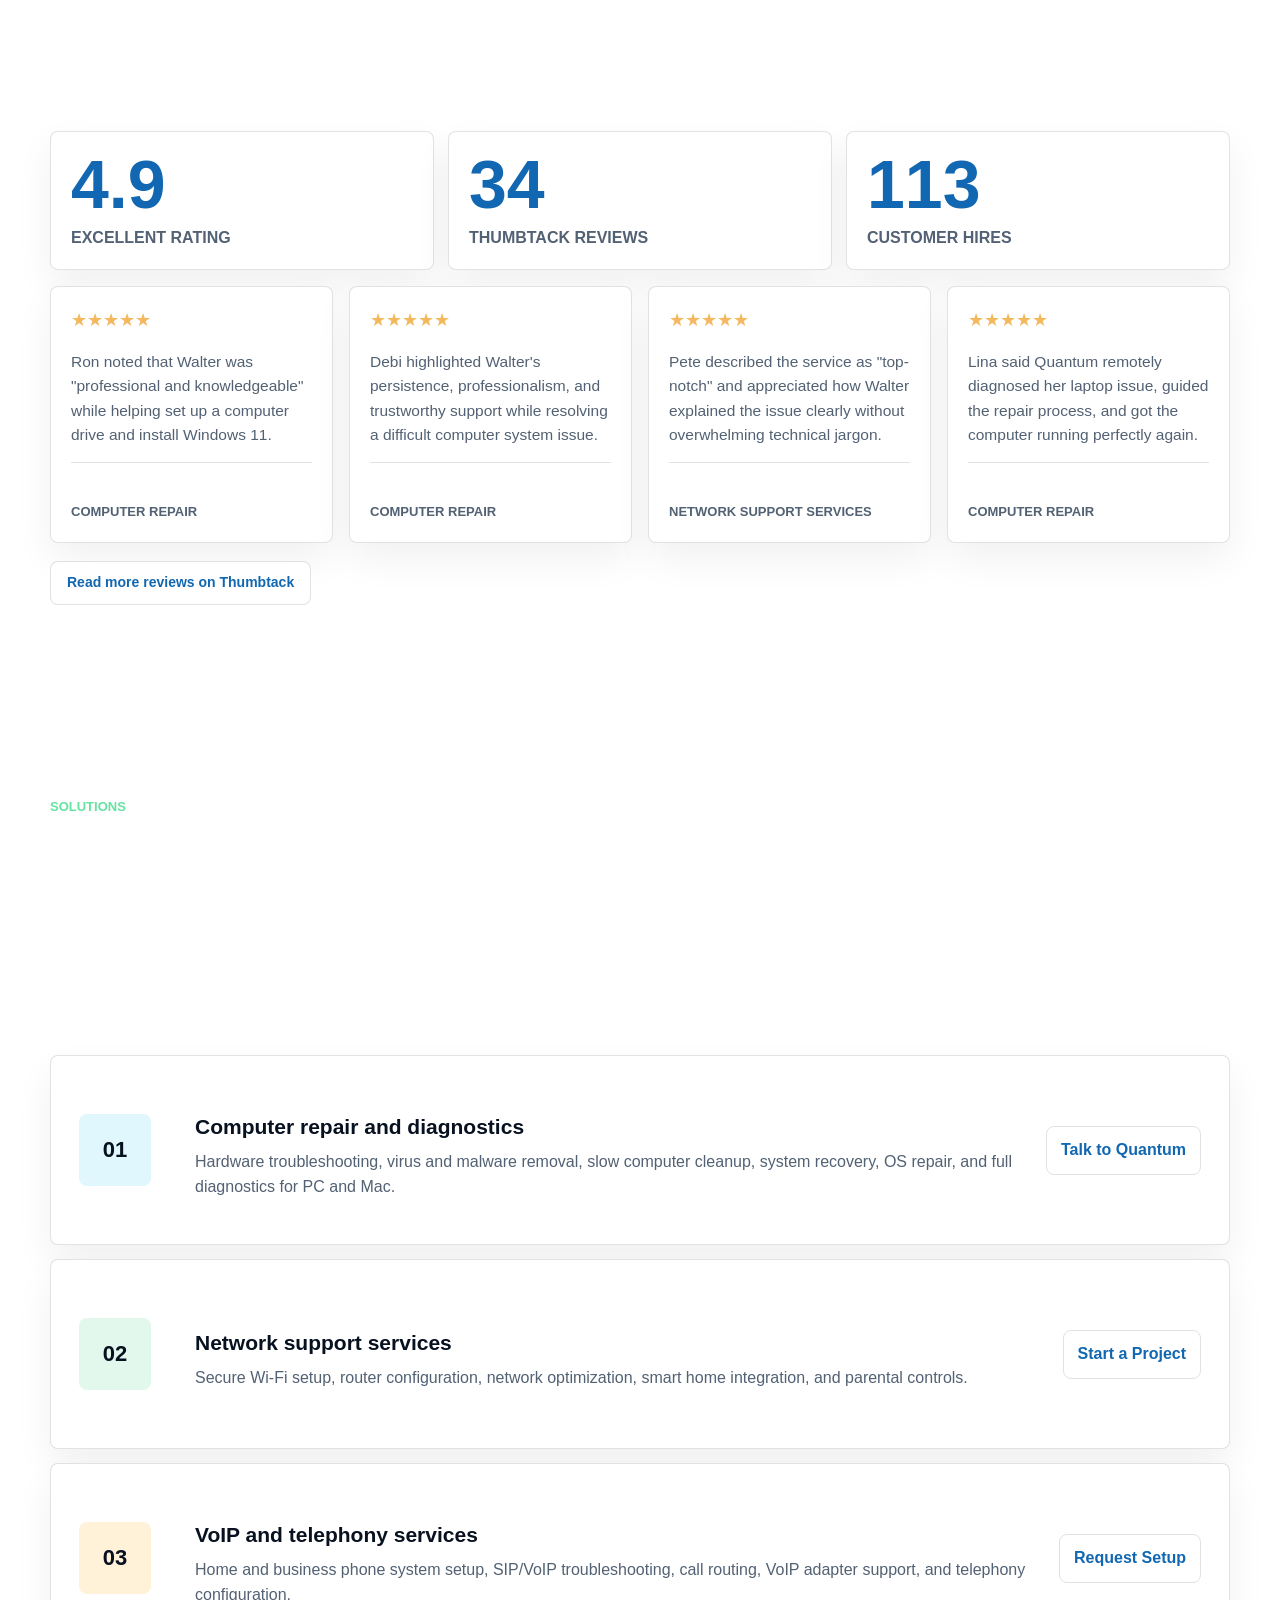
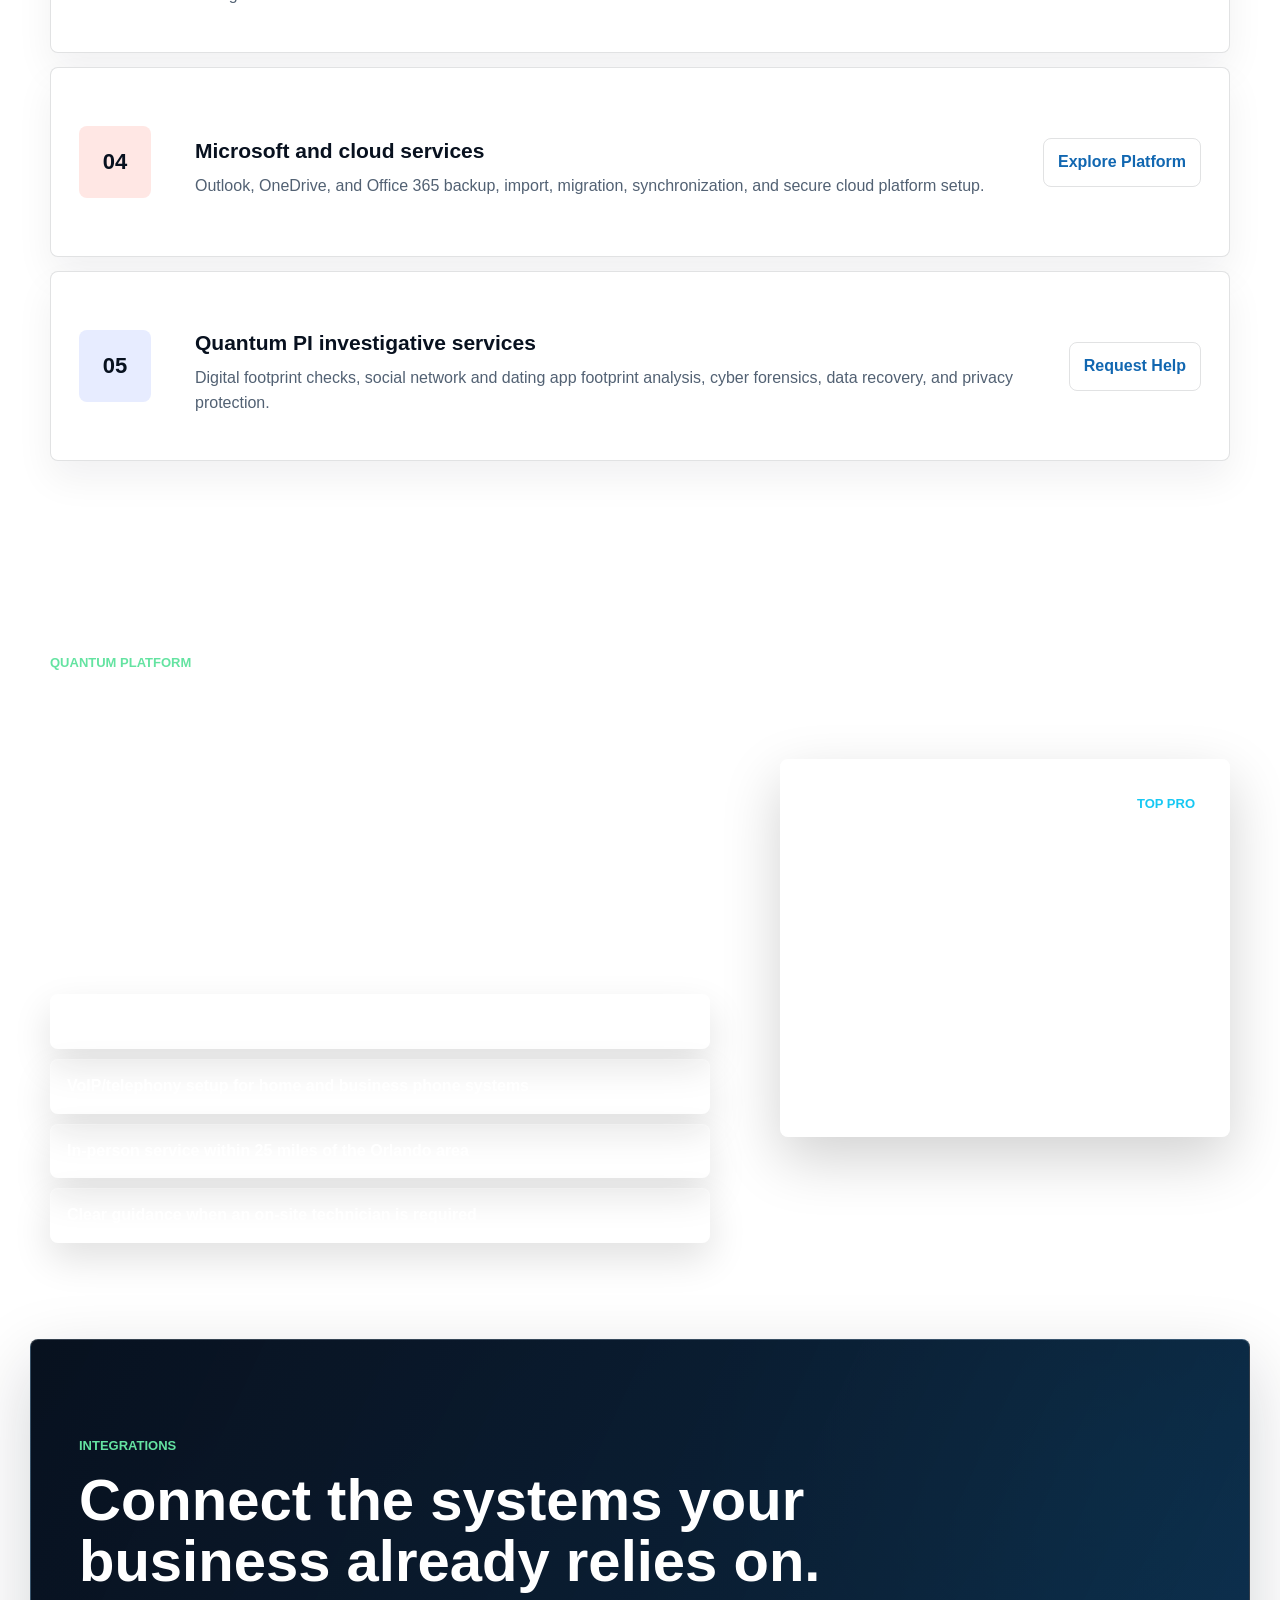
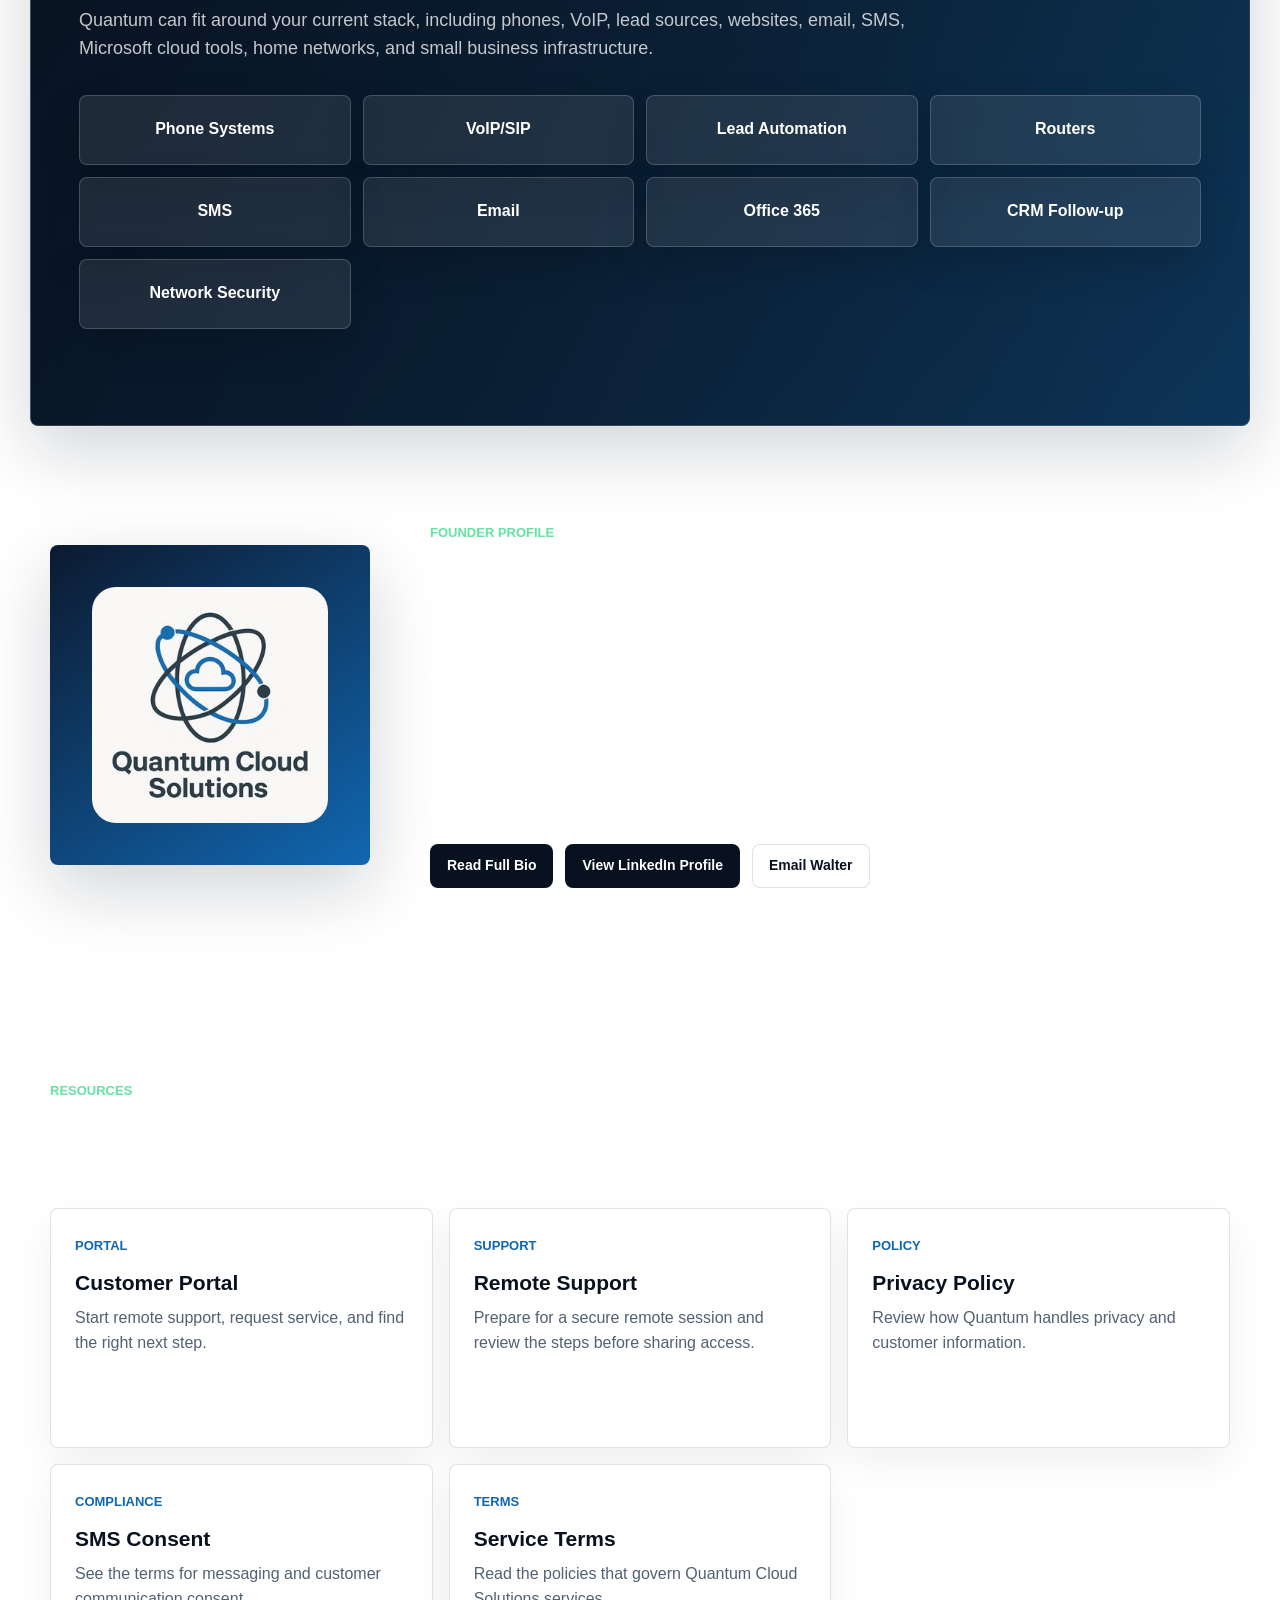
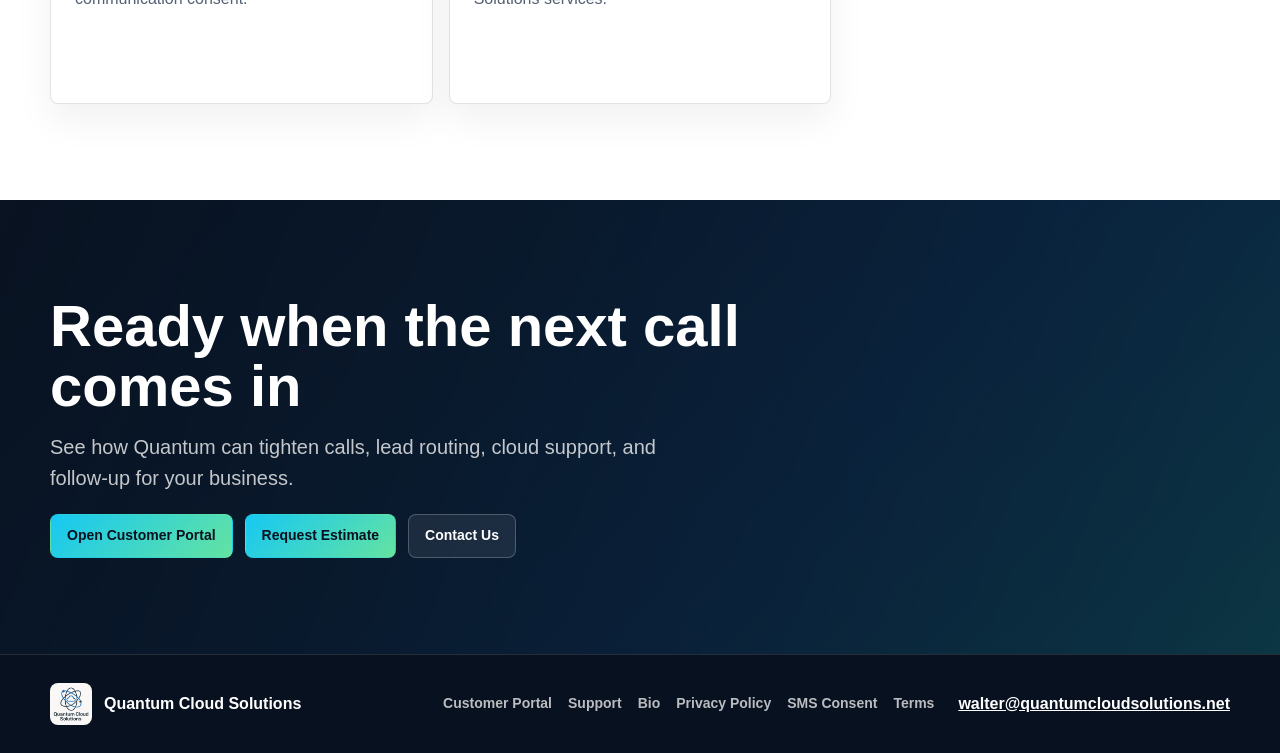
==== commit 6b7e9ea3: "Darken platform cards for contrast" ====
--- a/index.html
+++ b/index.html
@@ -5,7 +5,7 @@
   <meta charset="UTF-8">
   <meta name="viewport" content="width=device-width, initial-scale=1.0">
   <meta name="description" content="Quantum Cloud Solutions provides computer repair, networking, router setup, cloud support, cybersecurity help, and remote troubleshooting in the Orlando and Saint Cloud area.">
-  <link rel="stylesheet" href="styles.css?v=20260601a">
+  <link rel="stylesheet" href="styles.css?v=20260601b">
 </head>
 <body class="home-page">
   <header class="site-header">
--- a/styles.css
+++ b/styles.css
@@ -768,19 +768,23 @@
 }
 
 .platform-points span {
-  border: 1px solid var(--line);
+  border: 1px solid rgba(255, 255, 255, 0.18);
   border-radius: 8px;
   padding: 14px 16px;
-  background: var(--white);
+  color: var(--white);
+  background: rgba(255, 255, 255, 0.08);
+  box-shadow: 0 16px 38px rgba(0, 0, 0, 0.12);
   font-weight: 900;
 }
 
 .service-panel {
-  border: 1px solid var(--line);
+  border: 1px solid rgba(255, 255, 255, 0.18);
   border-radius: 8px;
   padding: clamp(22px, 4vw, 34px);
-  background: var(--white);
-  box-shadow: var(--shadow);
+  color: var(--white);
+  background: rgba(255, 255, 255, 0.08);
+  box-shadow: 0 22px 58px rgba(0, 0, 0, 0.18);
+  backdrop-filter: blur(14px);
 }
 
 .service-panel-header {
@@ -788,14 +792,14 @@
   justify-content: space-between;
   gap: 16px;
   margin-bottom: 18px;
-  color: var(--muted);
+  color: rgba(255, 255, 255, 0.7);
   font-size: 13px;
   font-weight: 900;
   text-transform: uppercase;
 }
 
 .service-panel-header strong {
-  color: var(--blue);
+  color: var(--cyan);
 }
 
 .service-panel-grid {
@@ -808,11 +812,11 @@
   min-height: 82px;
   display: flex;
   align-items: center;
-  border: 1px solid var(--line);
+  border: 1px solid rgba(255, 255, 255, 0.16);
   border-radius: 8px;
   padding: 14px;
-  color: #26384b;
-  background: #f7fbff;
+  color: var(--white);
+  background: rgba(255, 255, 255, 0.07);
   font-weight: 900;
 }
 
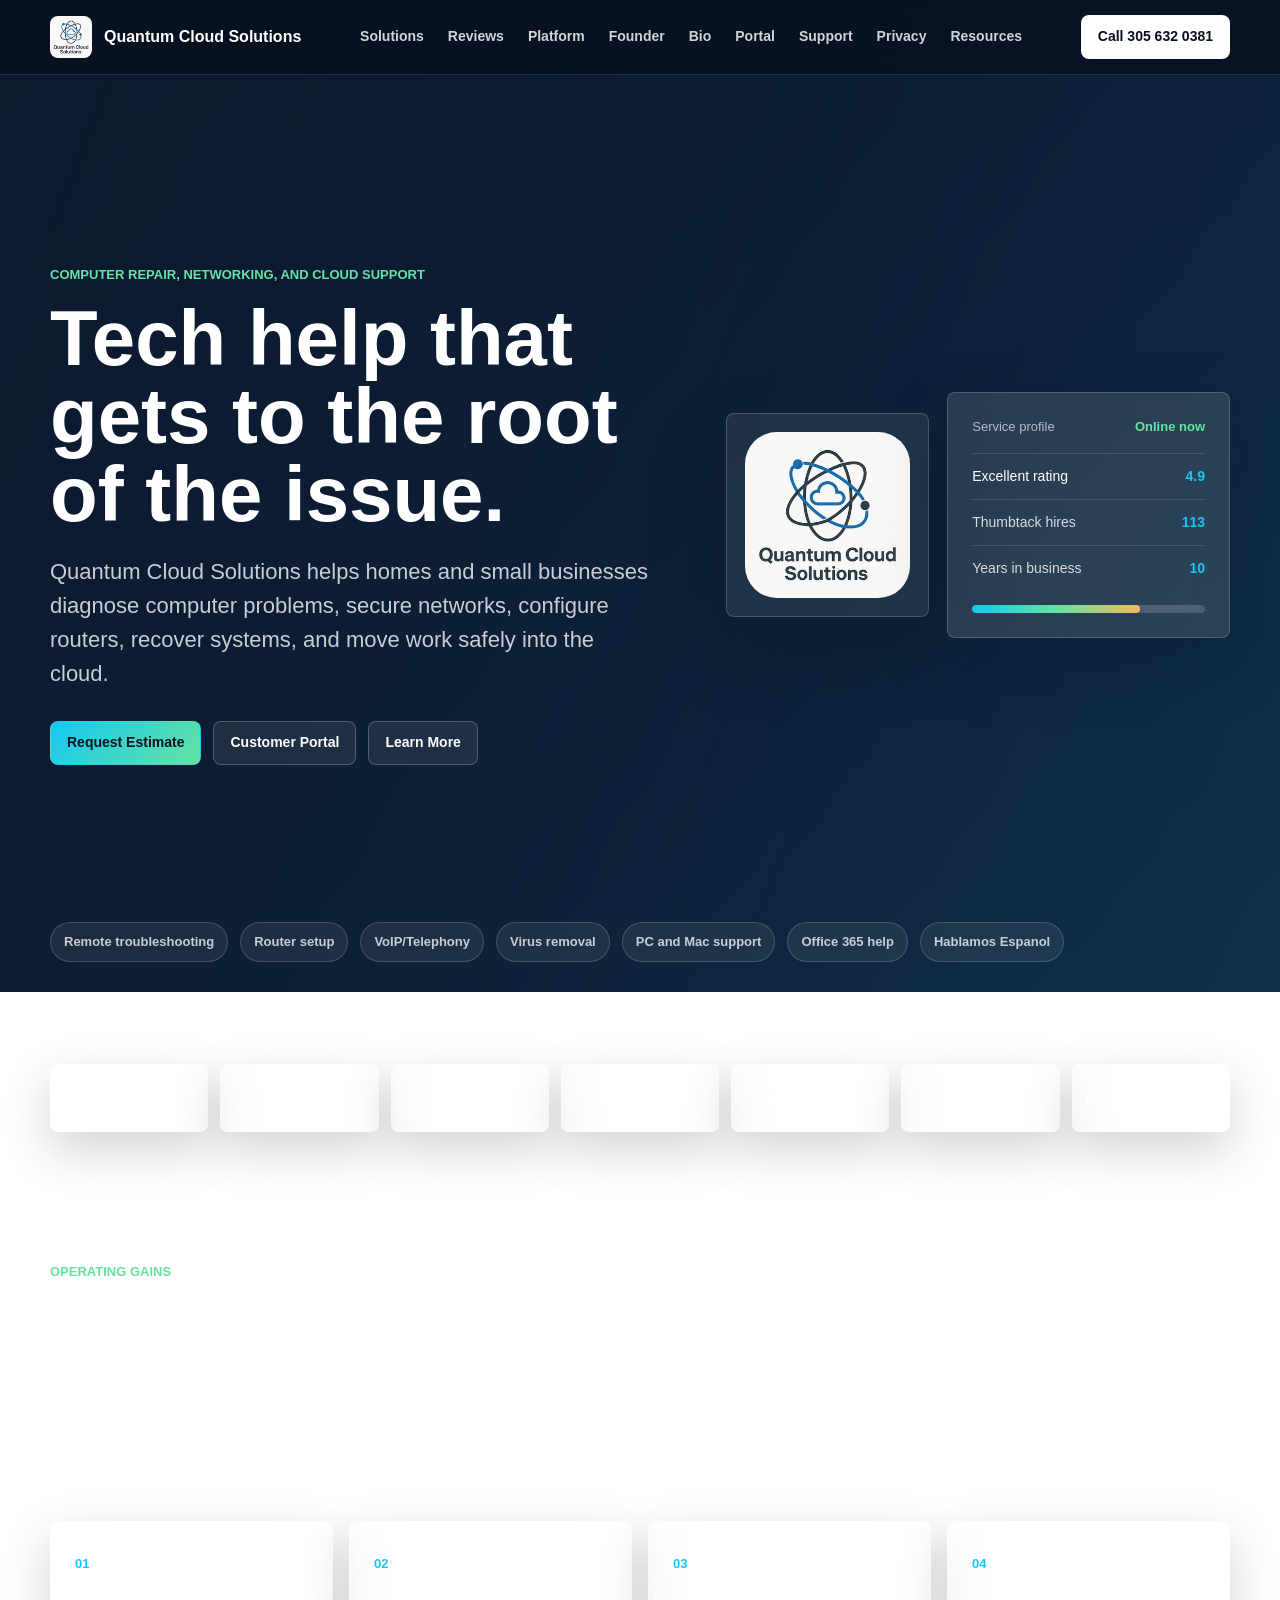
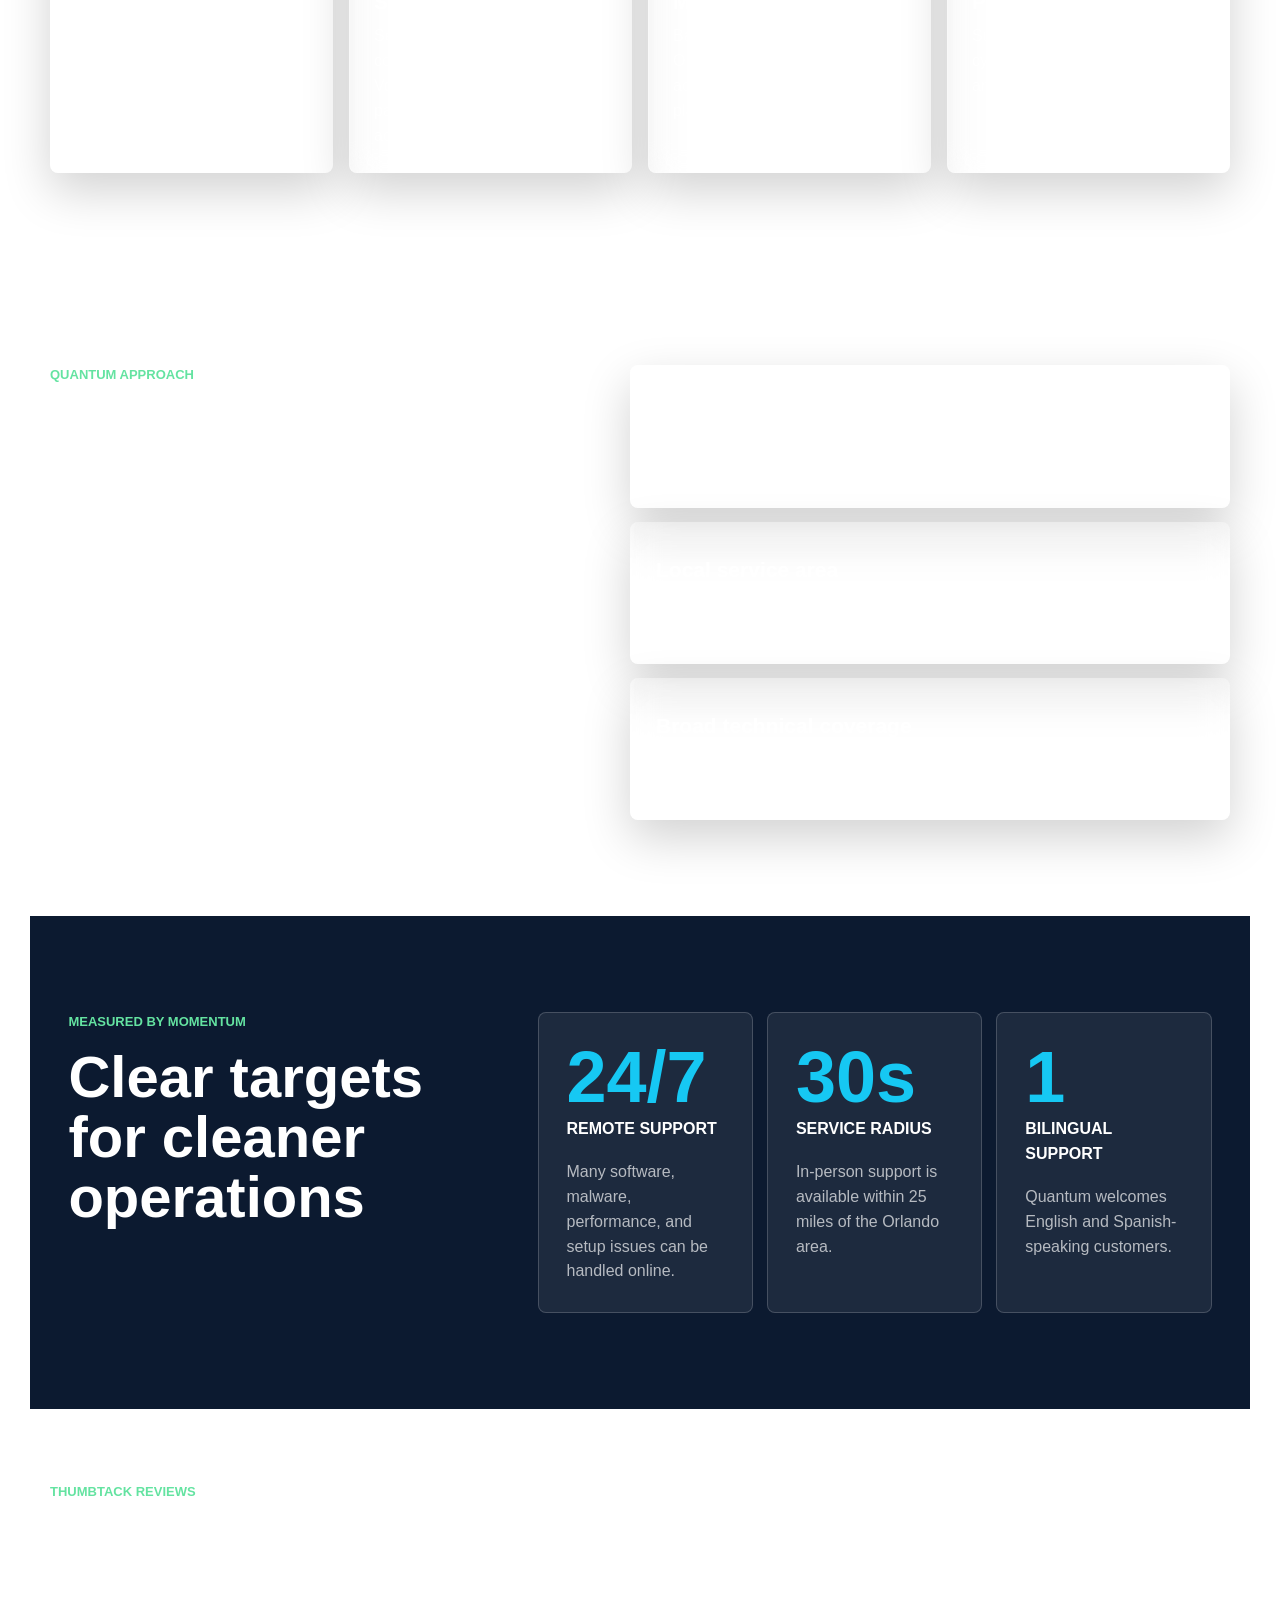
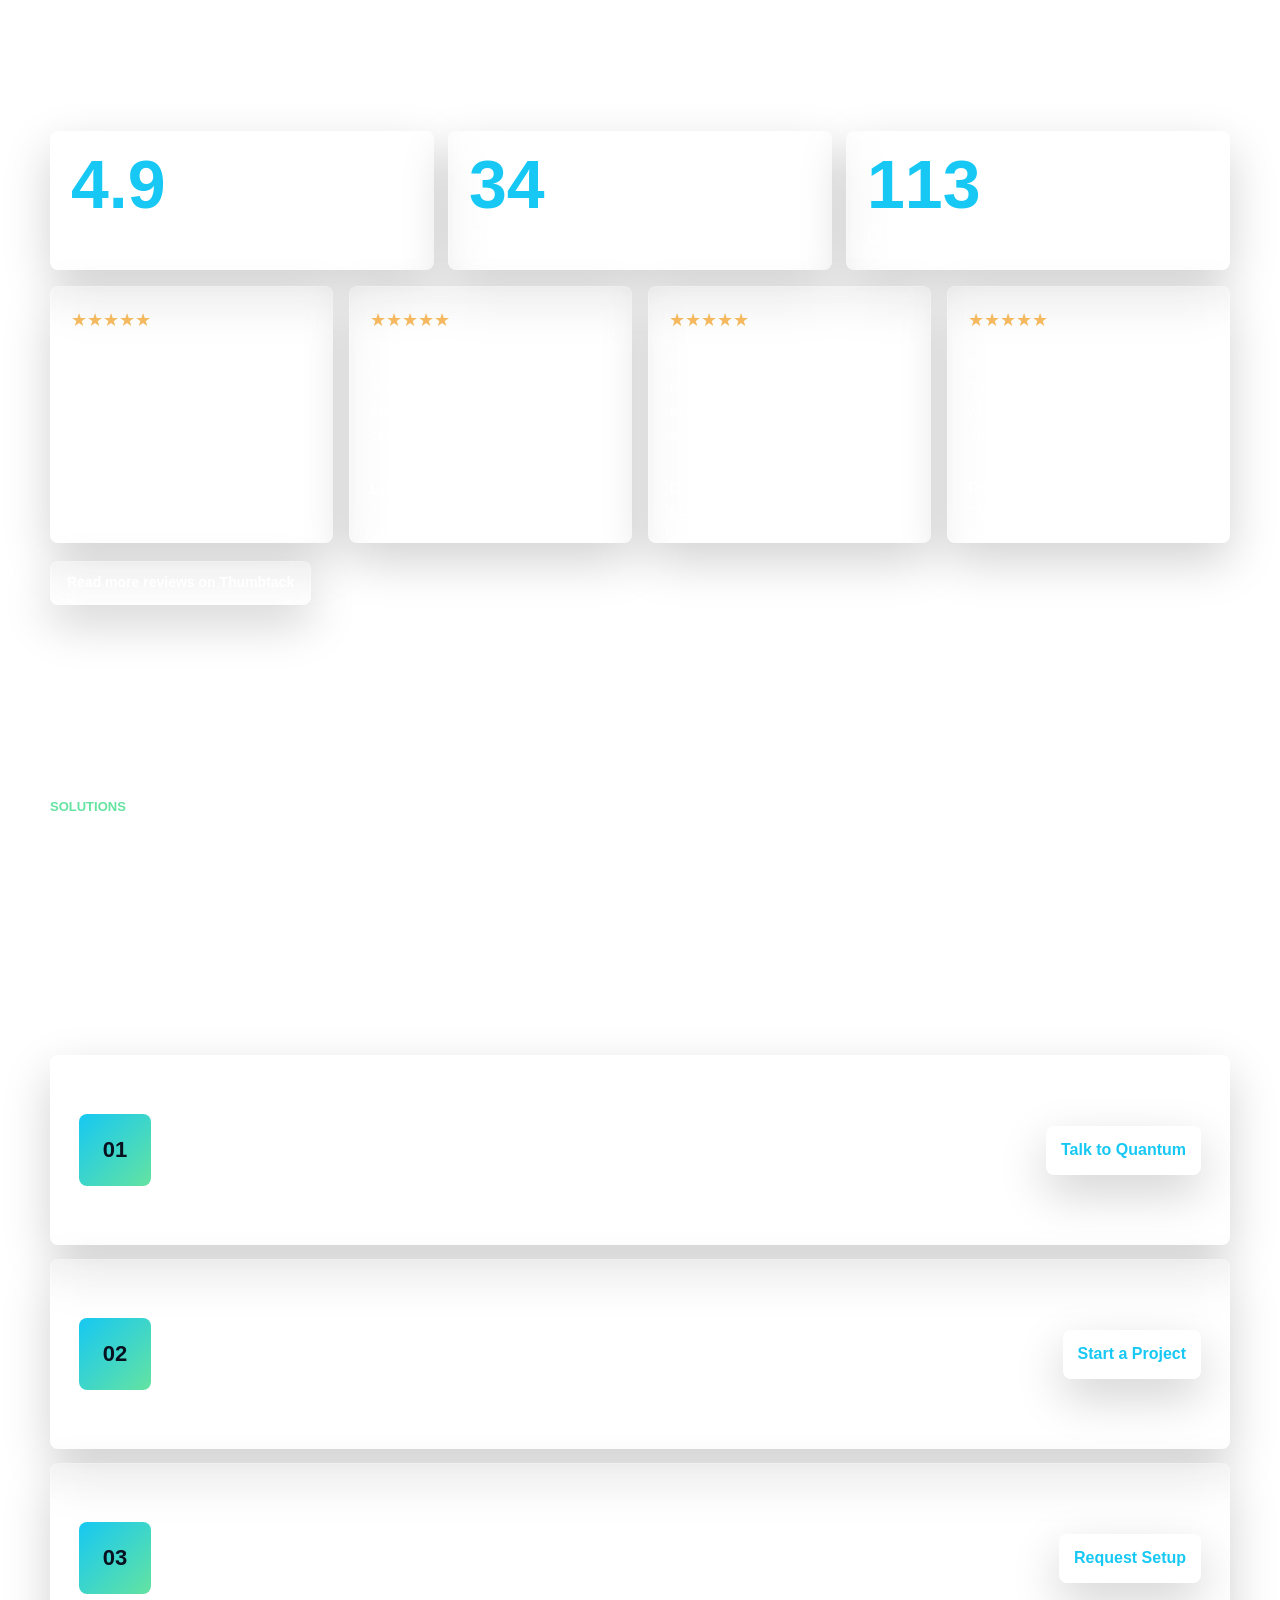
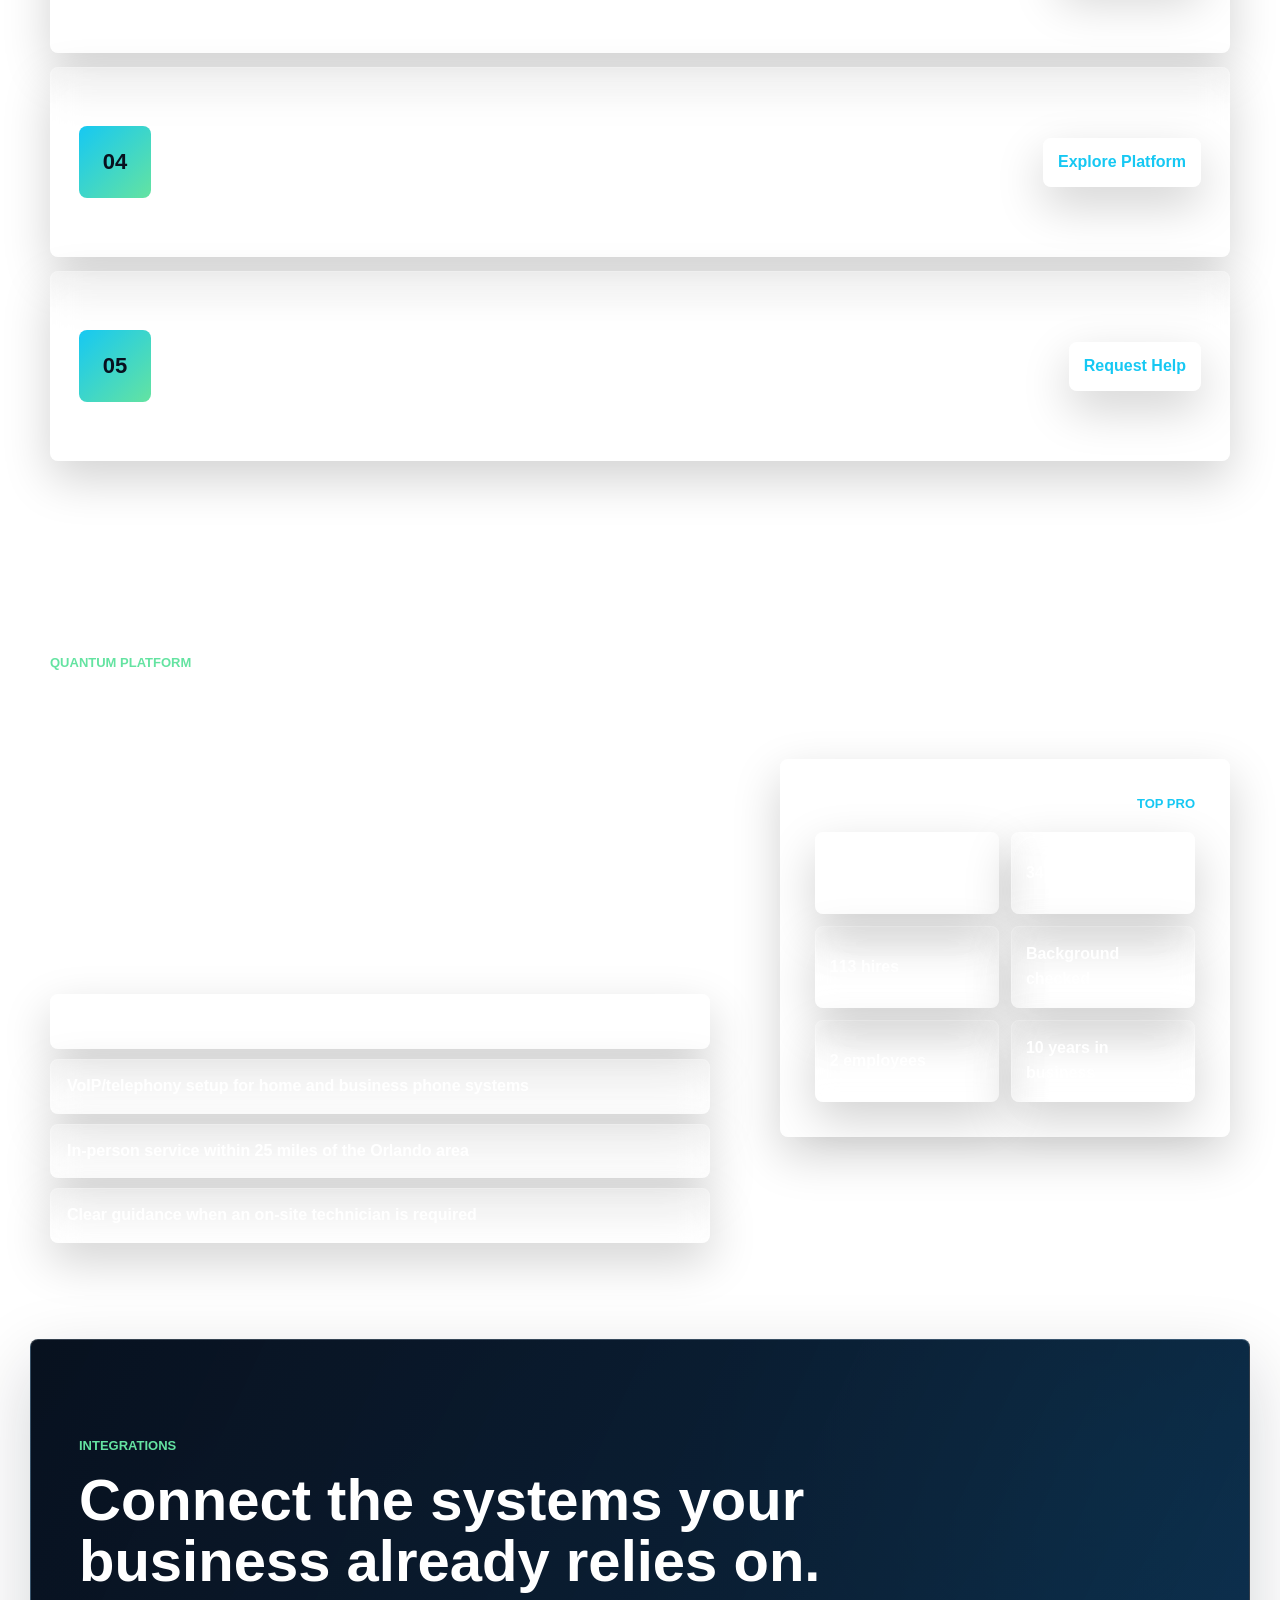
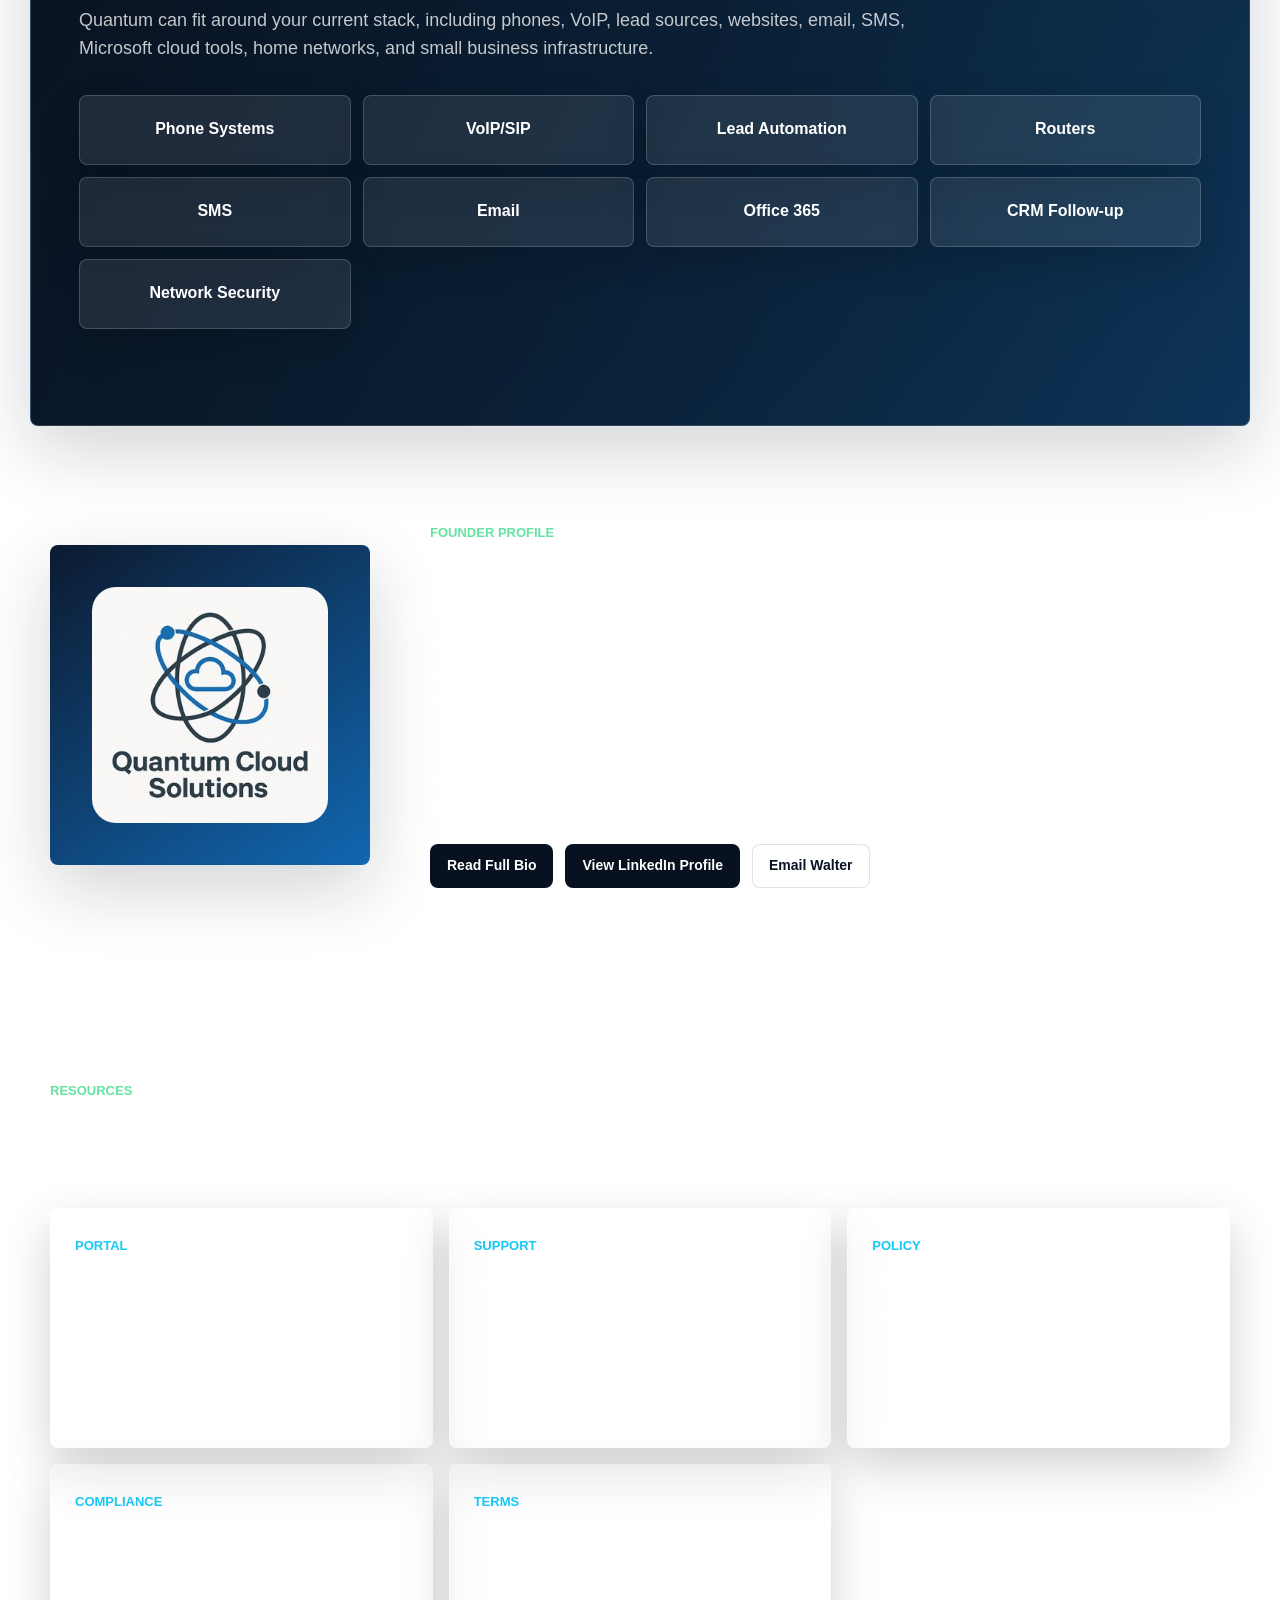
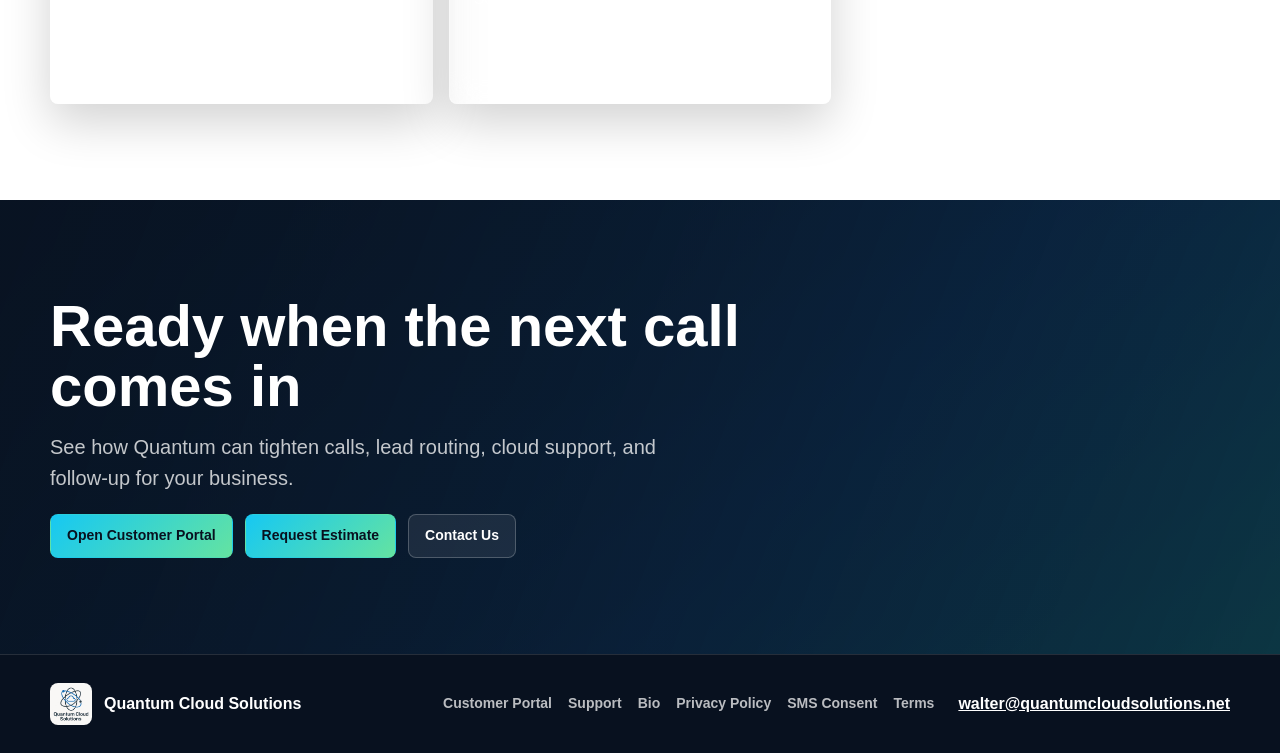
==== commit 77cb223f: "Apply dark cards across home page" ====
--- a/index.html
+++ b/index.html
@@ -5,7 +5,7 @@
   <meta charset="UTF-8">
   <meta name="viewport" content="width=device-width, initial-scale=1.0">
   <meta name="description" content="Quantum Cloud Solutions provides computer repair, networking, router setup, cloud support, cybersecurity help, and remote troubleshooting in the Orlando and Saint Cloud area.">
-  <link rel="stylesheet" href="styles.css?v=20260601b">
+  <link rel="stylesheet" href="styles.css?v=20260601c">
 </head>
 <body class="home-page">
   <header class="site-header">
--- a/styles.css
+++ b/styles.css
@@ -1671,3 +1671,65 @@
     grid-template-columns: repeat(2, minmax(0, 1fr));
   }
 }
+
+/* Unified dark card treatment for the main page. */
+.home-page .trust-grid span,
+.home-page .outcome-card,
+.home-page .difference-list article,
+.home-page .review-summary div,
+.home-page .review-card,
+.home-page .solution-item,
+.home-page .resource-card,
+.home-page .platform-points span,
+.home-page .service-panel,
+.home-page .service-panel-grid span,
+.home-page .review-link,
+.home-page .solution-item a {
+  border-color: rgba(255, 255, 255, 0.18);
+  color: var(--white);
+  background: rgba(255, 255, 255, 0.08);
+  box-shadow: 0 18px 48px rgba(0, 0, 0, 0.18);
+  backdrop-filter: blur(14px);
+}
+
+.home-page .outcome-card span,
+.home-page .resource-card span,
+.home-page .review-summary strong,
+.home-page .service-panel-header strong,
+.home-page .solution-item a {
+  color: var(--cyan);
+}
+
+.home-page .trust-grid span,
+.home-page .outcome-card h3,
+.home-page .difference-list h3,
+.home-page .review-card strong,
+.home-page .solution-item h3,
+.home-page .resource-card h3,
+.home-page .service-panel-grid span {
+  color: var(--white);
+}
+
+.home-page .outcome-card p,
+.home-page .difference-list p,
+.home-page .review-card p,
+.home-page .review-card span,
+.home-page .review-summary span,
+.home-page .solution-item p,
+.home-page .resource-card p,
+.home-page .service-panel-header {
+  color: rgba(255, 255, 255, 0.72);
+}
+
+.home-page .review-card footer {
+  border-top-color: rgba(255, 255, 255, 0.16);
+}
+
+.home-page .solution-number,
+.home-page .solution-item:nth-child(2) .solution-number,
+.home-page .solution-item:nth-child(3) .solution-number,
+.home-page .solution-item:nth-child(4) .solution-number,
+.home-page .solution-item:nth-child(5) .solution-number {
+  color: var(--ink);
+  background: linear-gradient(135deg, var(--cyan), var(--lime));
+}
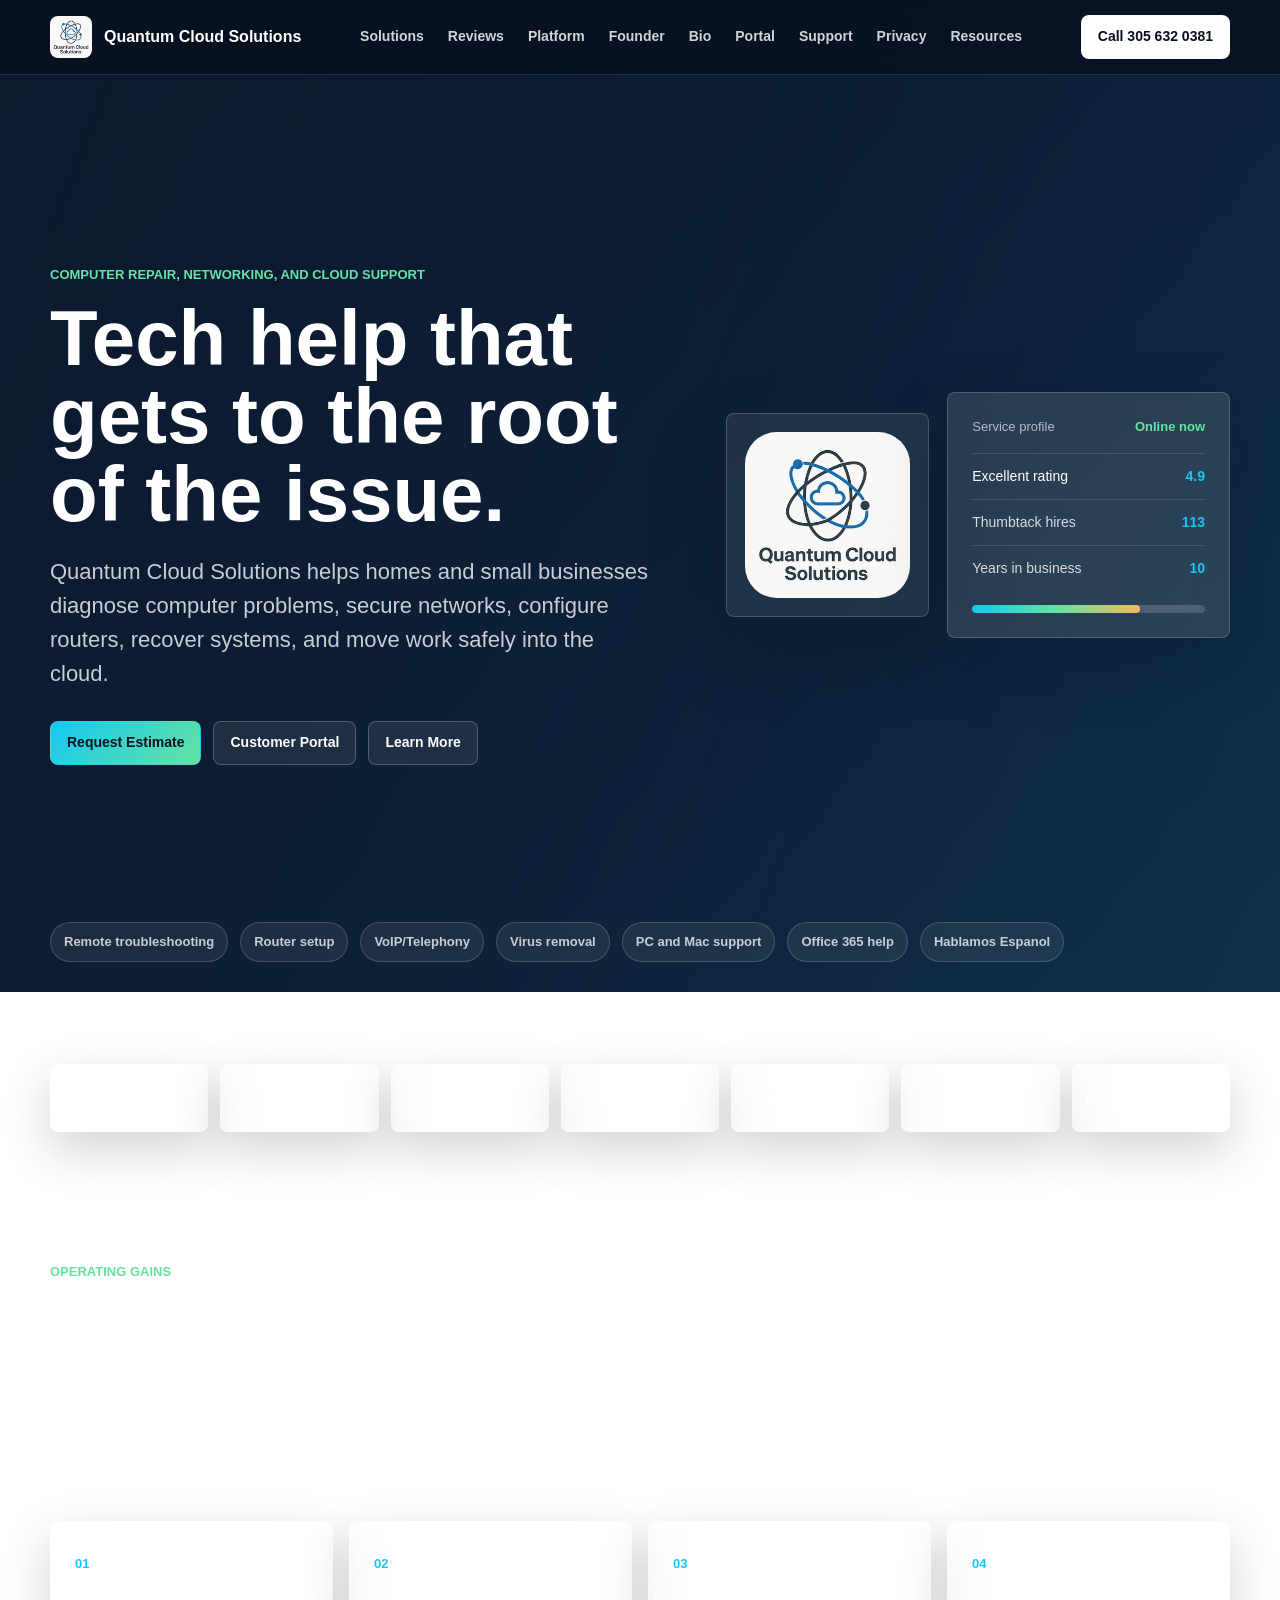
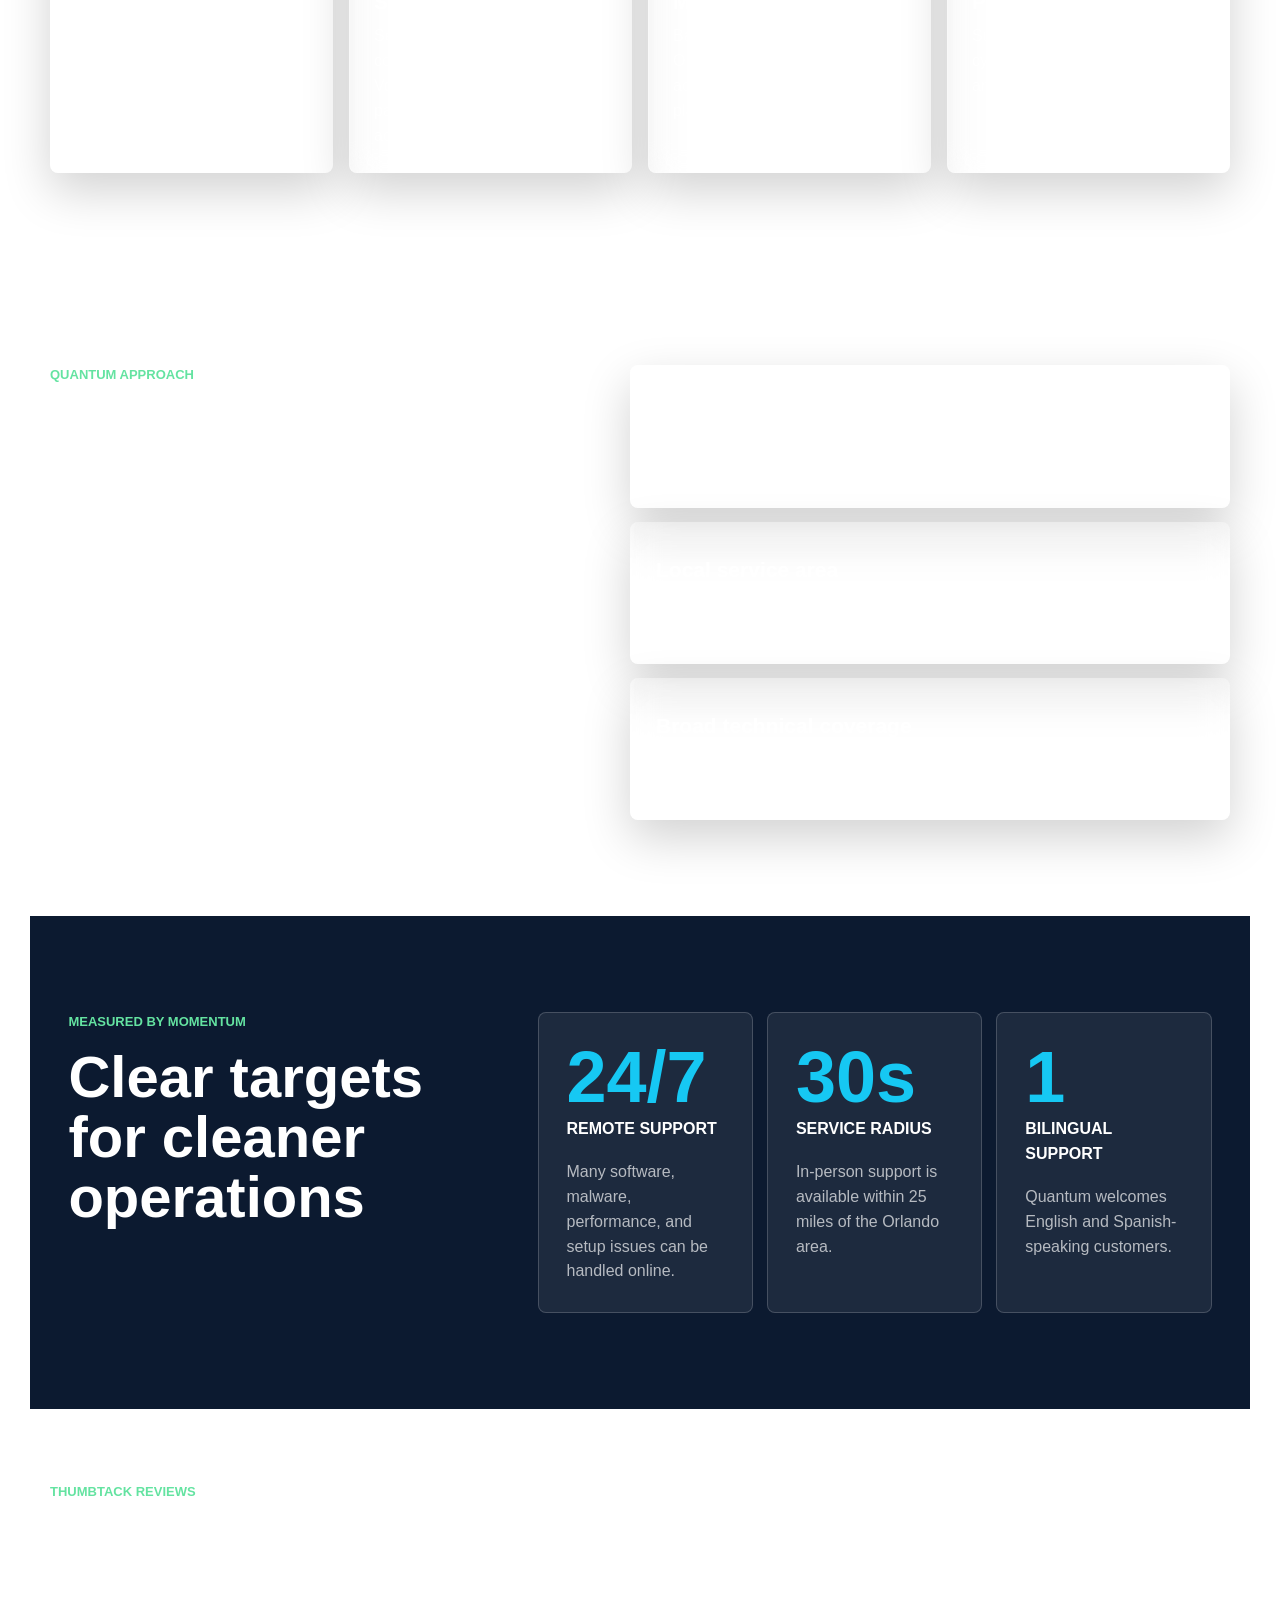
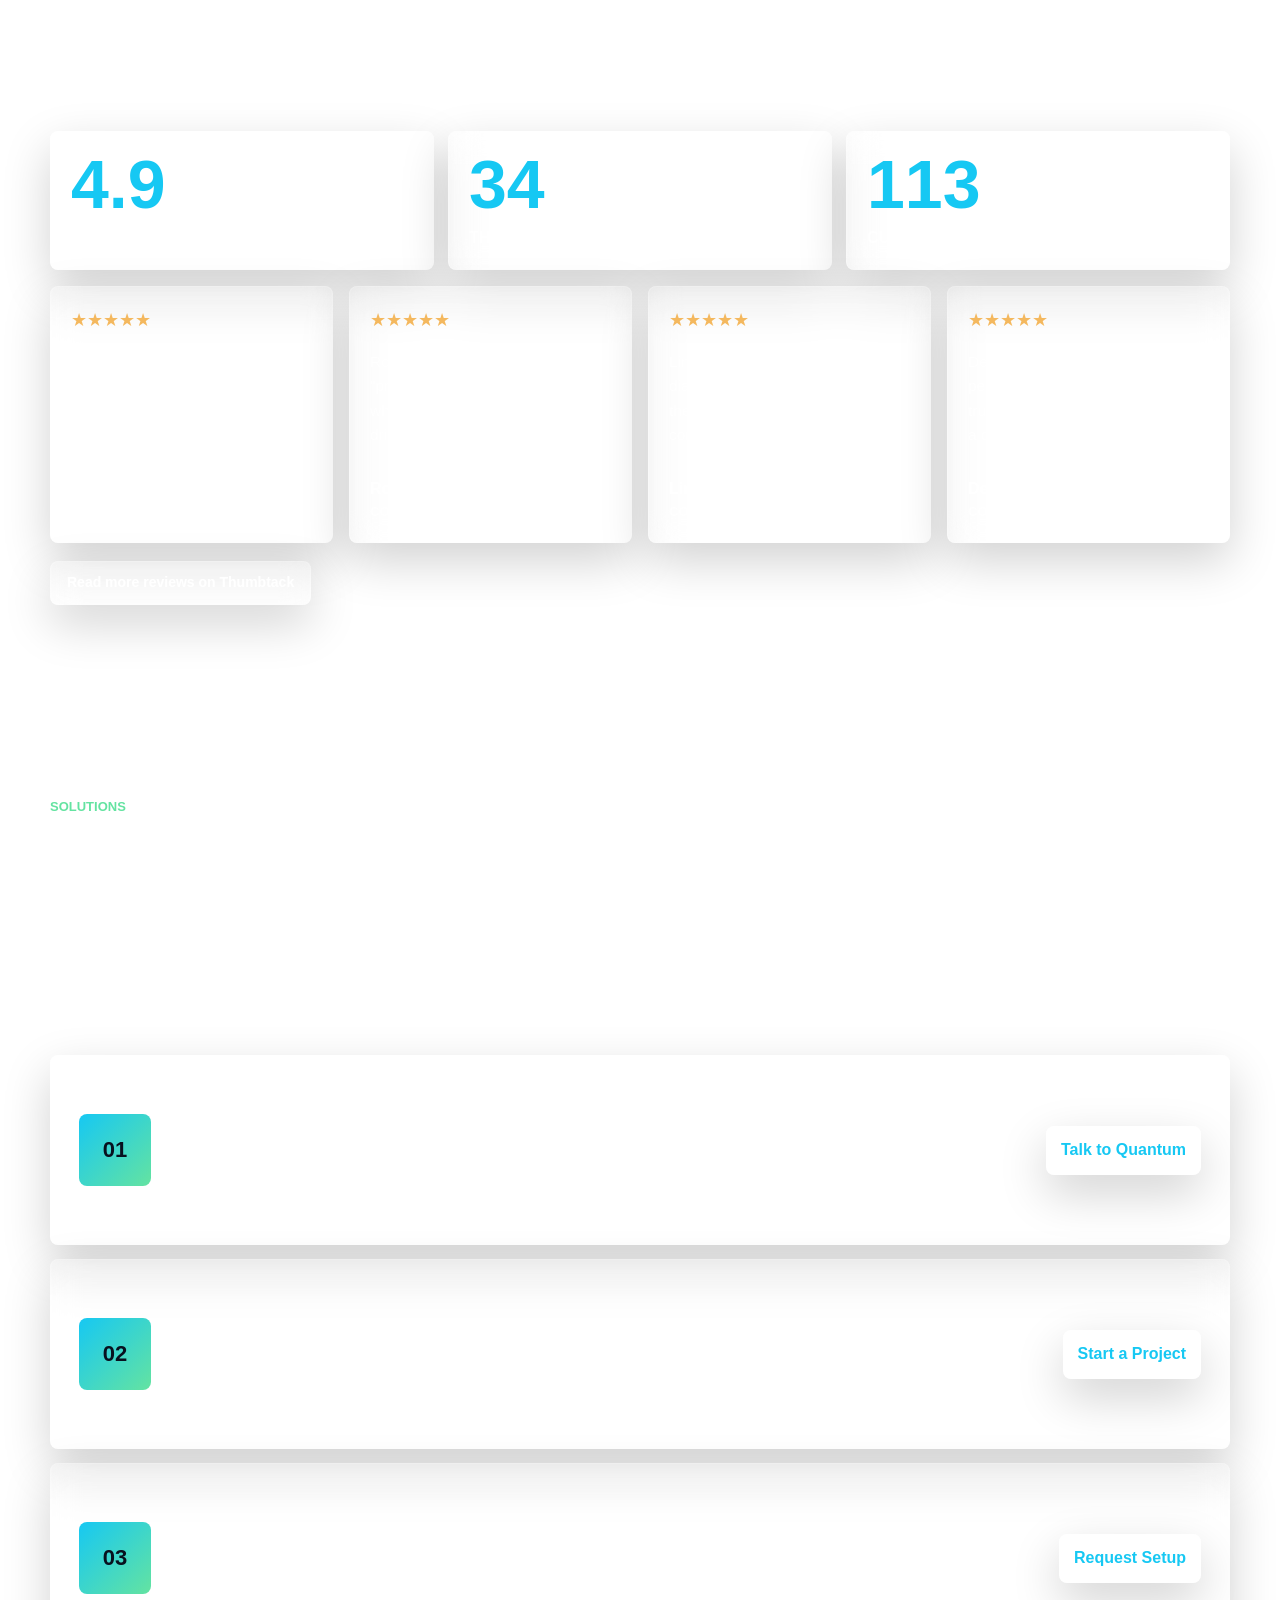
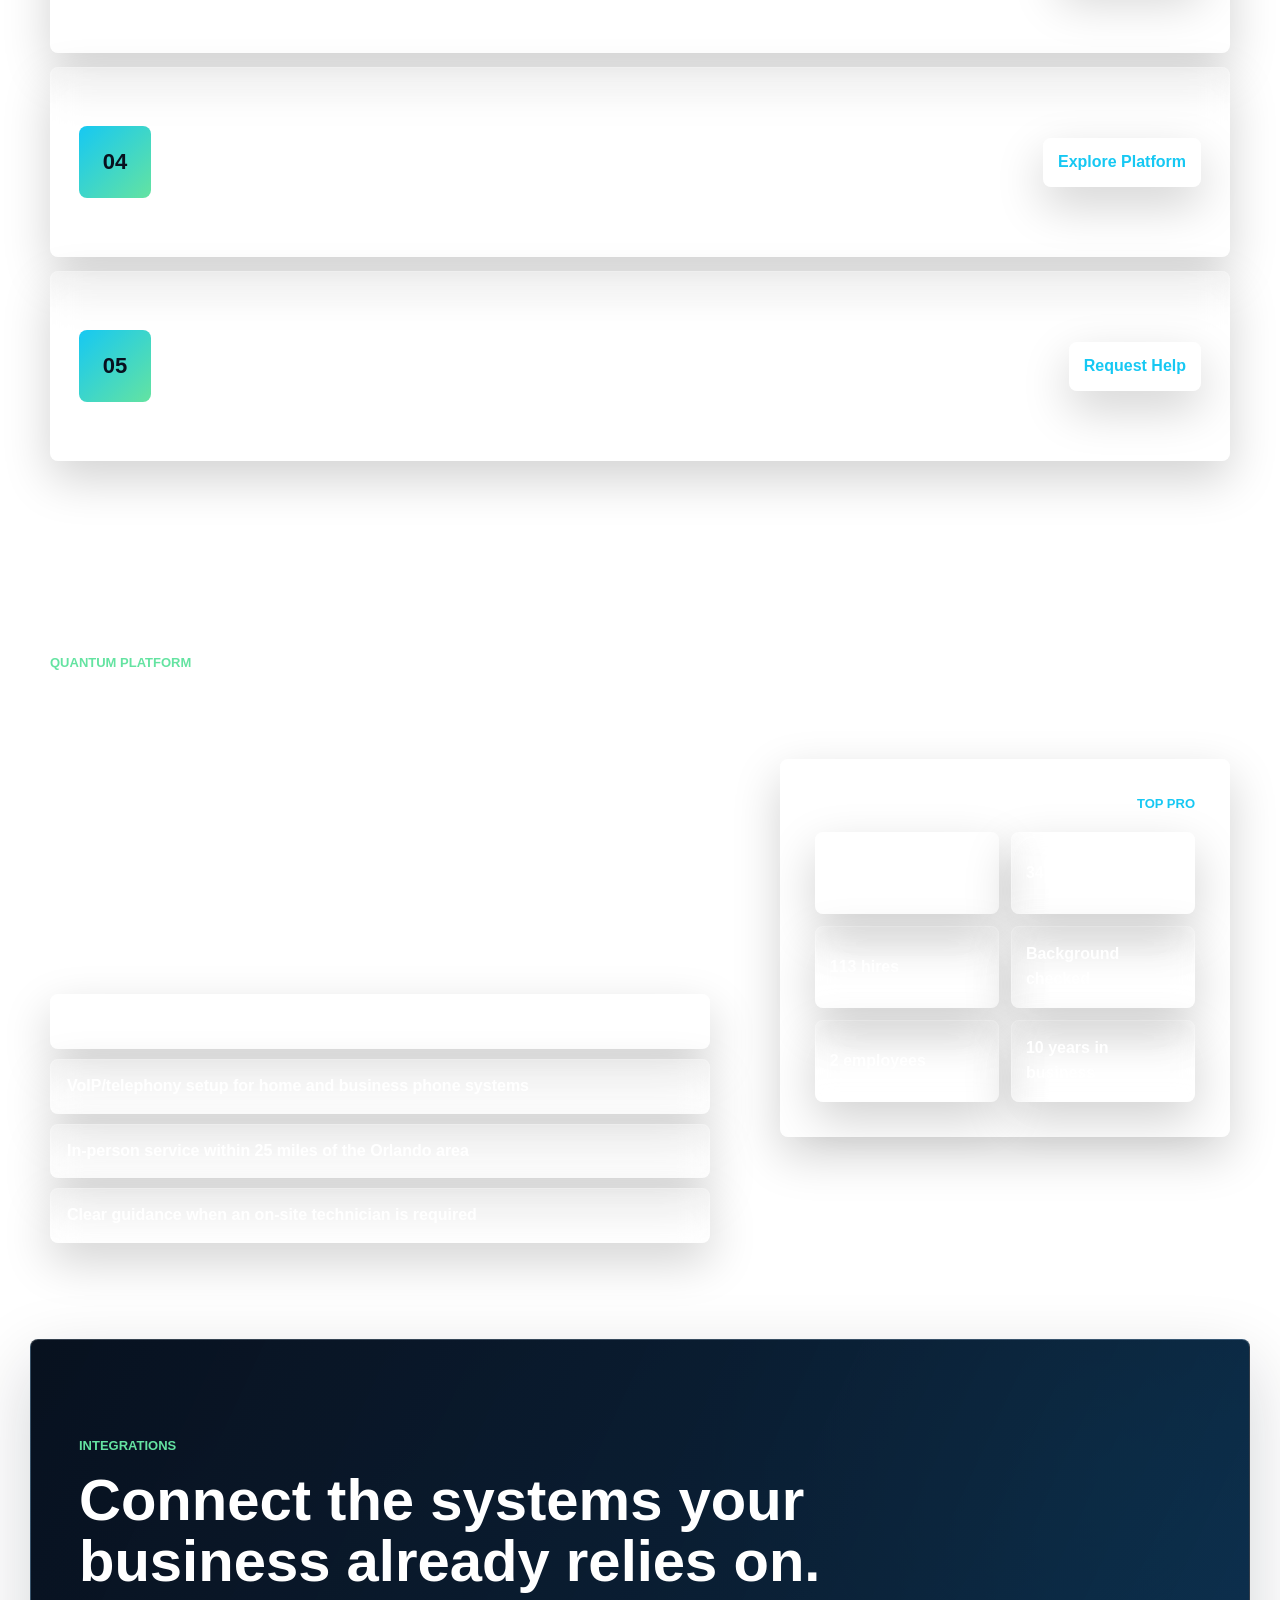
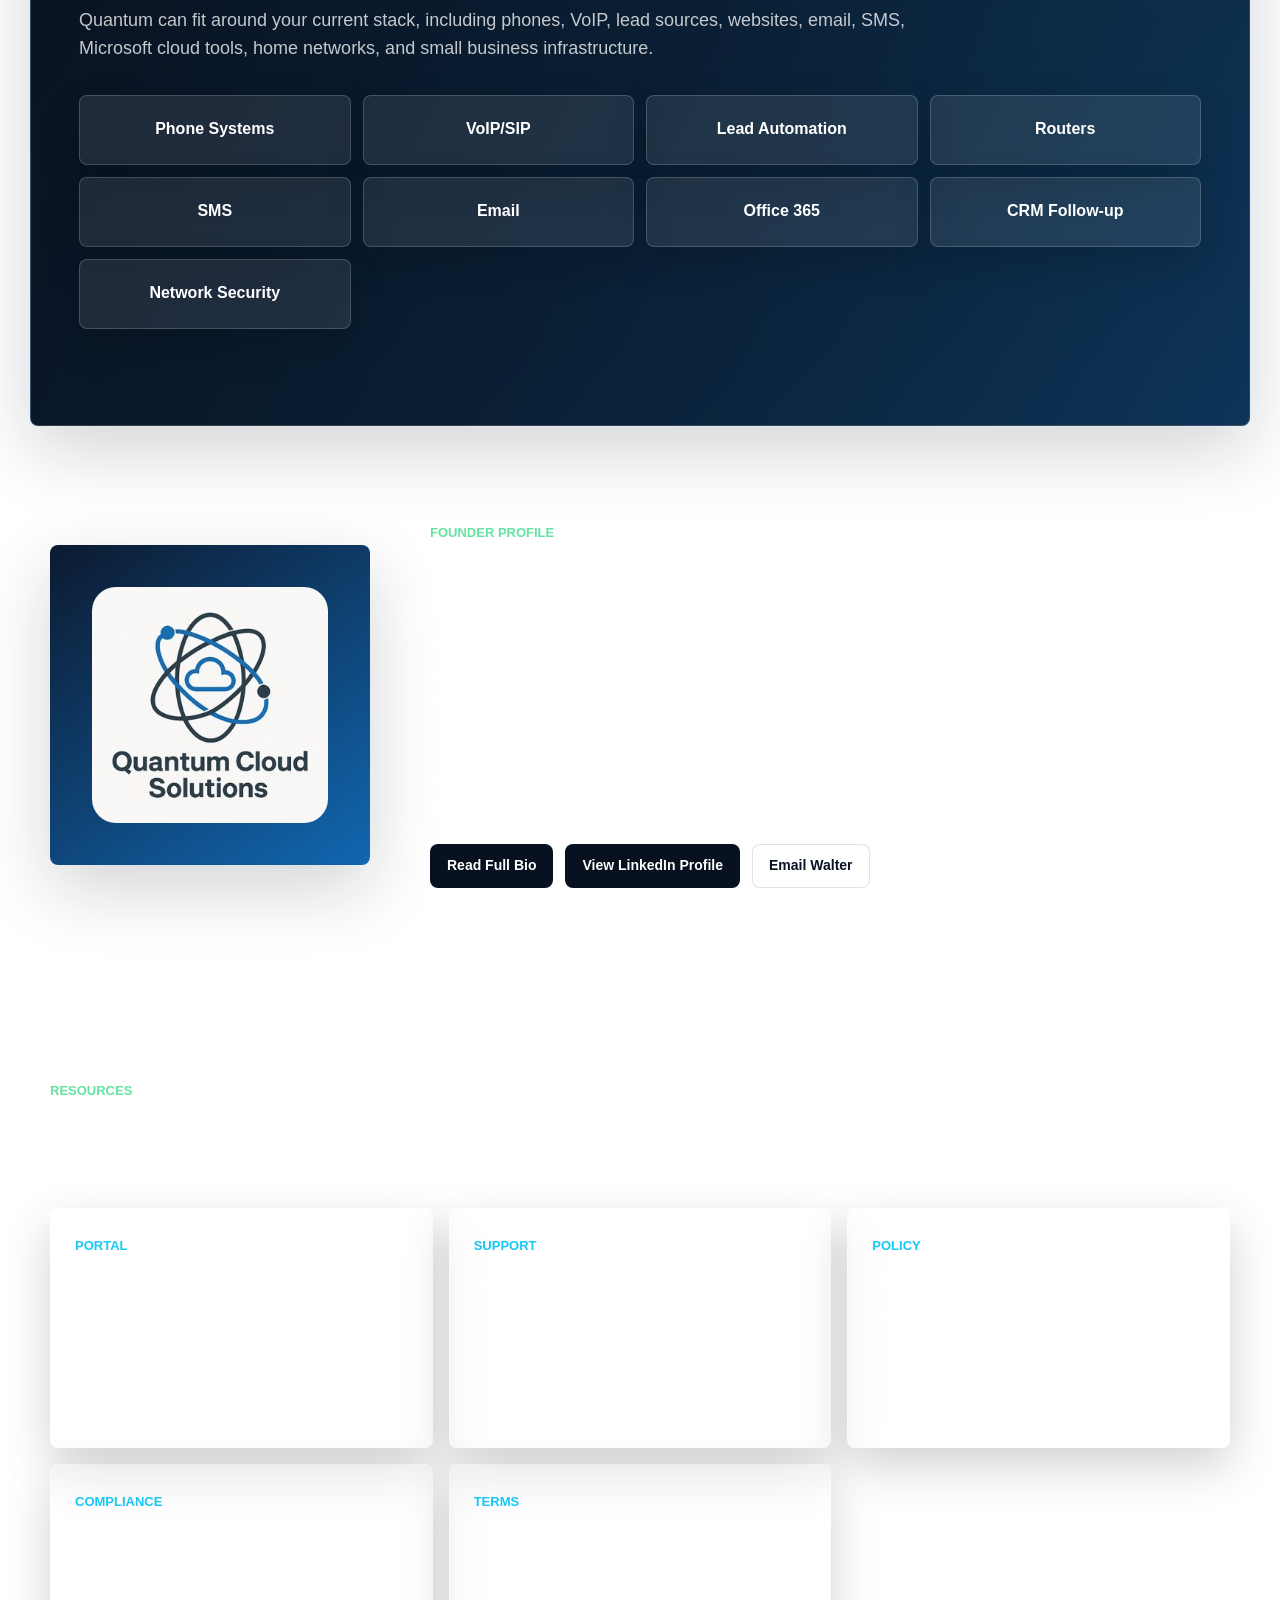
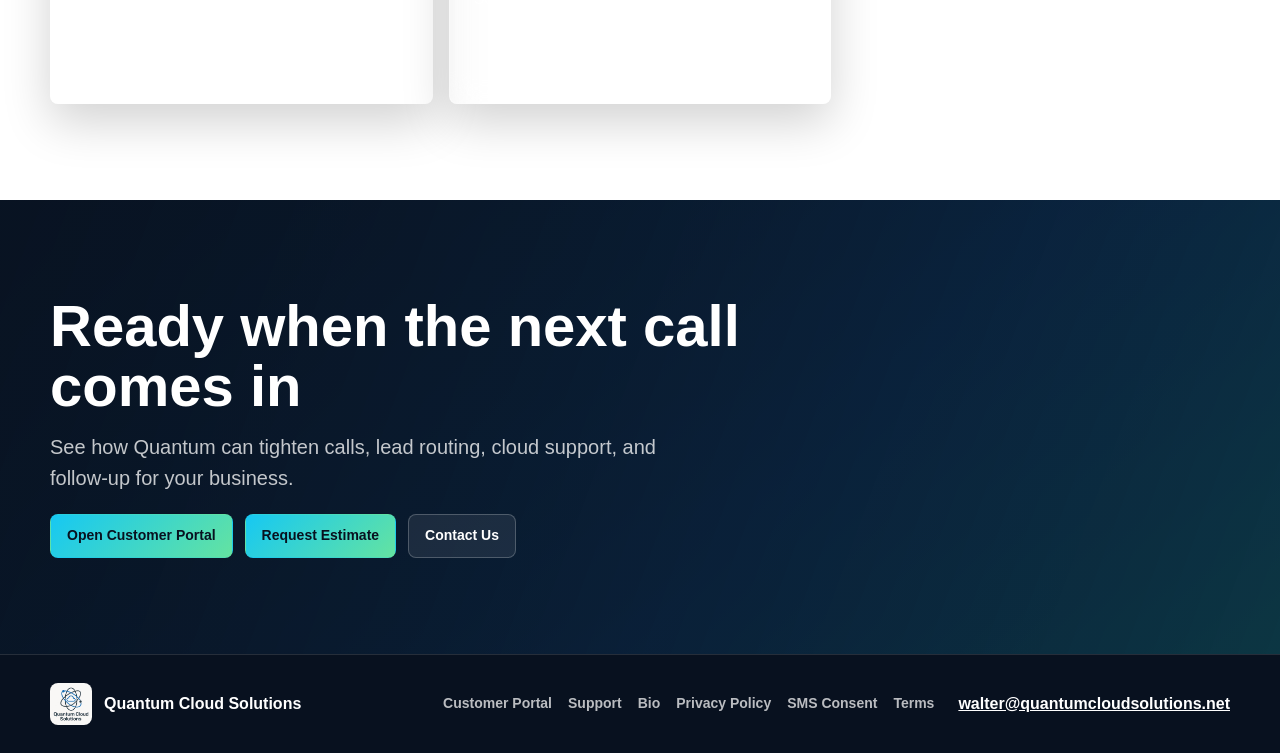
==== commit 2427a930: "Add portal payment options" ====
--- a/index.html
+++ b/index.html
@@ -5,7 +5,7 @@
   <meta charset="UTF-8">
   <meta name="viewport" content="width=device-width, initial-scale=1.0">
   <meta name="description" content="Quantum Cloud Solutions provides computer repair, networking, router setup, cloud support, cybersecurity help, and remote troubleshooting in the Orlando and Saint Cloud area.">
-  <link rel="stylesheet" href="styles.css?v=20260601c">
+  <link rel="stylesheet" href="styles.css?v=20260602a">
 </head>
 <body class="home-page">
   <header class="site-header">
--- a/styles.css
+++ b/styles.css
@@ -1015,6 +1015,7 @@
 .portal-hero,
 .portal-actions,
 .remote-support,
+.payment-section,
 .portal-safety {
   width: min(1180px, calc(100% - 32px));
   margin: 0 auto;
@@ -1144,11 +1145,13 @@
 .bio-cta,
 .portal-actions,
 .remote-support,
+.payment-section,
 .portal-safety {
   padding: clamp(58px, 8vw, 96px) 0;
 }
 
 .portal-actions,
+.payment-section,
 .portal-safety {
   border-top: 1px solid var(--line);
 }
@@ -1255,6 +1258,48 @@
   color: var(--ink);
   border-color: transparent;
   background: linear-gradient(135deg, var(--cyan), var(--lime));
+}
+
+.payment-grid {
+  display: grid;
+  grid-template-columns: repeat(3, minmax(0, 1fr));
+  gap: 16px;
+}
+
+.payment-card {
+  min-height: 280px;
+  display: flex;
+  flex-direction: column;
+  border: 1px solid rgba(255, 255, 255, 0.18);
+  border-radius: 8px;
+  padding: 24px;
+  color: var(--white);
+  background: rgba(255, 255, 255, 0.09);
+  box-shadow: 0 18px 48px rgba(0, 0, 0, 0.18);
+  backdrop-filter: blur(14px);
+}
+
+.payment-card span {
+  color: var(--cyan);
+  font-size: 13px;
+  font-weight: 900;
+  text-transform: uppercase;
+}
+
+.payment-card strong {
+  display: block;
+  margin: 14px 0 12px;
+  color: var(--white);
+  font-size: clamp(28px, 4vw, 42px);
+  line-height: 1.05;
+}
+
+.payment-card p {
+  color: rgba(255, 255, 255, 0.72);
+}
+
+.payment-card .button-link {
+  margin-top: auto;
 }
 
 .bio-intro {
@@ -1568,7 +1613,8 @@
   .bio-card-grid,
   .credential-grid,
   .logo-cloud,
-  .portal-card-grid {
+  .portal-card-grid,
+  .payment-grid {
     grid-template-columns: 1fr;
   }
 
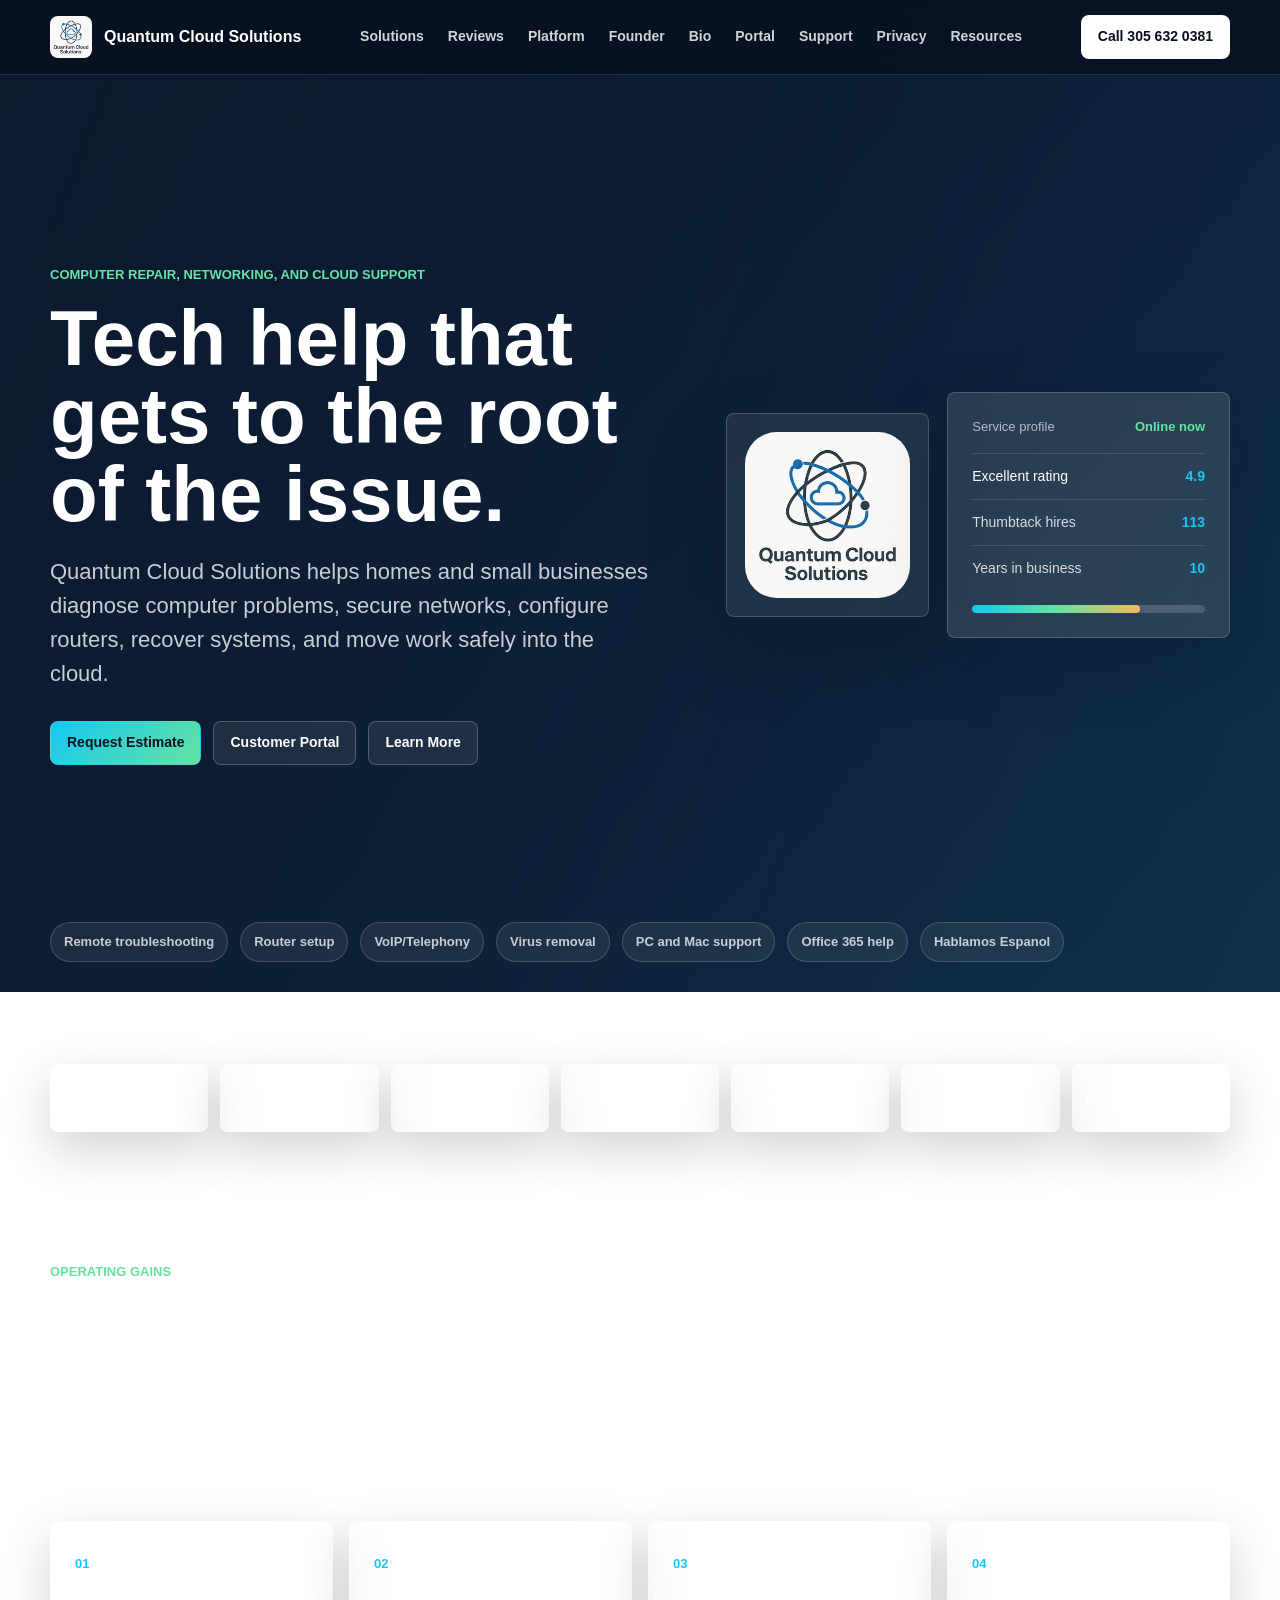
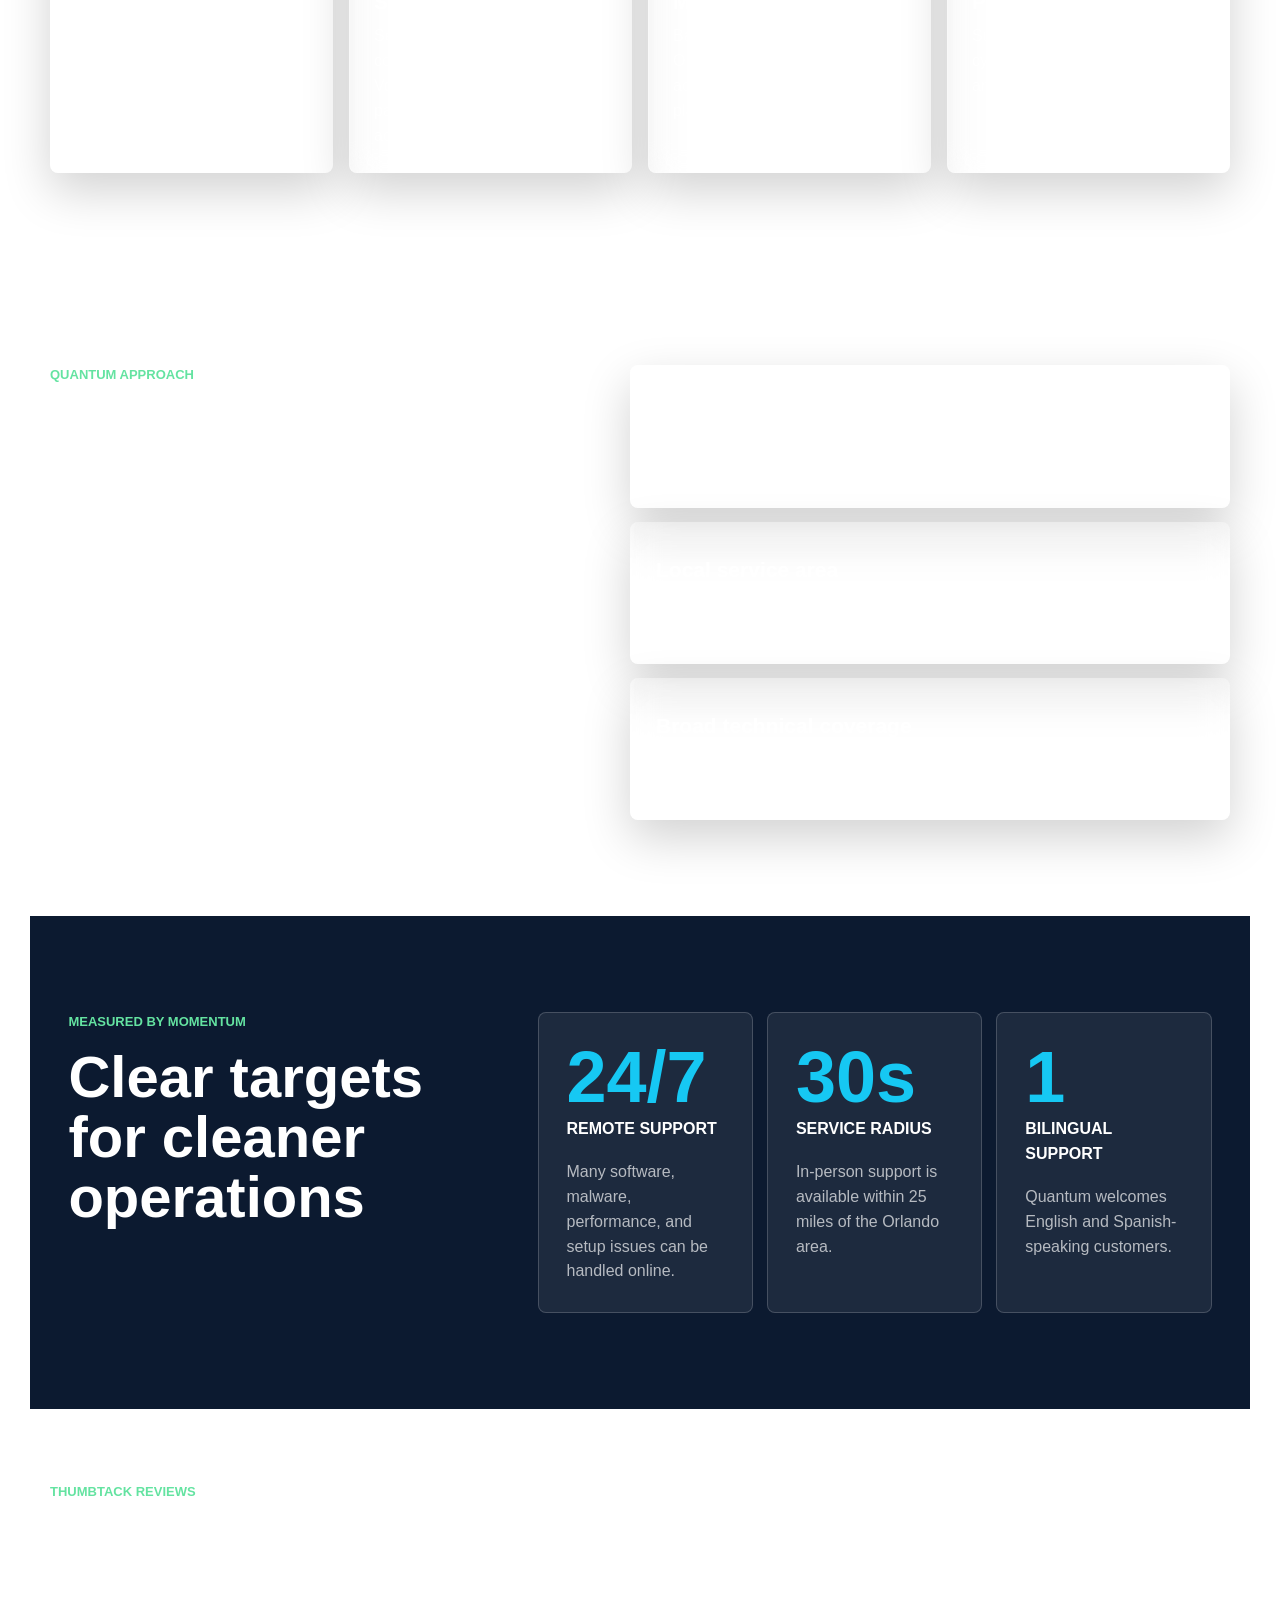
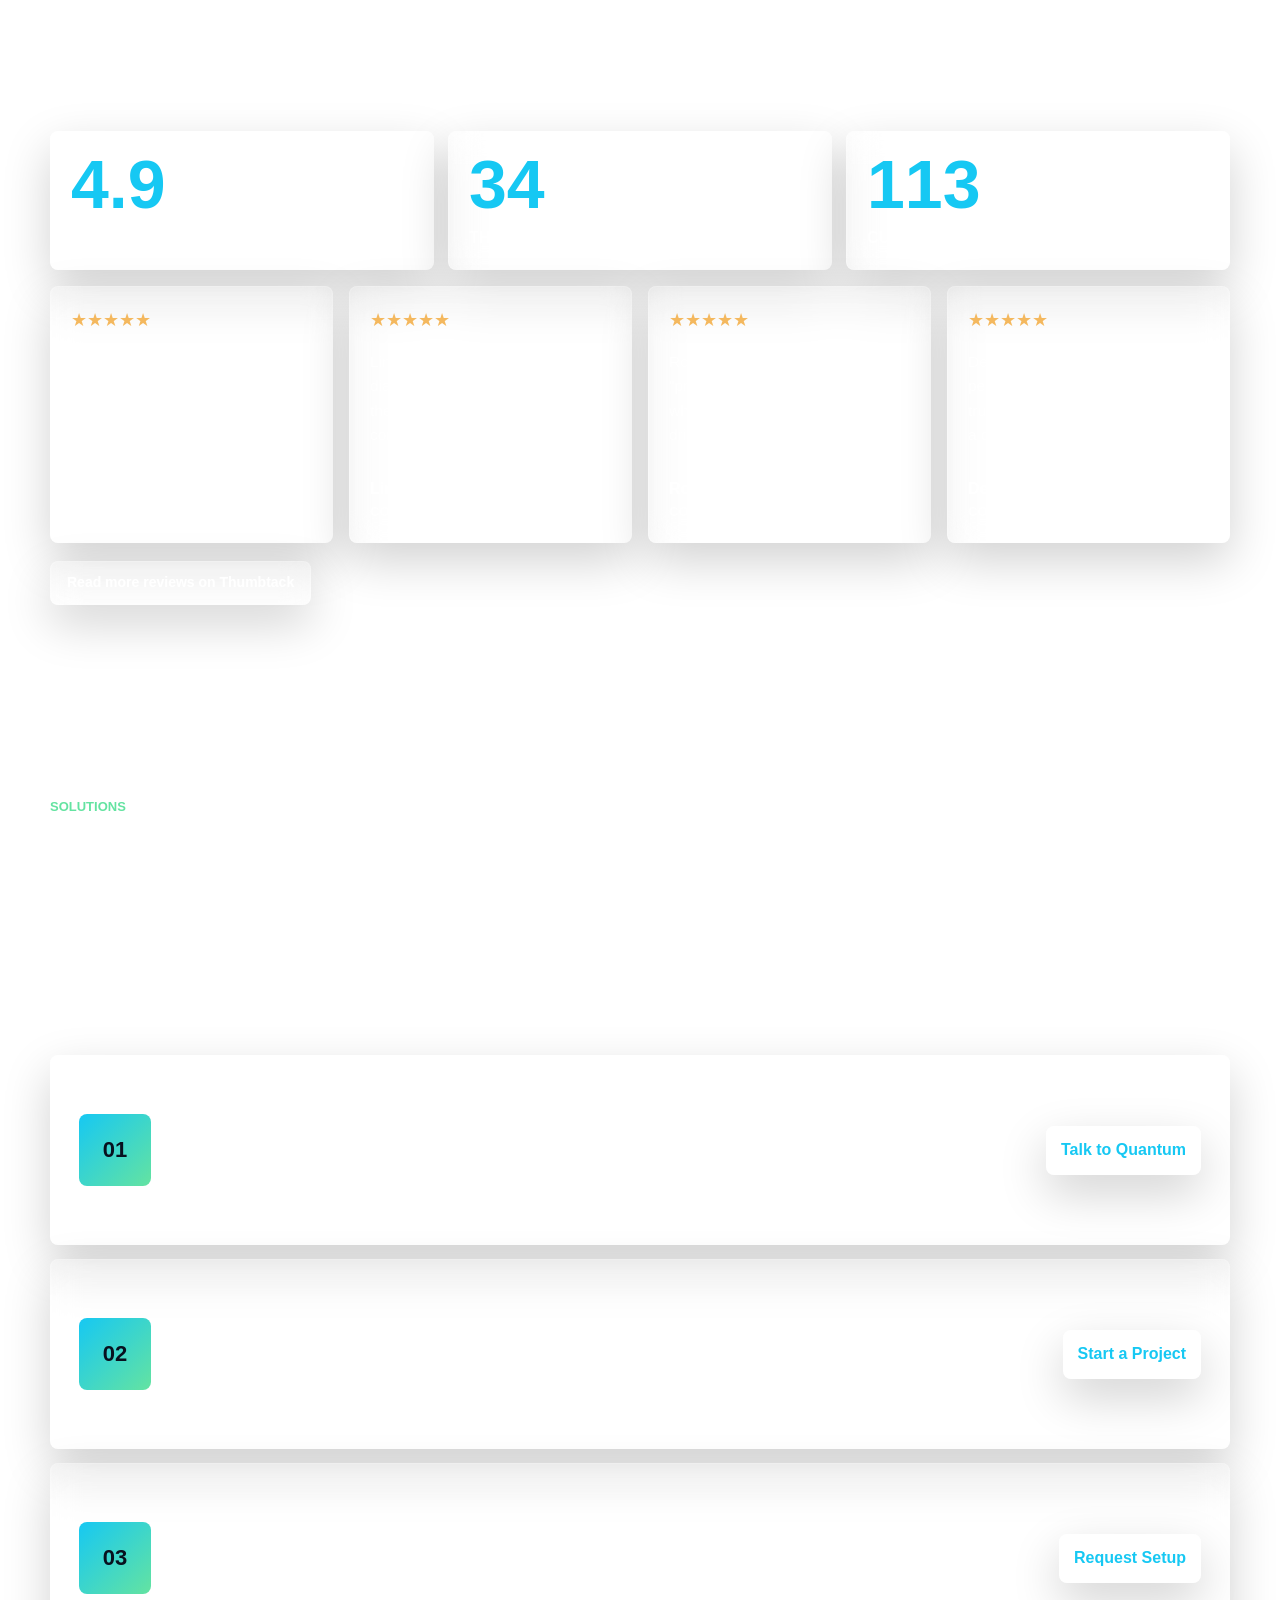
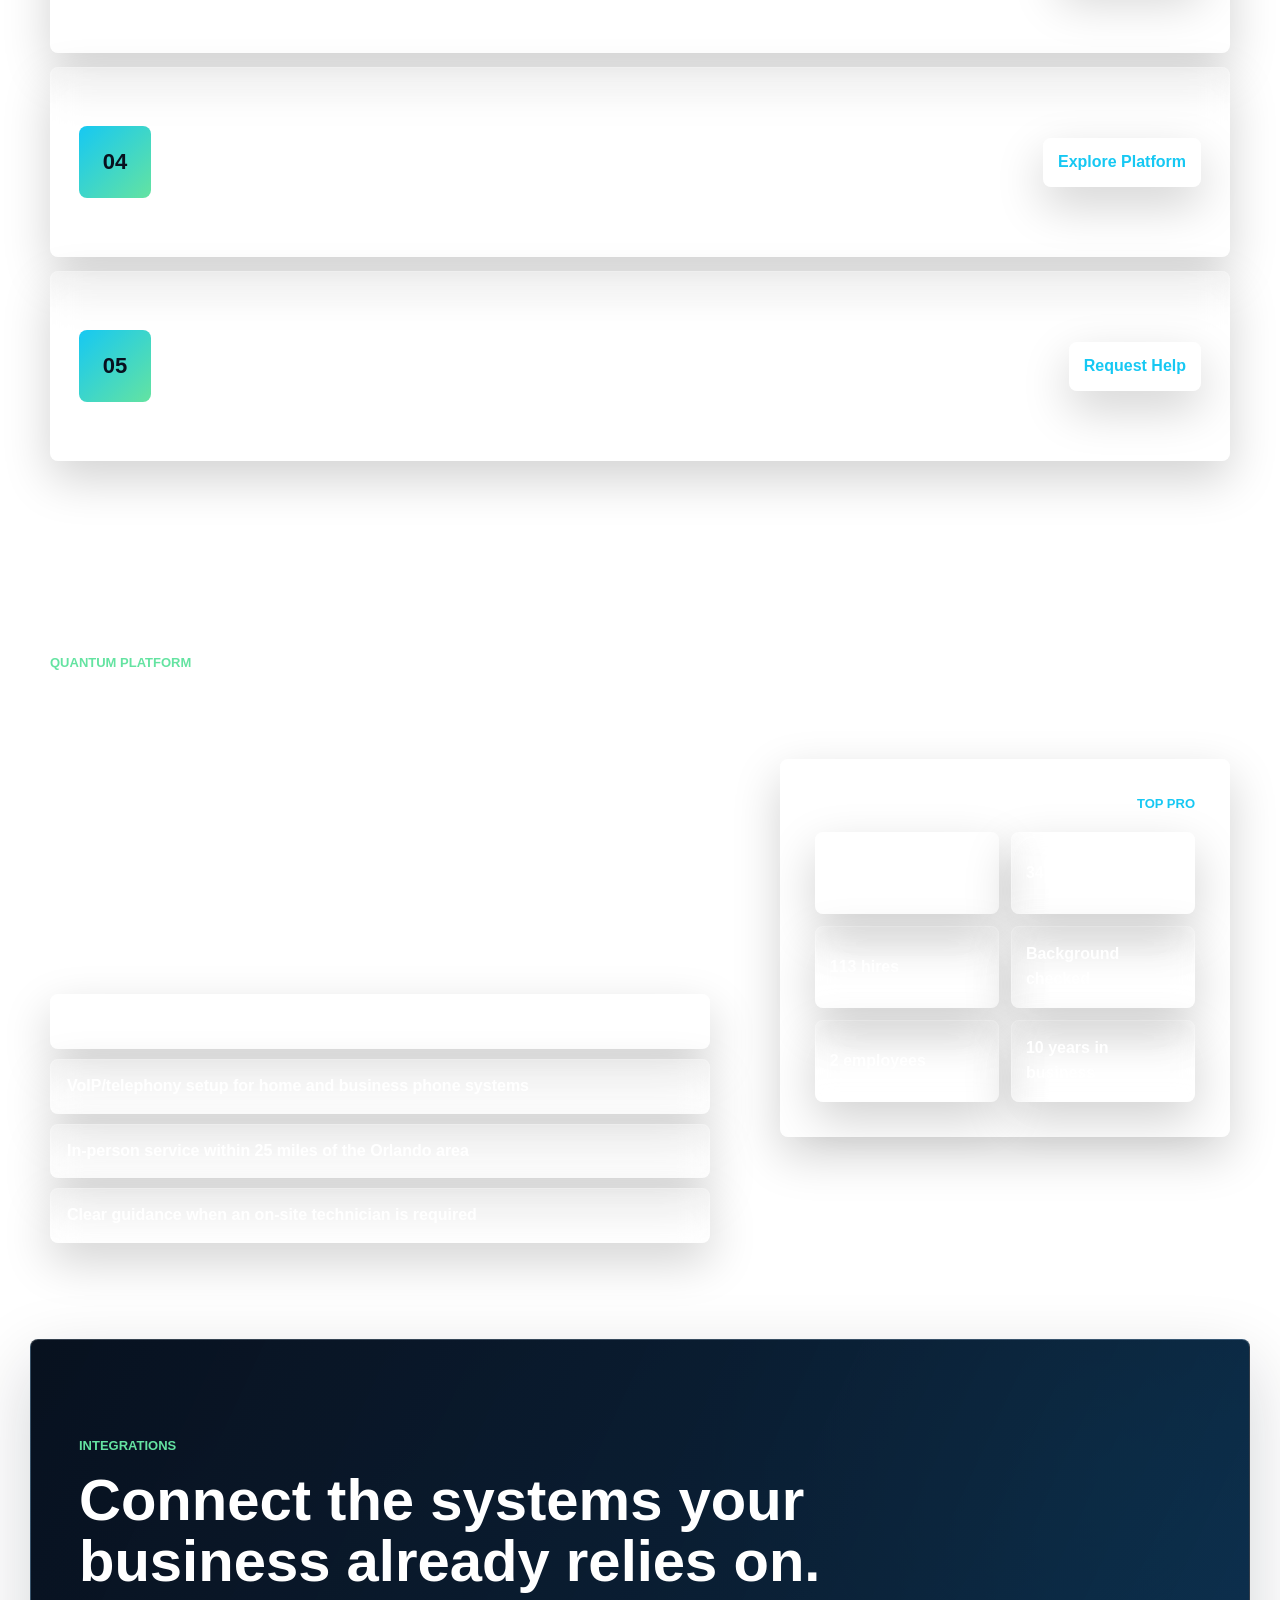
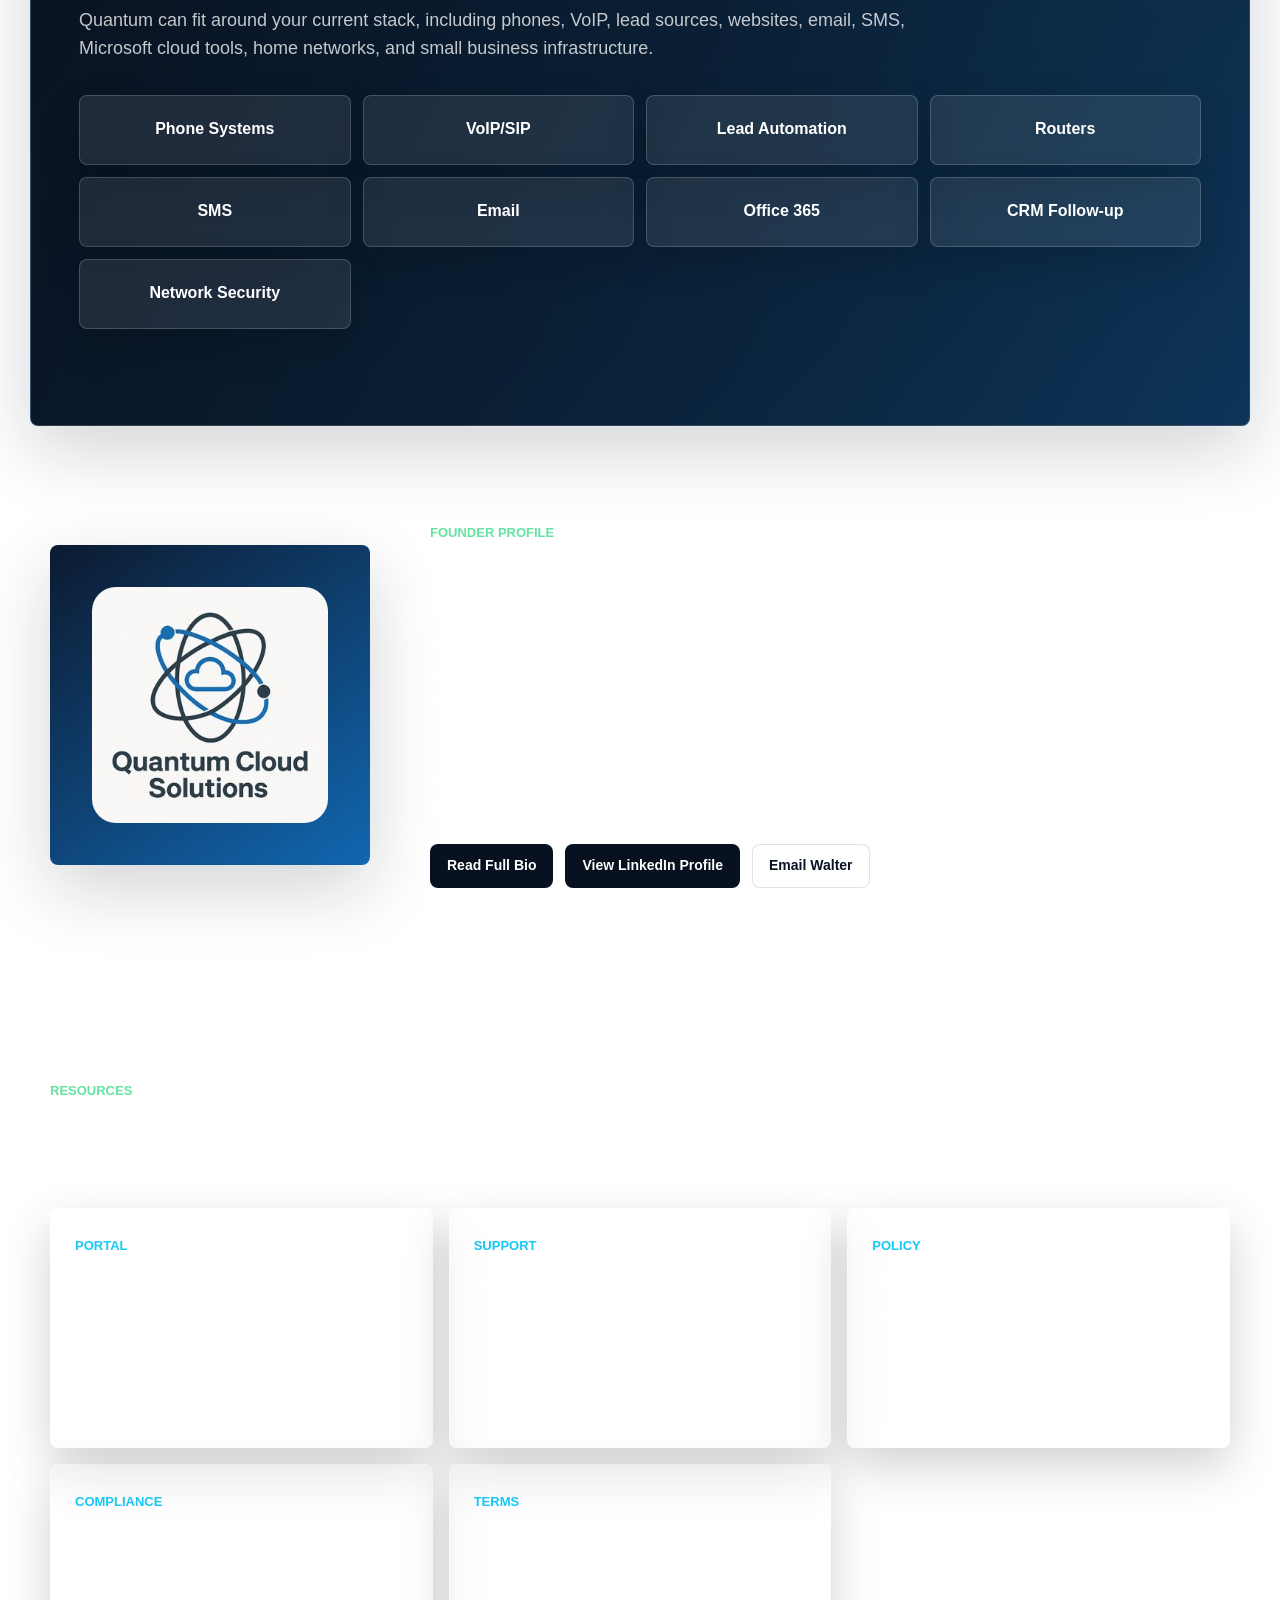
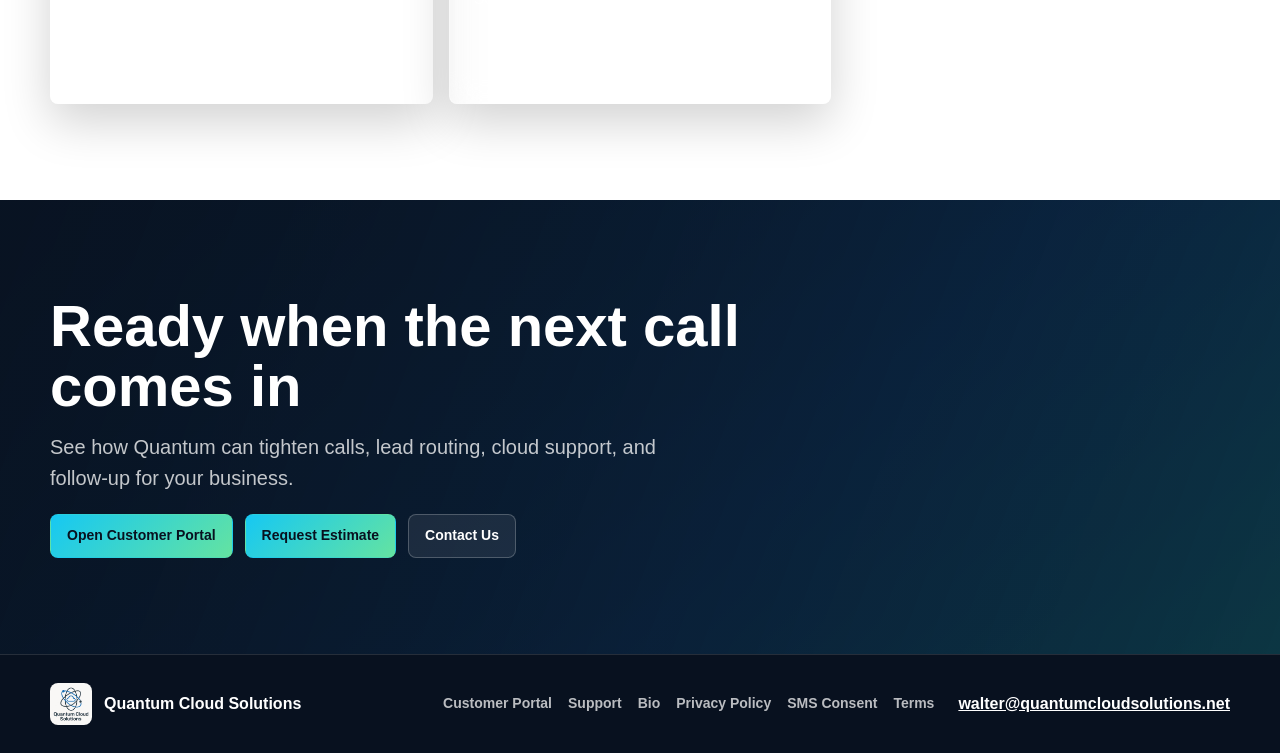
==== commit 1399c408: "Link Stripe payment button" ====
--- a/index.html
+++ b/index.html
@@ -5,7 +5,7 @@
   <meta charset="UTF-8">
   <meta name="viewport" content="width=device-width, initial-scale=1.0">
   <meta name="description" content="Quantum Cloud Solutions provides computer repair, networking, router setup, cloud support, cybersecurity help, and remote troubleshooting in the Orlando and Saint Cloud area.">
-  <link rel="stylesheet" href="styles.css?v=20260602a">
+  <link rel="stylesheet" href="styles.css?v=20260602b">
 </head>
 <body class="home-page">
   <header class="site-header">
